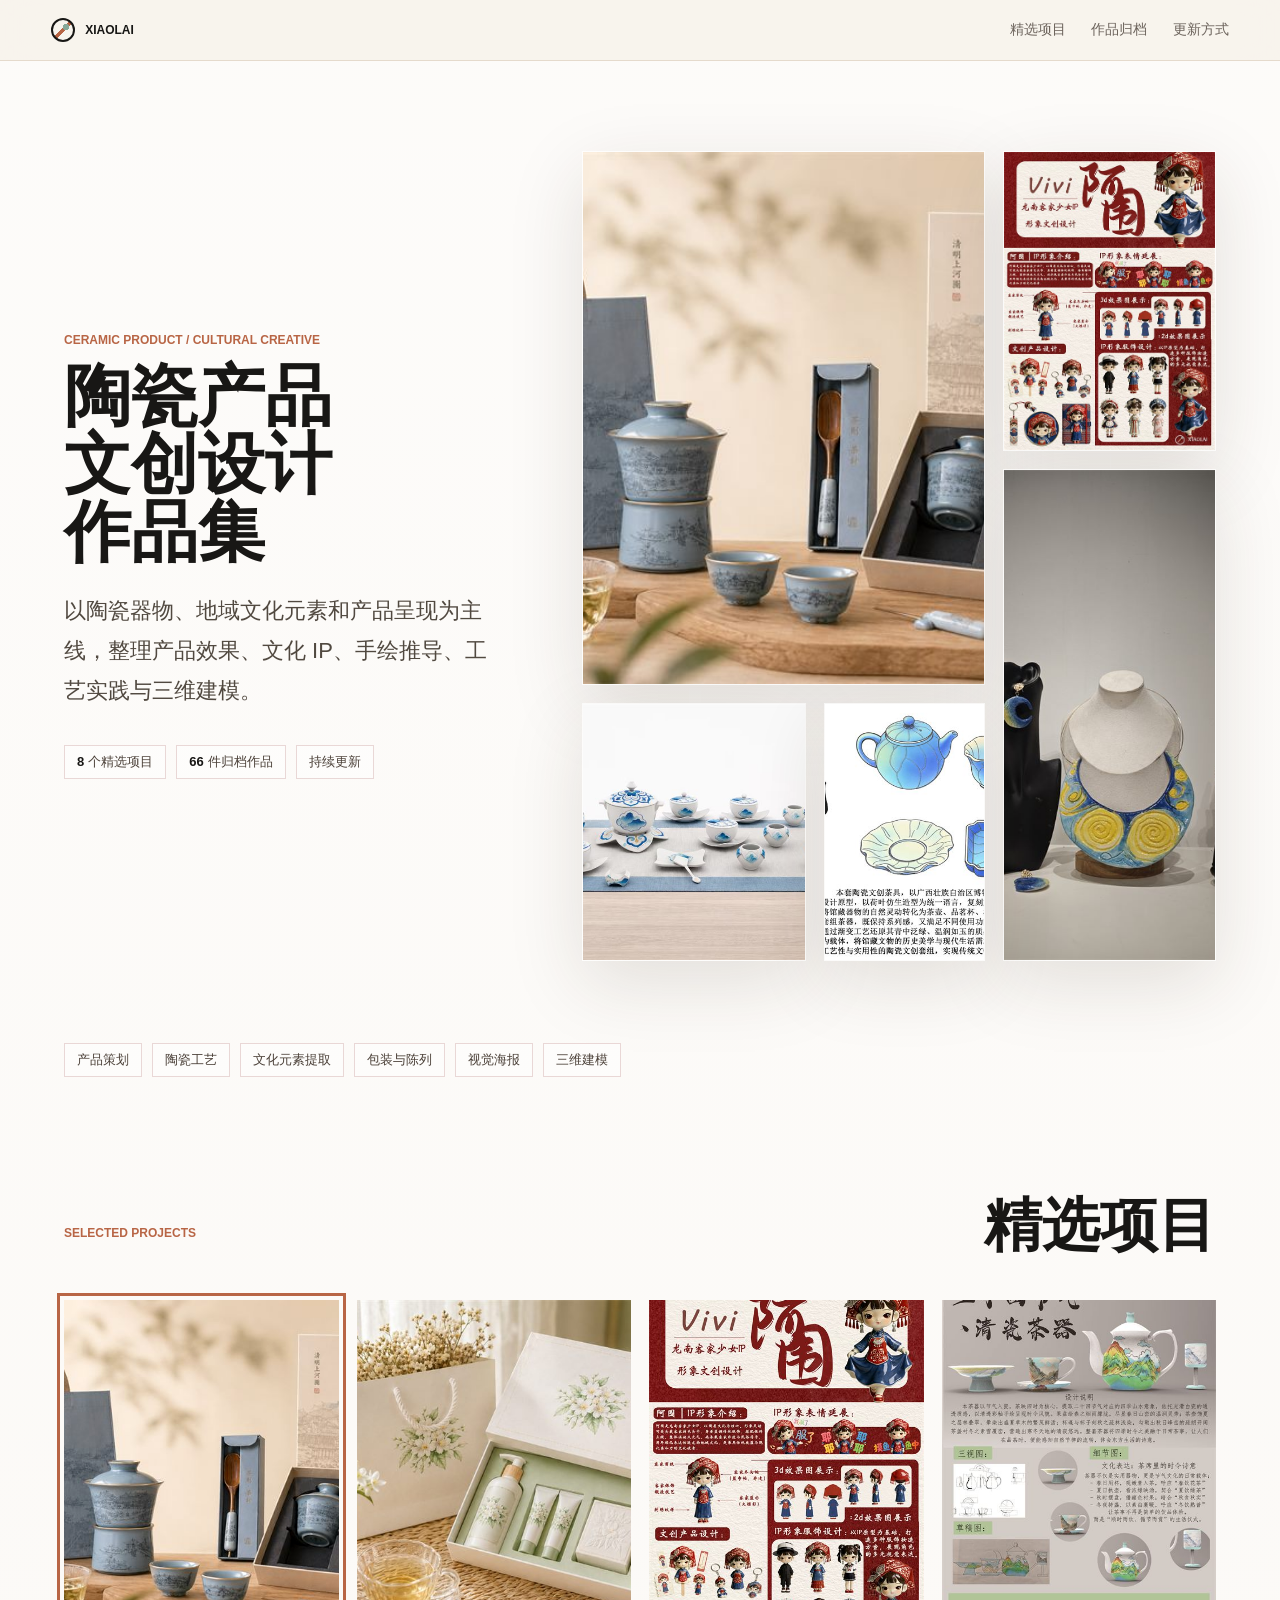
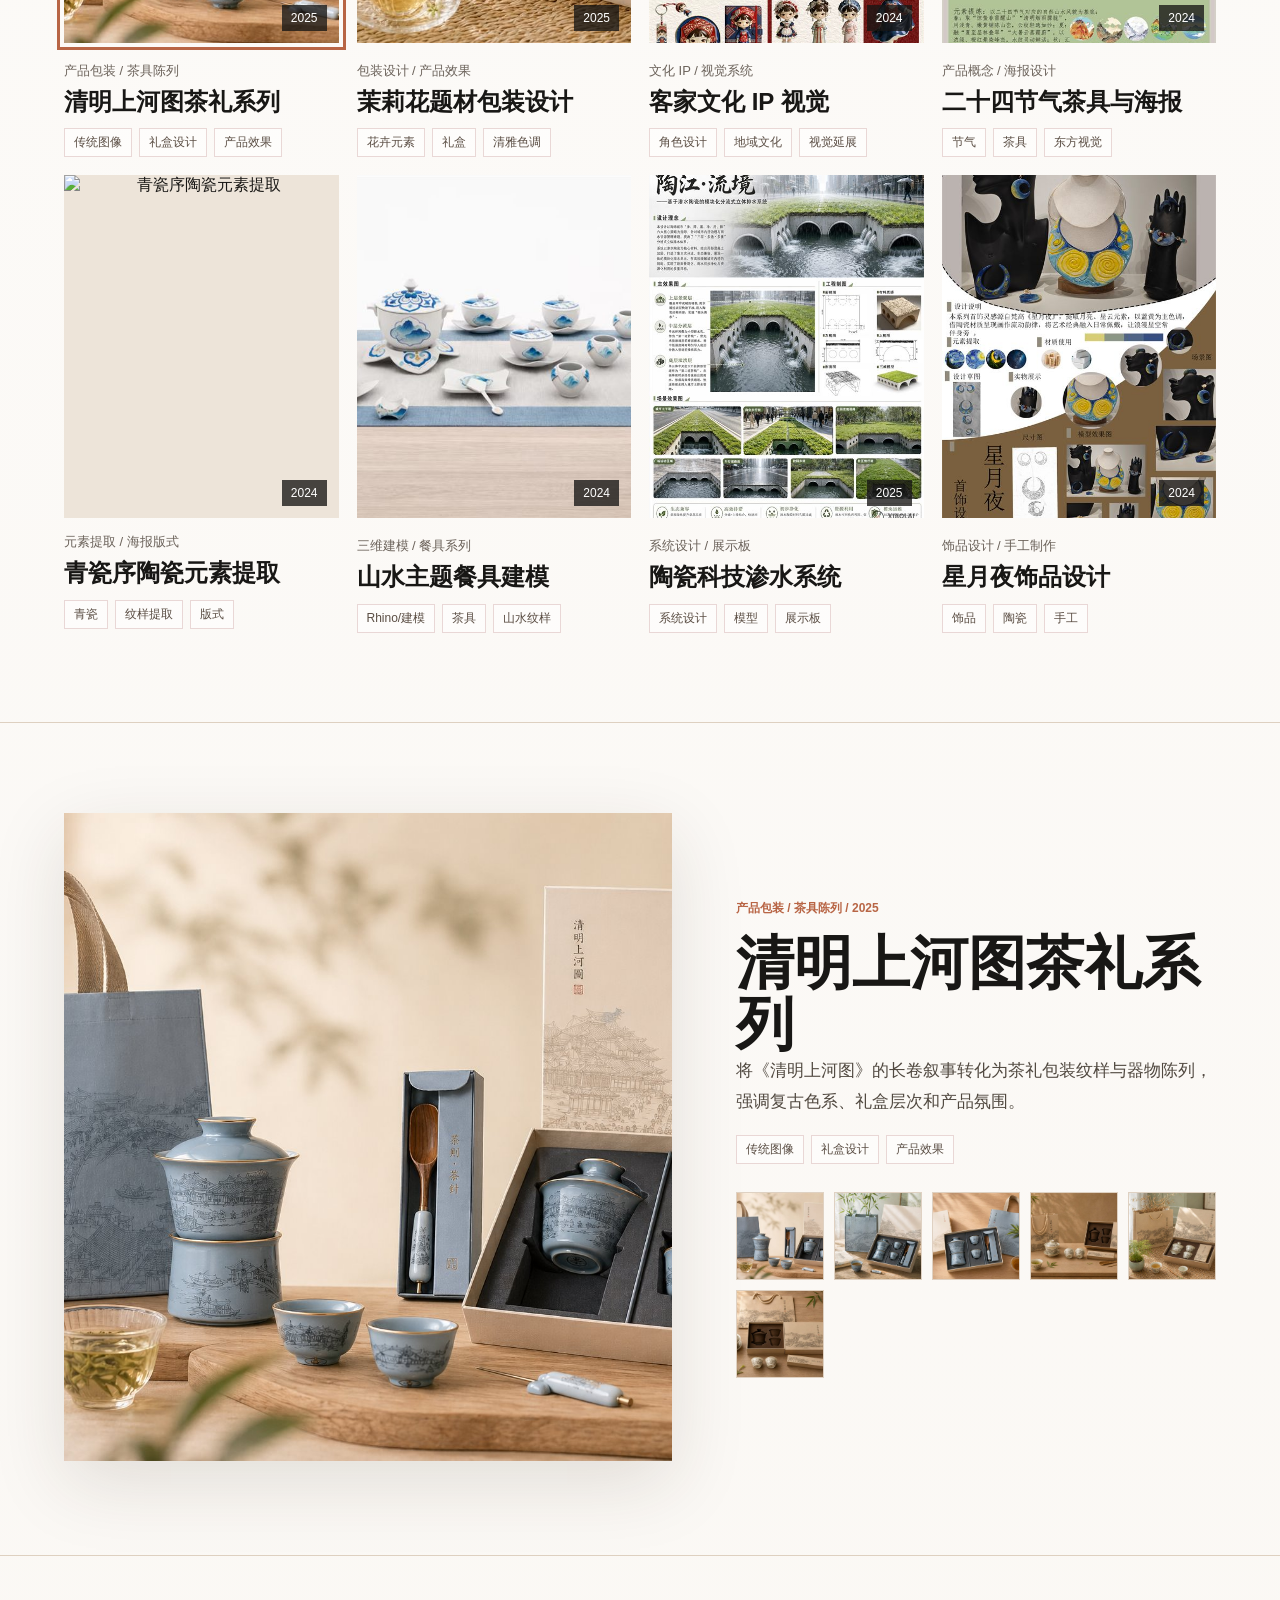
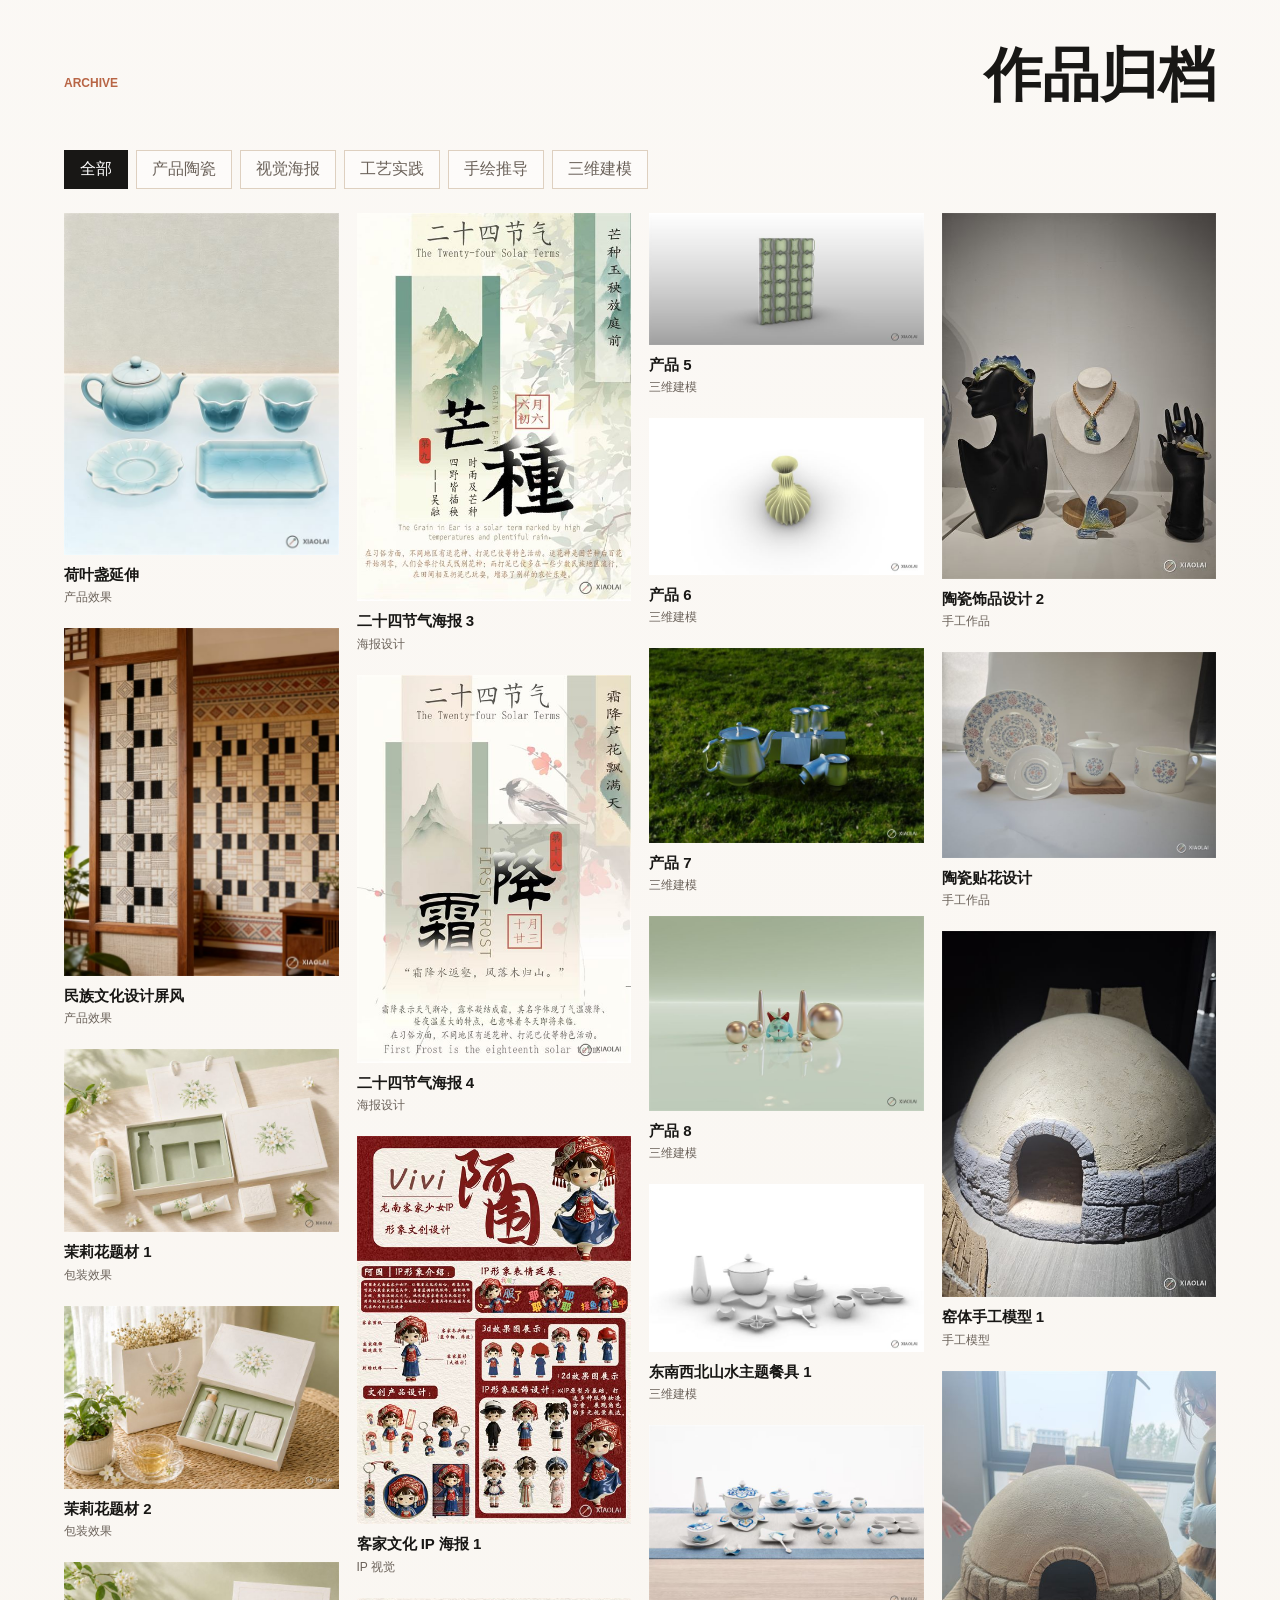
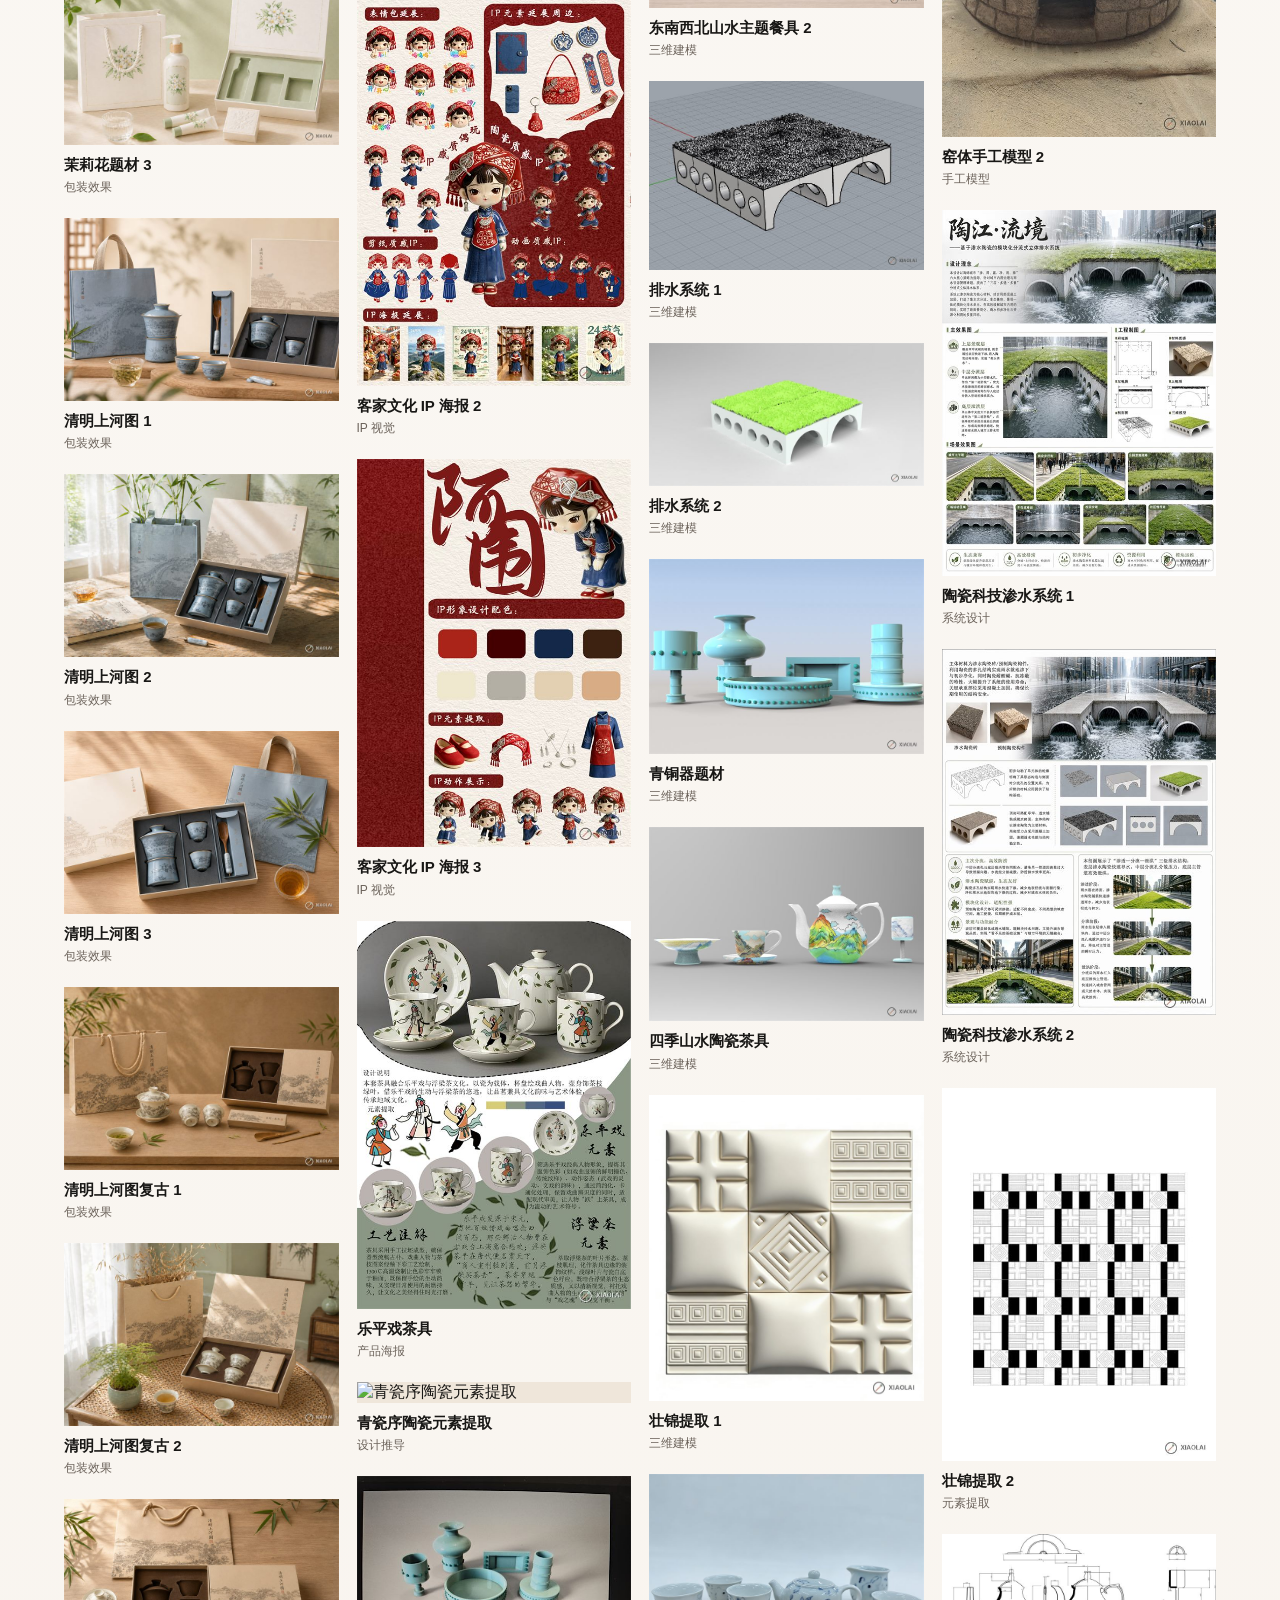
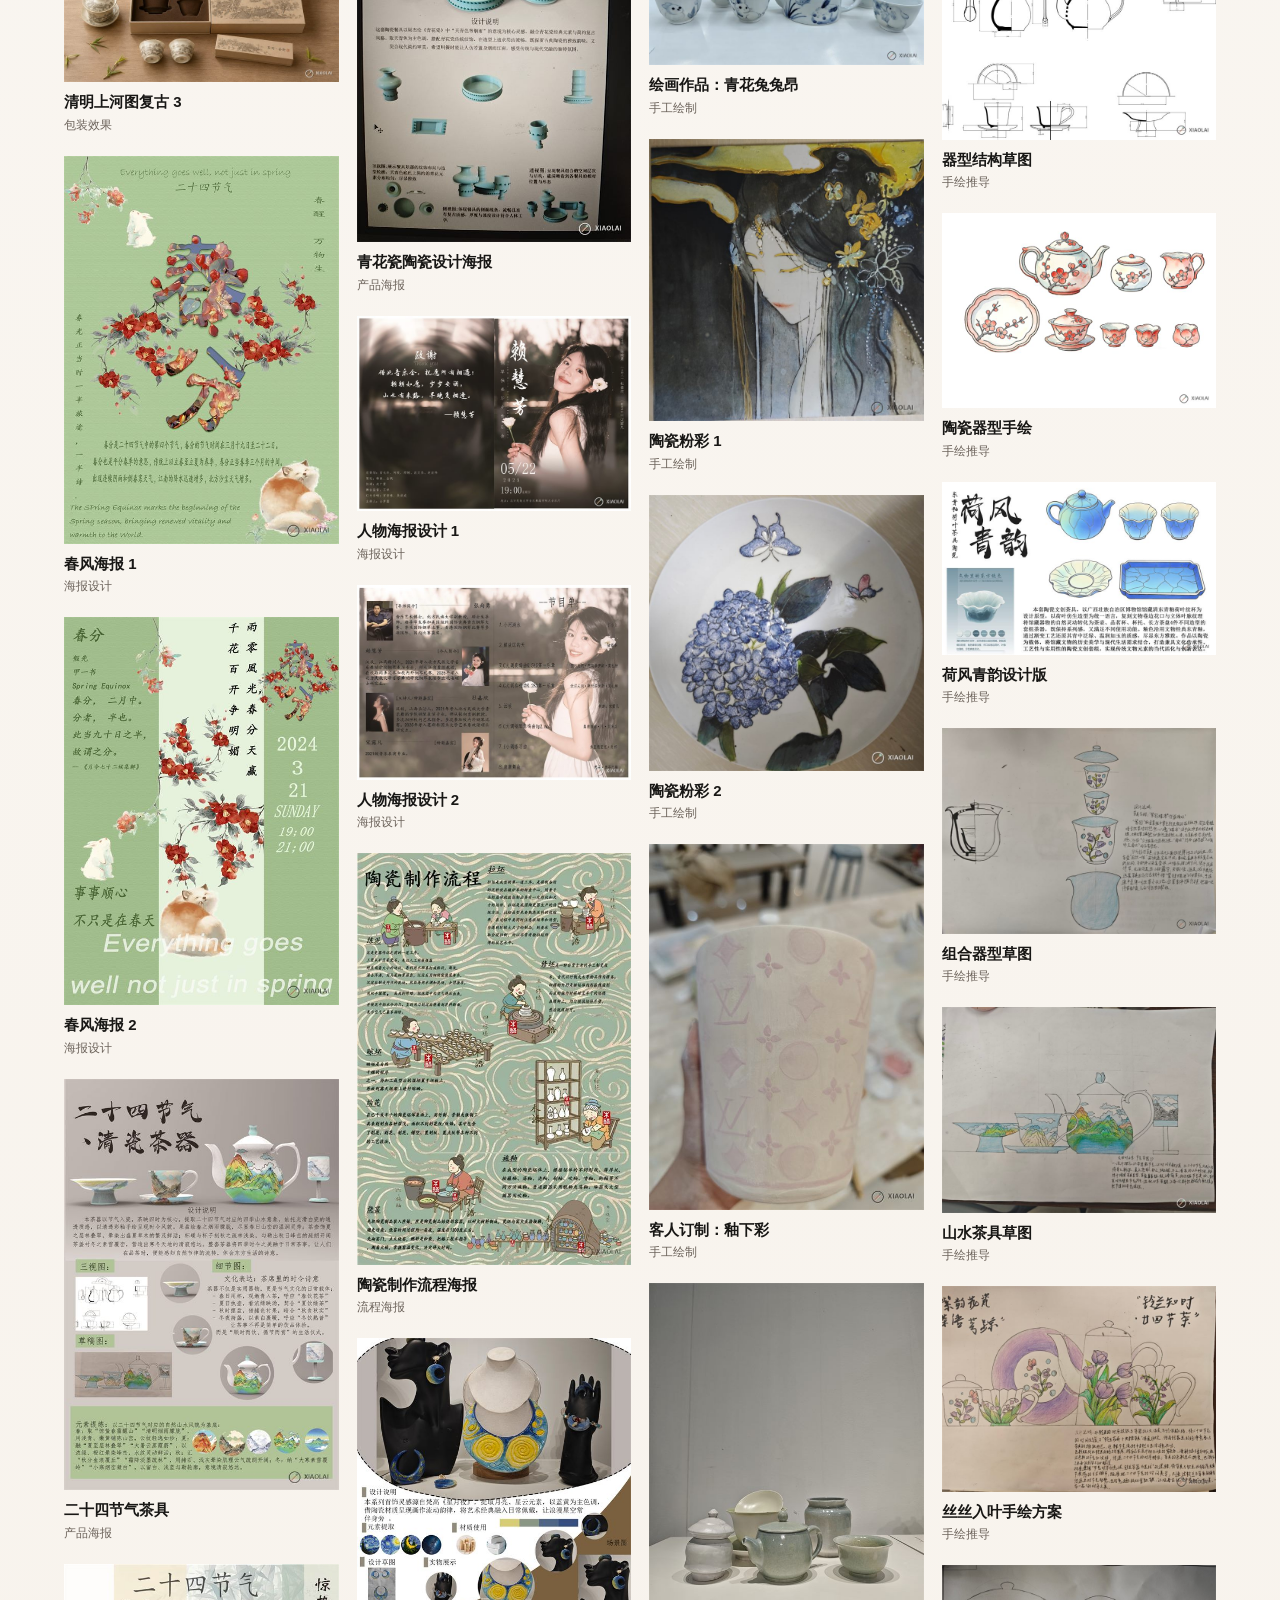
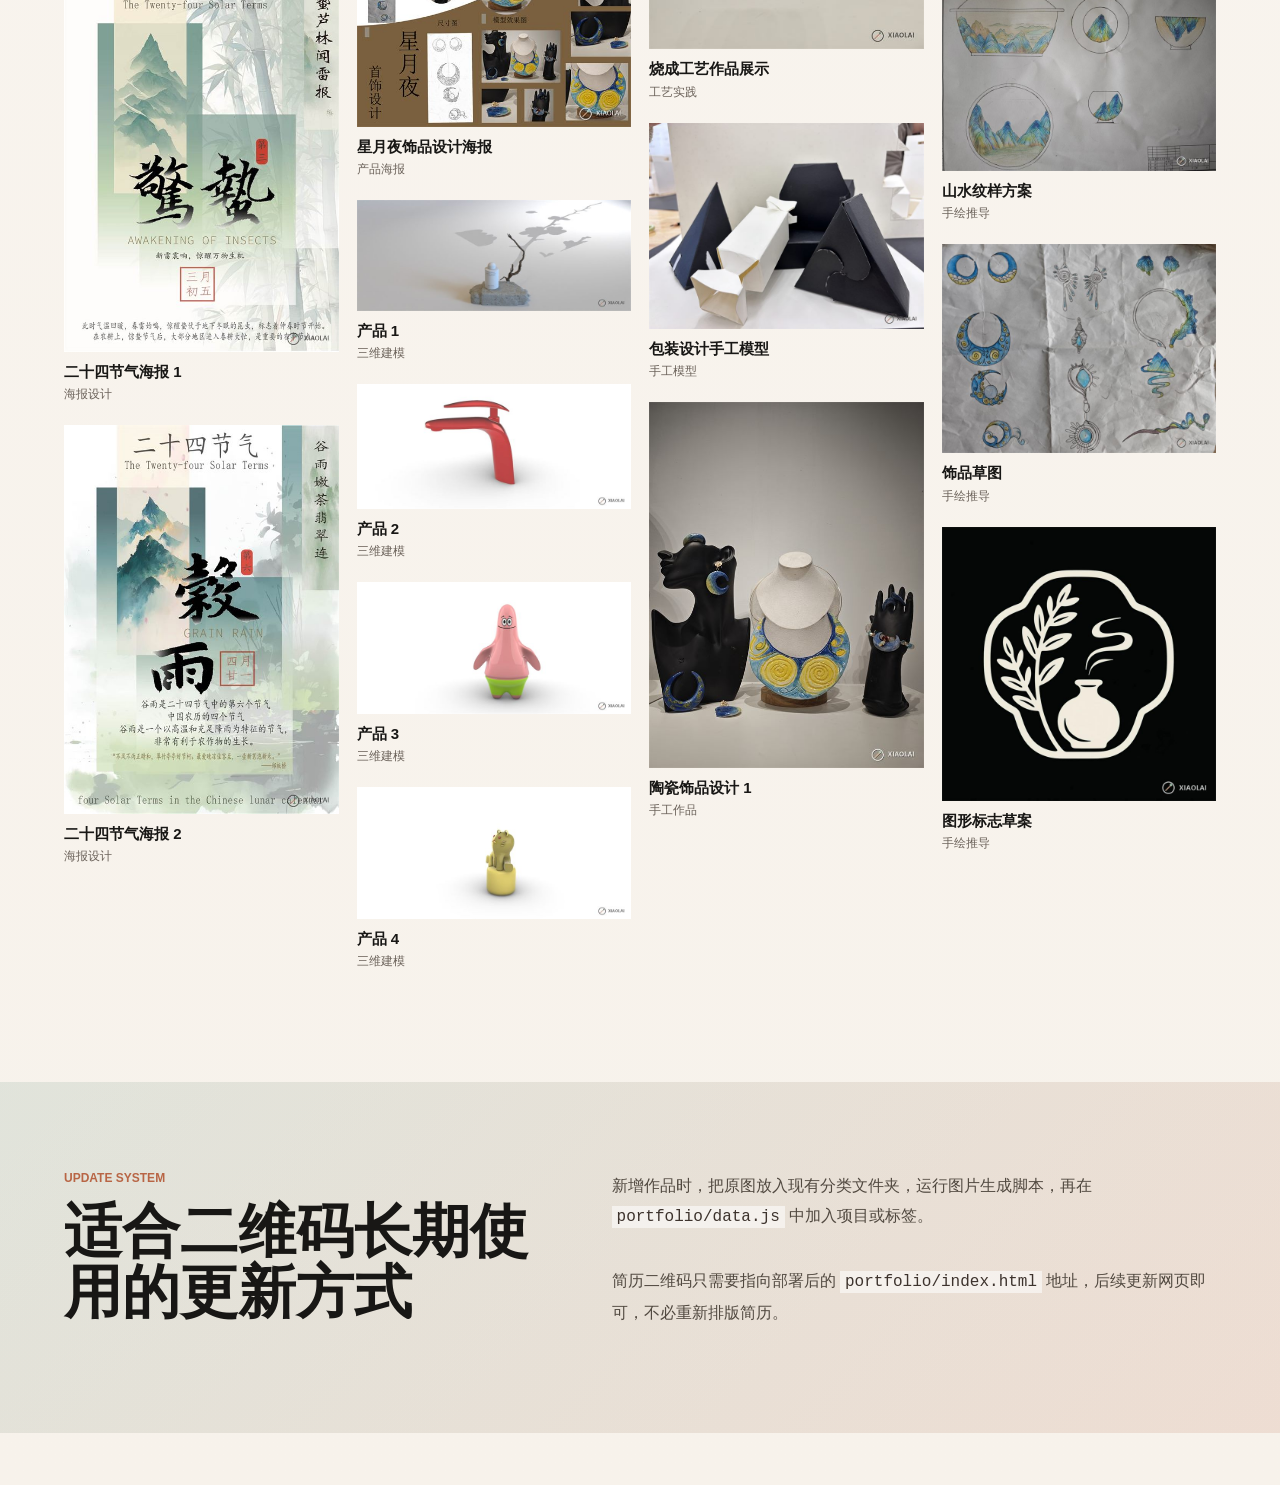
==== index.html @ 0d28c193 "Add Xiaolai watermark to portfolio assets" ====
<!doctype html>
<html lang="zh-CN">
  <head>
    <meta charset="utf-8" />
    <meta name="viewport" content="width=device-width, initial-scale=1" />
    <meta name="color-scheme" content="light" />
    <meta name="description" content="陶瓷产品与文创设计作品集，整理产品效果、文化 IP、手绘推导、工艺实践与三维建模作品。" />
    <meta property="og:title" content="Xiaolai | Ceramic Product & Cultural Creative Design" />
    <meta property="og:description" content="陶瓷产品与文创设计作品集，整理产品效果、文化 IP、手绘推导、工艺实践与三维建模作品。" />
    <meta property="og:type" content="website" />
    <meta property="og:image" content="assets/thumbs/render-06.jpg?v=20260517-wm1" />
    <title>Xiaolai | Ceramic Product & Cultural Creative Design</title>
    <link rel="icon" href="favicon.svg" type="image/svg+xml" />
    <link rel="stylesheet" href="styles.css?v=20260517-6" />
  </head>
  <body>
    <header class="site-header" aria-label="作品集导航">
      <a class="brand" href="#top" aria-label="回到首页">
        <span class="brand-mark"></span>
        <span>Xiaolai</span>
      </a>
      <nav class="nav-links" aria-label="页面导航">
        <a href="#projects">精选项目</a>
        <a href="#archive">作品归档</a>
        <a href="#update">更新方式</a>
      </nav>
    </header>

    <main id="top">
      <section class="hero" aria-labelledby="hero-title">
        <div class="hero-copy">
          <p class="eyebrow">Ceramic Product / Cultural Creative</p>
          <h1 id="hero-title"><span>陶瓷产品</span><span>文创设计</span><span>作品集</span></h1>
          <p class="hero-lead">
            以陶瓷器物、地域文化元素和产品呈现为主线，整理产品效果、文化 IP、手绘推导、工艺实践与三维建模。
          </p>
          <div class="hero-meta" aria-label="作品集概览">
            <span><strong id="project-count">8</strong> 个精选项目</span>
            <span><strong id="asset-count">66</strong> 件归档作品</span>
            <span>持续更新</span>
          </div>
        </div>
        <div class="hero-board" aria-label="代表作品拼贴">
          <img class="hero-img hero-img-a" src="assets/thumbs/render-06.jpg?v=20260517-wm1" alt="清明上河图茶具礼盒效果图" />
          <img class="hero-img hero-img-b" src="assets/thumbs/poster-08.jpg?v=20260517-wm1" alt="客家文化 IP 海报" />
          <img class="hero-img hero-img-c" src="assets/thumbs/craft-07.jpg?v=20260517-wm1" alt="陶瓷饰品手工作品" />
          <img class="hero-img hero-img-d" src="assets/thumbs/model-10.jpg?v=20260517-wm1" alt="山水主题餐具三维建模" />
          <img class="hero-img hero-img-e" src="assets/thumbs/sketch-04.jpg?v=20260517-wm1" alt="陶瓷设计手绘推导" />
        </div>
      </section>

      <section class="overview-band" aria-label="能力标签">
        <span>产品策划</span>
        <span>陶瓷工艺</span>
        <span>文化元素提取</span>
        <span>包装与陈列</span>
        <span>视觉海报</span>
        <span>三维建模</span>
      </section>

      <section id="projects" class="section-shell">
        <div class="section-heading">
          <p class="eyebrow">Selected Projects</p>
          <h2>精选项目</h2>
        </div>
        <div id="project-grid" class="project-grid"></div>
      </section>

      <section id="project-detail" class="detail-section" aria-live="polite"></section>

      <section id="archive" class="section-shell archive-section">
        <div class="section-heading">
          <p class="eyebrow">Archive</p>
          <h2>作品归档</h2>
        </div>
        <div id="archive-filters" class="segmented-control" role="list" aria-label="作品筛选"></div>
        <div id="archive-grid" class="archive-grid"></div>
      </section>

      <section id="update" class="update-band" aria-labelledby="update-title">
        <div>
          <p class="eyebrow">Update System</p>
          <h2 id="update-title">适合二维码长期使用的更新方式</h2>
        </div>
        <div class="update-grid">
          <p>新增作品时，把原图放入现有分类文件夹，运行图片生成脚本，再在 <code>portfolio/data.js</code> 中加入项目或标签。</p>
          <p>简历二维码只需要指向部署后的 <code>portfolio/index.html</code> 地址，后续更新网页即可，不必重新排版简历。</p>
        </div>
      </section>
    </main>

    <div id="lightbox" class="lightbox" aria-hidden="true">
      <button class="lightbox-close" type="button" aria-label="关闭图片预览">×</button>
      <figure>
        <img id="lightbox-image" alt="" />
        <figcaption id="lightbox-caption"></figcaption>
      </figure>
    </div>

    <script src="data.js?v=20260517-6"></script>
    <script src="app.js?v=20260517-6"></script>
  </body>
</html>
---- styles.css ----
:root {
  --ink: #181715;
  --muted: #6b625a;
  --paper: #f7f2eb;
  --paper-deep: #ece0d4;
  --line: #ded0c0;
  --celadon: #87a898;
  --clay: #b86545;
  --lacquer: #8d2e2d;
  --blue: #42677a;
  --shadow: 0 22px 70px rgba(55, 38, 22, 0.13);
  font-family:
    "Inter", "Aptos", "Segoe UI", "Microsoft YaHei UI", "Microsoft YaHei", sans-serif;
}

* {
  box-sizing: border-box;
}

html {
  scroll-behavior: smooth;
}

body {
  margin: 0;
  background:
    linear-gradient(180deg, rgba(255, 255, 255, 0.72), rgba(247, 242, 235, 0.94)),
    var(--paper);
  color: var(--ink);
  overflow-x: hidden;
}

body.no-scroll {
  overflow: hidden;
}

img {
  display: block;
  max-width: 100%;
}

button,
a {
  color: inherit;
}

button {
  font: inherit;
}

.site-header {
  position: sticky;
  top: 0;
  z-index: 10;
  display: flex;
  align-items: center;
  justify-content: space-between;
  gap: 24px;
  padding: 18px clamp(18px, 4vw, 56px);
  background: rgba(247, 242, 235, 0.82);
  border-bottom: 1px solid rgba(222, 208, 192, 0.75);
  backdrop-filter: blur(18px);
}

.brand {
  display: inline-flex;
  align-items: center;
  gap: 10px;
  text-decoration: none;
  text-transform: uppercase;
  font-size: 12px;
  letter-spacing: 0;
  font-weight: 700;
}

.brand-mark {
  width: 24px;
  height: 24px;
  border: 2px solid var(--ink);
  border-radius: 50%;
  background:
    radial-gradient(circle at 66% 35%, var(--celadon) 0 17%, transparent 18%),
    linear-gradient(135deg, transparent 0 44%, var(--clay) 45% 55%, transparent 56%);
}

.nav-links {
  display: flex;
  gap: clamp(12px, 2vw, 26px);
  font-size: 14px;
}

.nav-links a {
  text-decoration: none;
  color: var(--muted);
}

.nav-links a:hover {
  color: var(--ink);
}

.hero {
  min-height: calc(100vh - 64px);
  display: grid;
  grid-template-columns: minmax(280px, 0.82fr) minmax(420px, 1.18fr);
  gap: clamp(28px, 6vw, 86px);
  align-items: center;
  padding: clamp(48px, 7vw, 92px) clamp(18px, 5vw, 72px) clamp(34px, 5vw, 66px);
}

.hero-copy {
  min-width: 0;
  max-width: 620px;
}

.eyebrow {
  margin: 0 0 16px;
  color: var(--clay);
  font-size: 12px;
  font-weight: 700;
  text-transform: uppercase;
  letter-spacing: 0;
}

h1,
h2,
h3,
p {
  margin-top: 0;
}

h1 {
  margin-bottom: 24px;
  font-size: clamp(40px, 5.2vw, 72px);
  line-height: 1.02;
  letter-spacing: 0;
  font-weight: 850;
}

h1 span {
  display: block;
}

.hero-lead {
  max-width: 540px;
  color: #514940;
  font-size: clamp(17px, 2vw, 22px);
  line-height: 1.82;
  overflow-wrap: break-word;
}

.hero-meta {
  display: flex;
  flex-wrap: wrap;
  gap: 10px;
  margin-top: 34px;
}

.hero-meta span,
.overview-band span,
.tag-row span {
  display: inline-flex;
  align-items: center;
  min-height: 32px;
  padding: 7px 12px;
  border: 1px solid rgba(141, 46, 45, 0.18);
  background: rgba(255, 255, 255, 0.52);
  color: #4b4038;
  font-size: 13px;
}

.hero-meta strong {
  margin-right: 4px;
  color: var(--ink);
}

.hero-board {
  min-height: min(72vh, 710px);
  display: grid;
  grid-template-columns: 1fr 0.72fr 0.95fr;
  grid-template-rows: 0.88fr 0.72fr 0.86fr;
  gap: clamp(10px, 1.4vw, 18px);
}

.hero-img {
  width: 100%;
  height: 100%;
  object-fit: cover;
  border: 1px solid rgba(255, 255, 255, 0.62);
  box-shadow: var(--shadow);
}

.hero-img-a {
  grid-column: 1 / 3;
  grid-row: 1 / 3;
}

.hero-img-b {
  grid-column: 3;
  grid-row: 1;
}

.hero-img-c {
  grid-column: 3;
  grid-row: 2 / 4;
}

.hero-img-d {
  grid-column: 1;
  grid-row: 3;
}

.hero-img-e {
  grid-column: 2;
  grid-row: 3;
}

.overview-band {
  display: flex;
  flex-wrap: wrap;
  gap: 10px;
  padding: 18px clamp(18px, 5vw, 72px) 28px;
}

.section-shell,
.detail-section,
.update-band {
  max-width: 1480px;
  margin: 0 auto;
  padding: clamp(46px, 7vw, 96px) clamp(18px, 5vw, 72px);
}

.section-heading {
  display: flex;
  justify-content: space-between;
  align-items: end;
  gap: 24px;
  margin-bottom: clamp(24px, 4vw, 44px);
}

.section-heading h2,
.detail-copy h2,
.update-band h2 {
  margin: 0;
  font-size: clamp(28px, 4.8vw, 58px);
  line-height: 1.05;
  letter-spacing: 0;
}

.project-grid {
  display: grid;
  grid-template-columns: repeat(4, minmax(0, 1fr));
  gap: 18px;
}

.project-card {
  position: relative;
  min-width: 0;
}

.project-trigger {
  position: relative;
  width: 100%;
  aspect-ratio: 4 / 5;
  padding: 0;
  overflow: hidden;
  border: 0;
  background: #ede4d9;
  cursor: pointer;
}

.project-trigger img,
.archive-item img,
.mini-thumb img,
.image-button img {
  width: 100%;
  height: 100%;
  object-fit: cover;
}

.project-trigger img {
  transition: transform 420ms ease, filter 420ms ease;
}

.project-card:hover .project-trigger img,
.project-card.is-active .project-trigger img {
  transform: scale(1.035);
  filter: saturate(1.06) contrast(1.03);
}

.project-card.is-active .project-trigger {
  outline: 3px solid var(--clay);
  outline-offset: 4px;
}

.project-index {
  position: absolute;
  right: 12px;
  bottom: 12px;
  padding: 6px 9px;
  background: rgba(24, 23, 21, 0.78);
  color: #fff;
  font-size: 12px;
}

.project-card-copy {
  padding-top: 15px;
}

.project-card-copy p {
  margin-bottom: 7px;
  color: var(--muted);
  font-size: 13px;
}

.project-card-copy h3 {
  margin-bottom: 12px;
  font-size: clamp(18px, 2vw, 24px);
  line-height: 1.22;
}

.tag-row {
  display: flex;
  flex-wrap: wrap;
  gap: 7px;
}

.tag-row span {
  min-height: 26px;
  padding: 5px 9px;
  background: rgba(255, 255, 255, 0.48);
  color: #5a4d43;
  font-size: 12px;
}

.detail-section {
  display: grid;
  grid-template-columns: minmax(320px, 0.95fr) minmax(300px, 0.75fr);
  gap: clamp(28px, 5vw, 72px);
  align-items: center;
  border-top: 1px solid var(--line);
  border-bottom: 1px solid var(--line);
}

.detail-media {
  min-height: 420px;
}

.image-button {
  width: 100%;
  height: min(72vh, 760px);
  padding: 0;
  border: 0;
  background: #eee5db;
  box-shadow: var(--shadow);
  cursor: zoom-in;
}

.detail-copy p:not(.eyebrow) {
  color: #514940;
  font-size: 17px;
  line-height: 1.85;
}

.mini-gallery {
  display: grid;
  grid-template-columns: repeat(5, minmax(0, 1fr));
  gap: 10px;
  margin-top: 28px;
}

.mini-thumb {
  aspect-ratio: 1;
  padding: 0;
  border: 1px solid rgba(222, 208, 192, 0.9);
  background: #efe6da;
  cursor: zoom-in;
}

.segmented-control {
  display: flex;
  flex-wrap: wrap;
  gap: 8px;
  margin-bottom: 24px;
}

.filter-button {
  min-height: 38px;
  padding: 8px 15px;
  border: 1px solid var(--line);
  background: rgba(255, 255, 255, 0.42);
  color: var(--muted);
  cursor: pointer;
}

.filter-button:hover,
.filter-button.is-active {
  border-color: var(--ink);
  background: var(--ink);
  color: #fff;
}

.archive-grid {
  columns: 4 220px;
  column-gap: 18px;
}

.archive-item {
  width: 100%;
  display: inline-block;
  margin: 0 0 18px;
  padding: 0;
  break-inside: avoid;
  border: 0;
  background: transparent;
  text-align: left;
  cursor: zoom-in;
}

.archive-item img {
  width: 100%;
  height: auto;
  background: #efe6da;
}

.archive-item span {
  display: grid;
  gap: 4px;
  padding: 10px 0 4px;
}

.archive-item strong {
  font-size: 15px;
  line-height: 1.35;
}

.archive-item em {
  color: var(--muted);
  font-size: 12px;
  font-style: normal;
}

.update-band {
  display: grid;
  grid-template-columns: minmax(260px, 0.8fr) minmax(320px, 1fr);
  gap: clamp(24px, 5vw, 72px);
  margin-bottom: 56px;
  background: linear-gradient(135deg, rgba(135, 168, 152, 0.2), rgba(184, 101, 69, 0.15));
}

.update-grid {
  display: grid;
  gap: 18px;
  color: #514940;
  font-size: 16px;
  line-height: 1.85;
}

code {
  padding: 2px 5px;
  background: rgba(255, 255, 255, 0.56);
  color: #3d332d;
}

.lightbox {
  position: fixed;
  inset: 0;
  z-index: 20;
  display: none;
  place-items: center;
  padding: 28px;
  background: rgba(15, 13, 11, 0.86);
}

.lightbox[aria-hidden="false"] {
  display: grid;
}

.lightbox figure {
  width: min(1120px, 94vw);
  max-height: 92vh;
  margin: 0;
}

.lightbox img {
  width: 100%;
  max-height: 84vh;
  object-fit: contain;
}

.lightbox figcaption {
  padding-top: 12px;
  color: #f7f2eb;
  font-size: 14px;
  text-align: center;
}

.lightbox-close {
  position: fixed;
  top: 18px;
  right: 18px;
  width: 42px;
  height: 42px;
  border: 1px solid rgba(255, 255, 255, 0.45);
  border-radius: 50%;
  background: rgba(255, 255, 255, 0.1);
  color: #fff;
  font-size: 28px;
  line-height: 1;
  cursor: pointer;
}

@media (max-width: 1080px) {
  .hero,
  .detail-section,
  .update-band {
    grid-template-columns: 1fr;
  }

  .hero {
    min-height: auto;
  }

  .hero-board {
    min-height: 62vh;
  }

  .project-grid {
    grid-template-columns: repeat(2, minmax(0, 1fr));
  }
}

@media (max-width: 720px) {
  .site-header {
    align-items: flex-start;
    flex-direction: column;
    padding-block: 14px;
  }

  .nav-links {
    width: 100%;
    justify-content: space-between;
  }

  .hero {
    padding-top: 34px;
  }

  h1 {
    font-size: 48px;
  }

  .hero-board {
    min-height: 480px;
    grid-template-columns: 1fr 1fr;
    grid-template-rows: 1.1fr 0.9fr 0.8fr;
  }

  .hero-img-a {
    grid-column: 1 / 3;
    grid-row: 1;
  }

  .hero-img-b {
    grid-column: 1;
    grid-row: 2;
  }

  .hero-img-c {
    grid-column: 2;
    grid-row: 2 / 4;
  }

  .hero-img-d {
    grid-column: 1;
    grid-row: 3;
  }

  .hero-img-e {
    display: none;
  }

  .project-grid {
    grid-template-columns: 1fr;
  }

  .detail-media {
    min-height: 0;
  }

  .image-button {
    height: 62vh;
  }

  .mini-gallery {
    grid-template-columns: repeat(4, minmax(0, 1fr));
  }
}

@media (max-width: 480px) {
  .site-header {
    gap: 16px;
    padding-inline: 20px;
  }

  .nav-links {
    display: grid;
    grid-template-columns: repeat(3, 1fr);
    gap: 8px;
    font-size: 13px;
  }

  .nav-links a {
    text-align: center;
  }

  .nav-links a:first-child {
    text-align: left;
  }

  .nav-links a:last-child {
    text-align: right;
  }

  h1 {
    font-size: 39px;
    line-height: 1.05;
  }

  .hero-lead {
    font-size: 16px;
    line-height: 1.75;
  }

  .hero-meta span {
    min-height: 34px;
    padding-inline: 10px;
  }
}
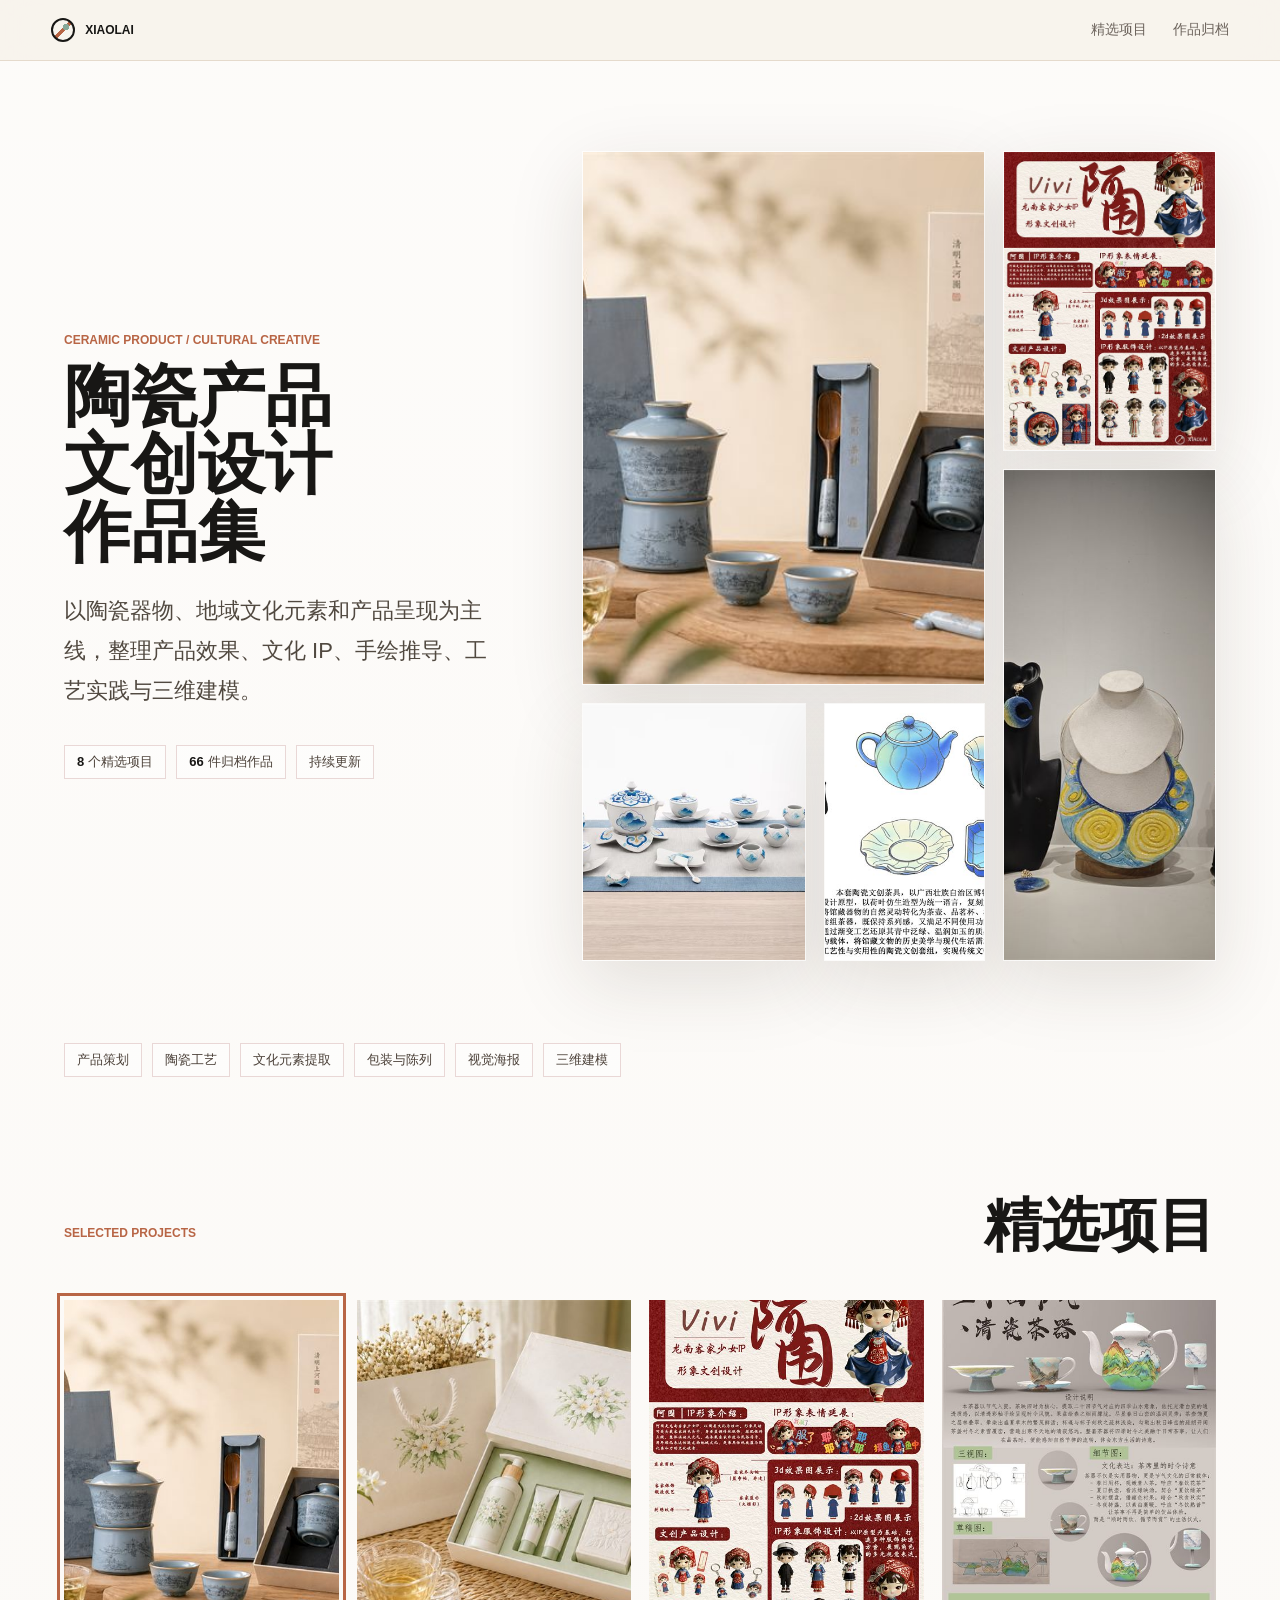
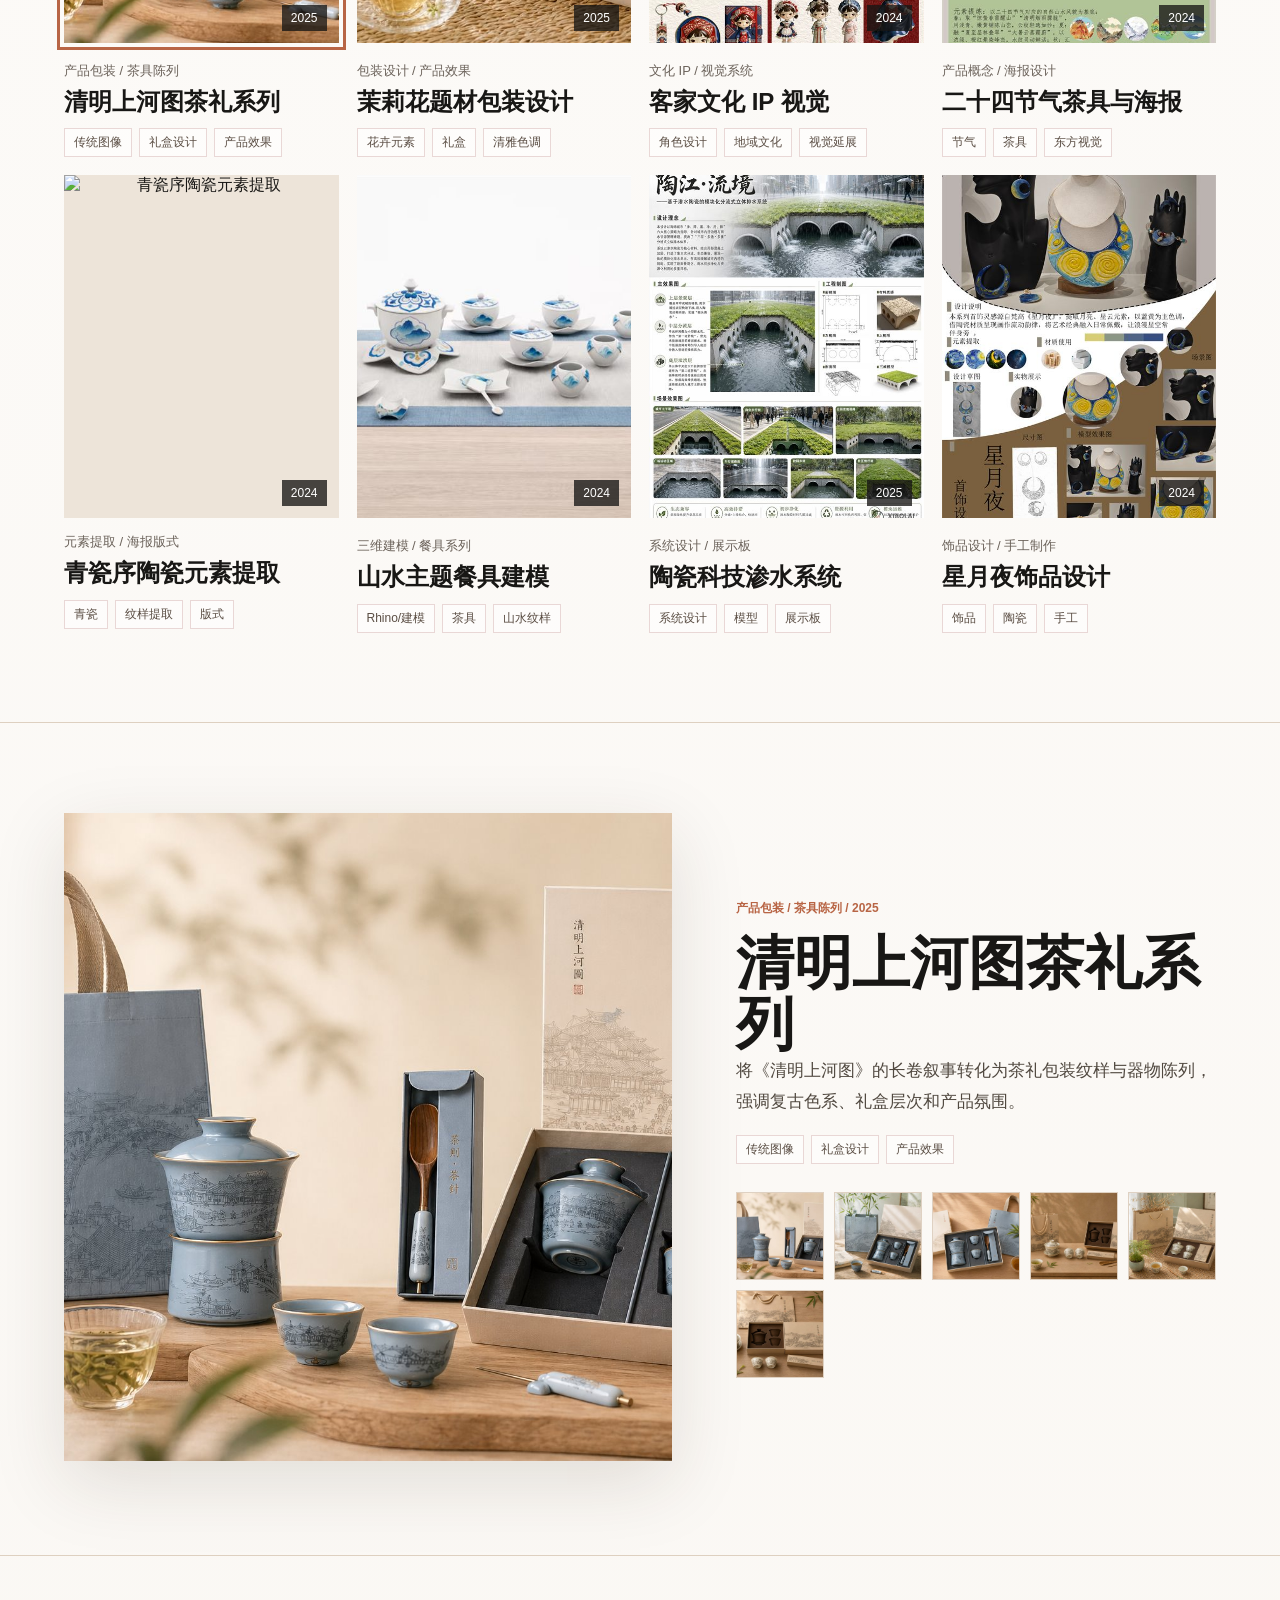
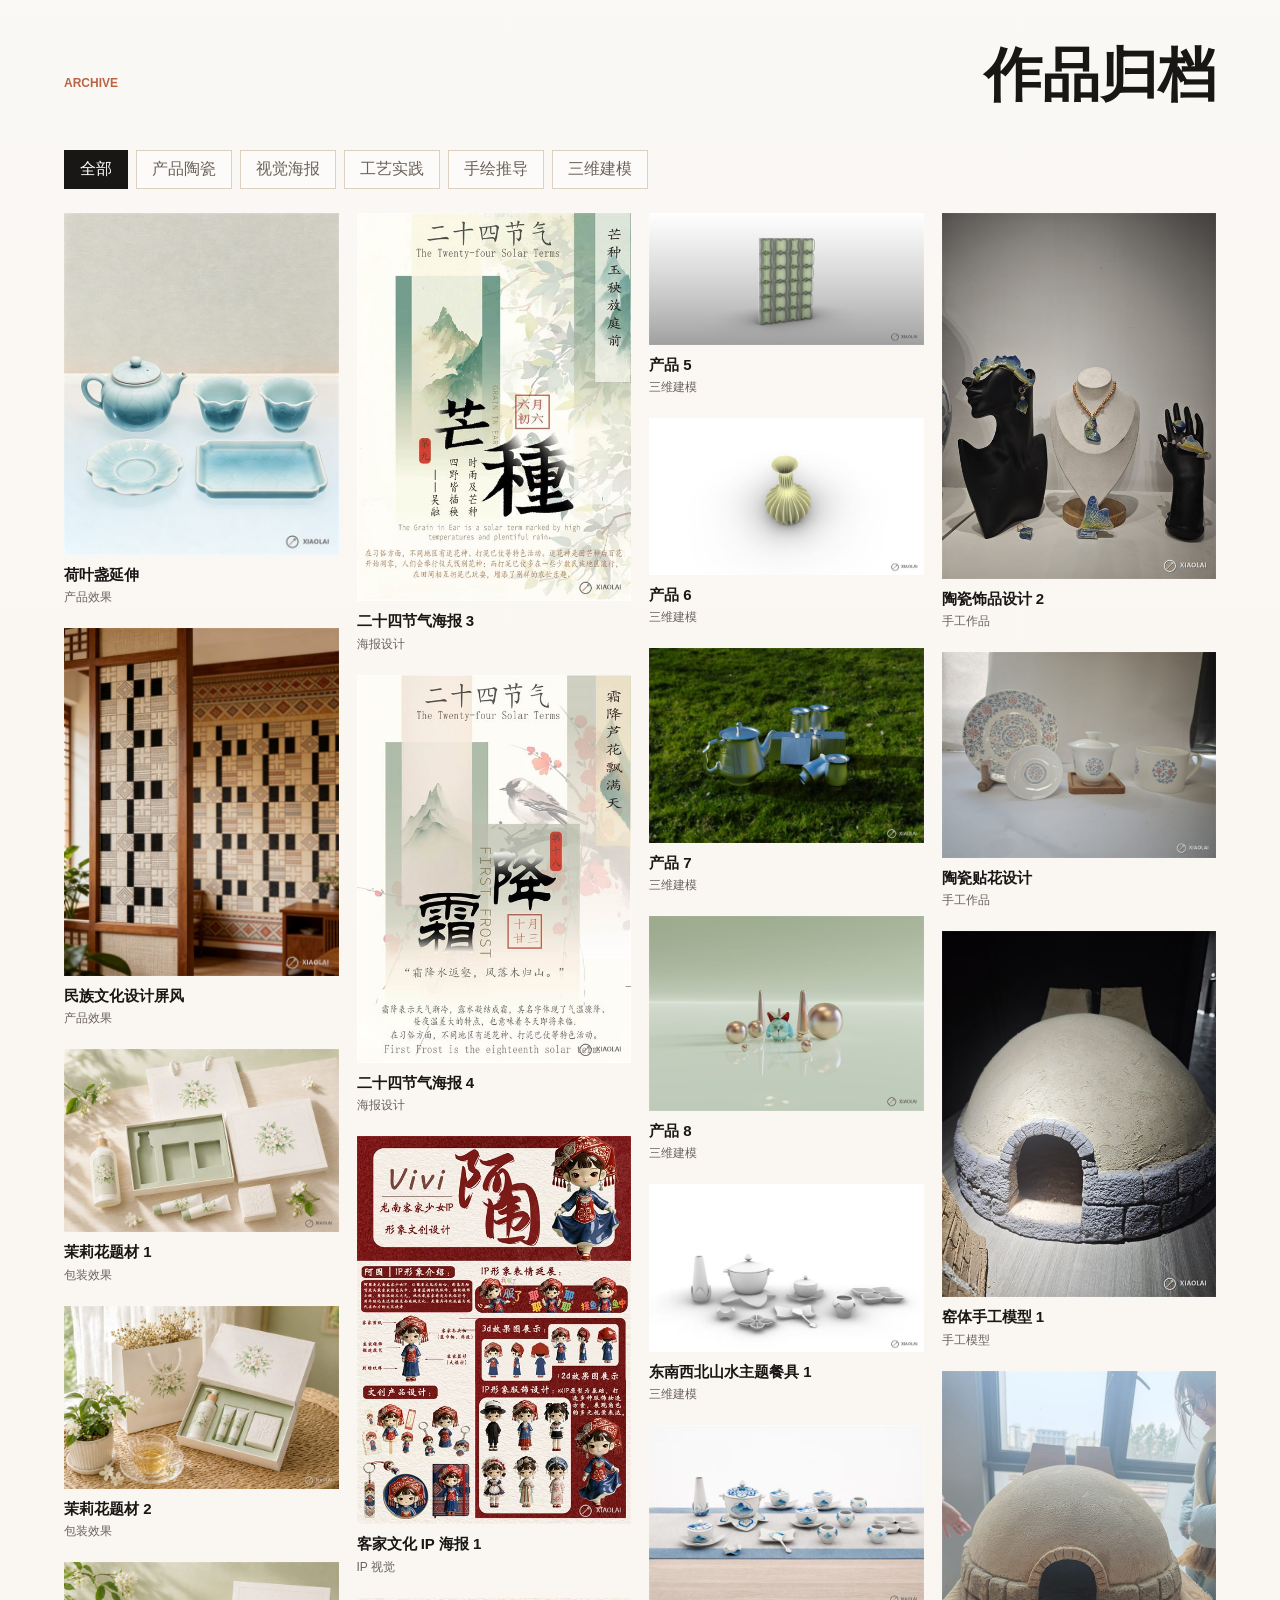
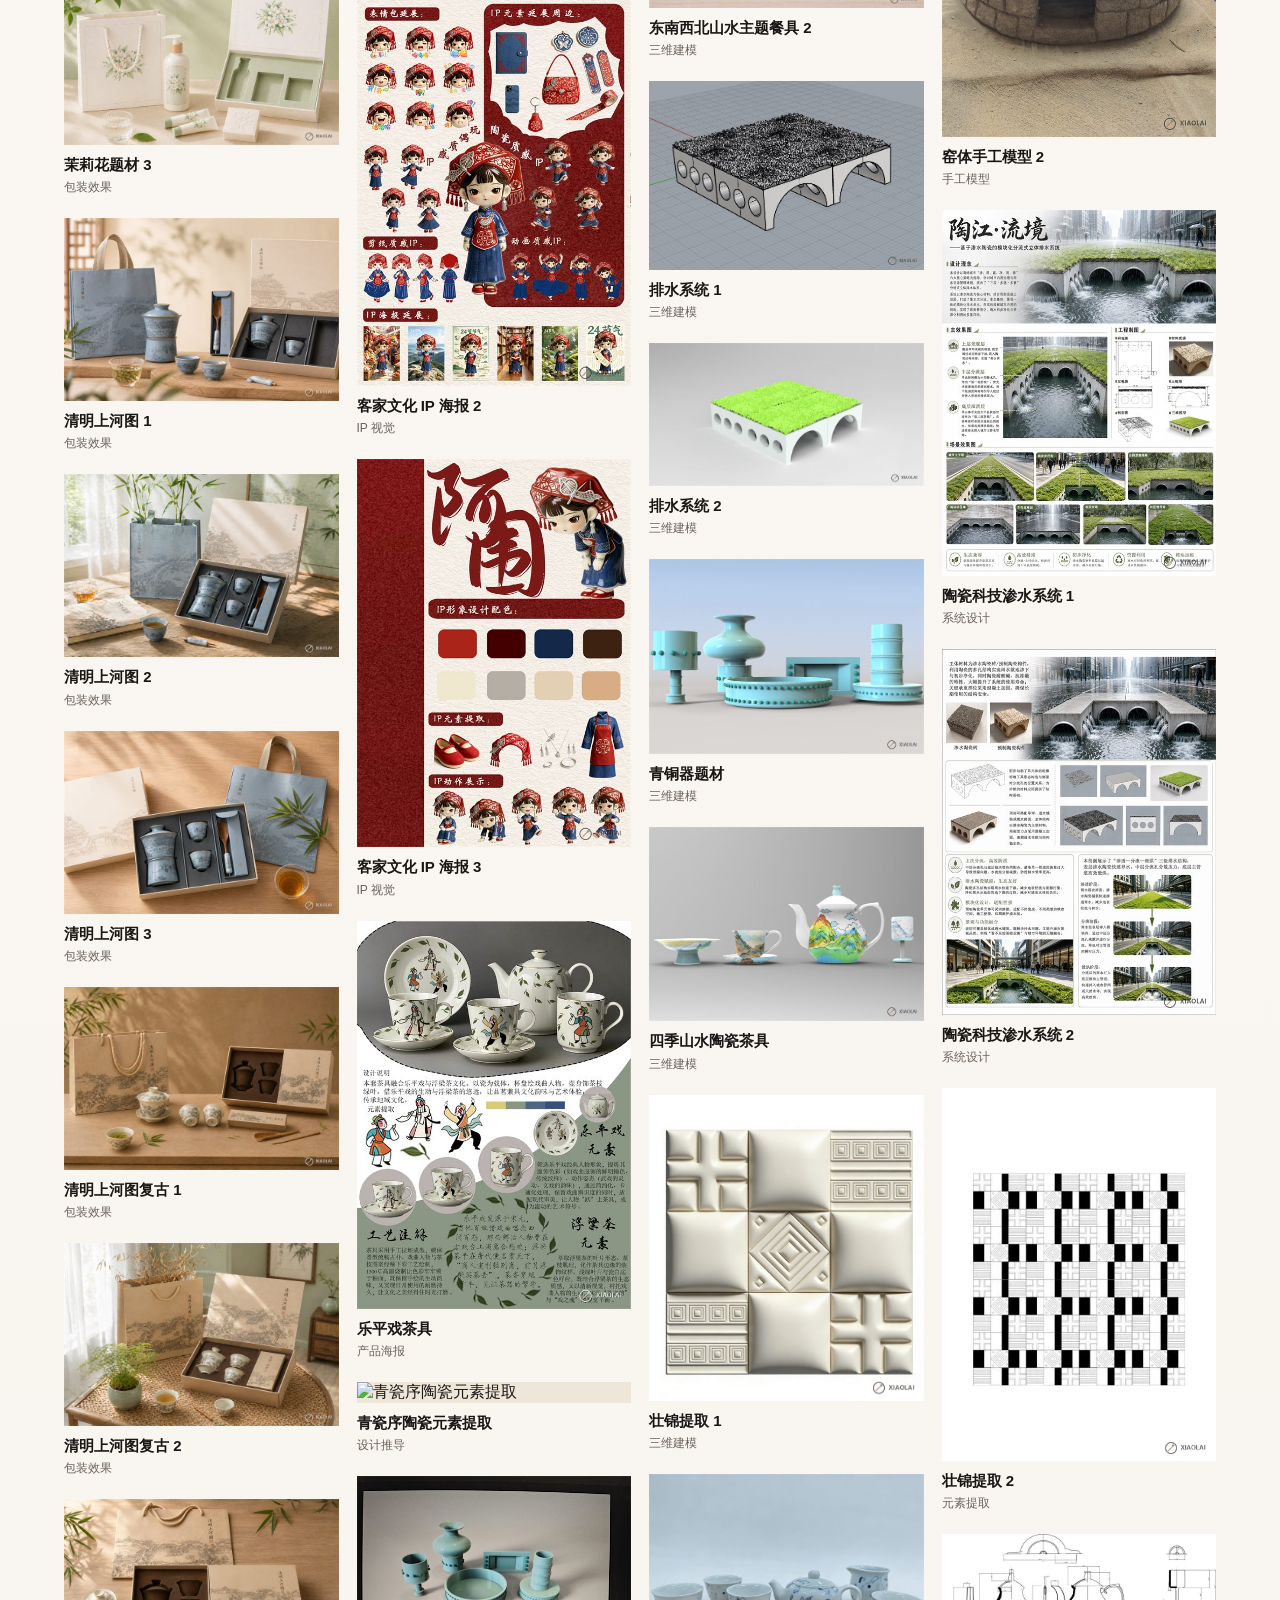
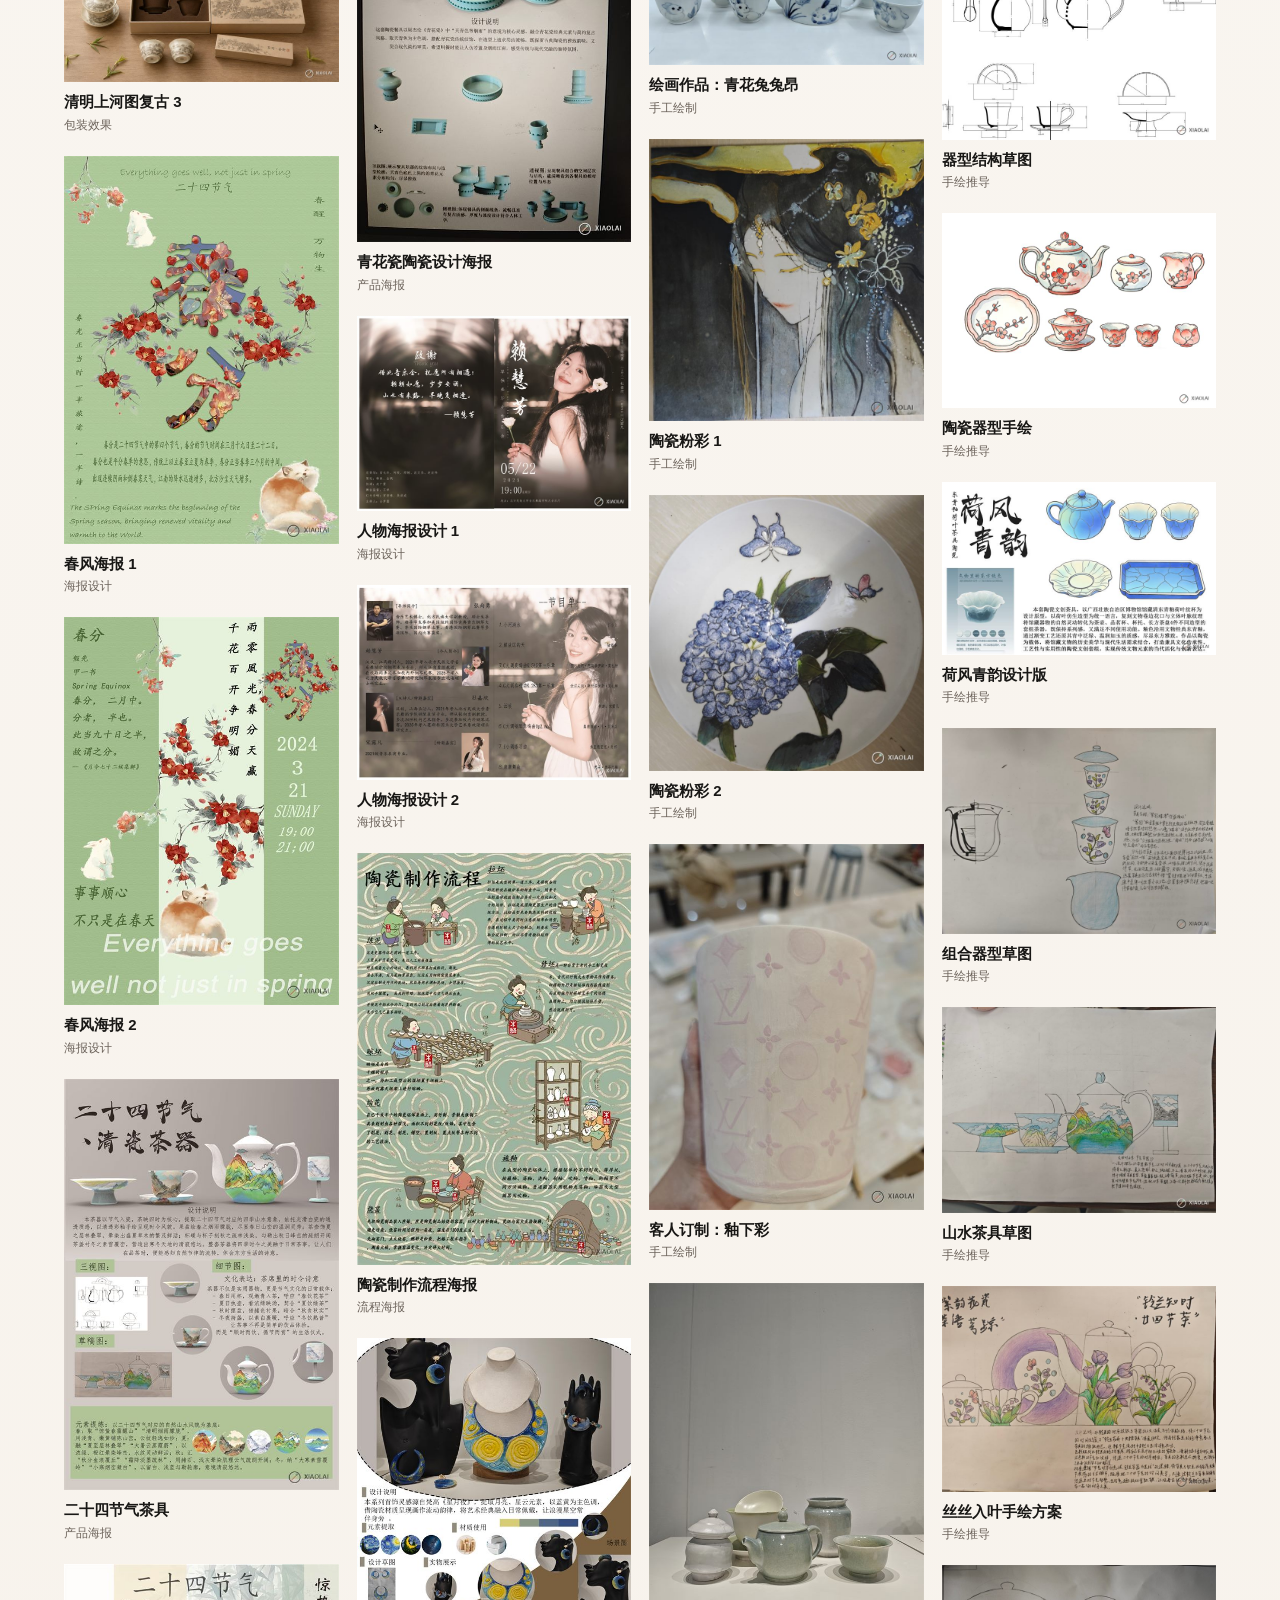
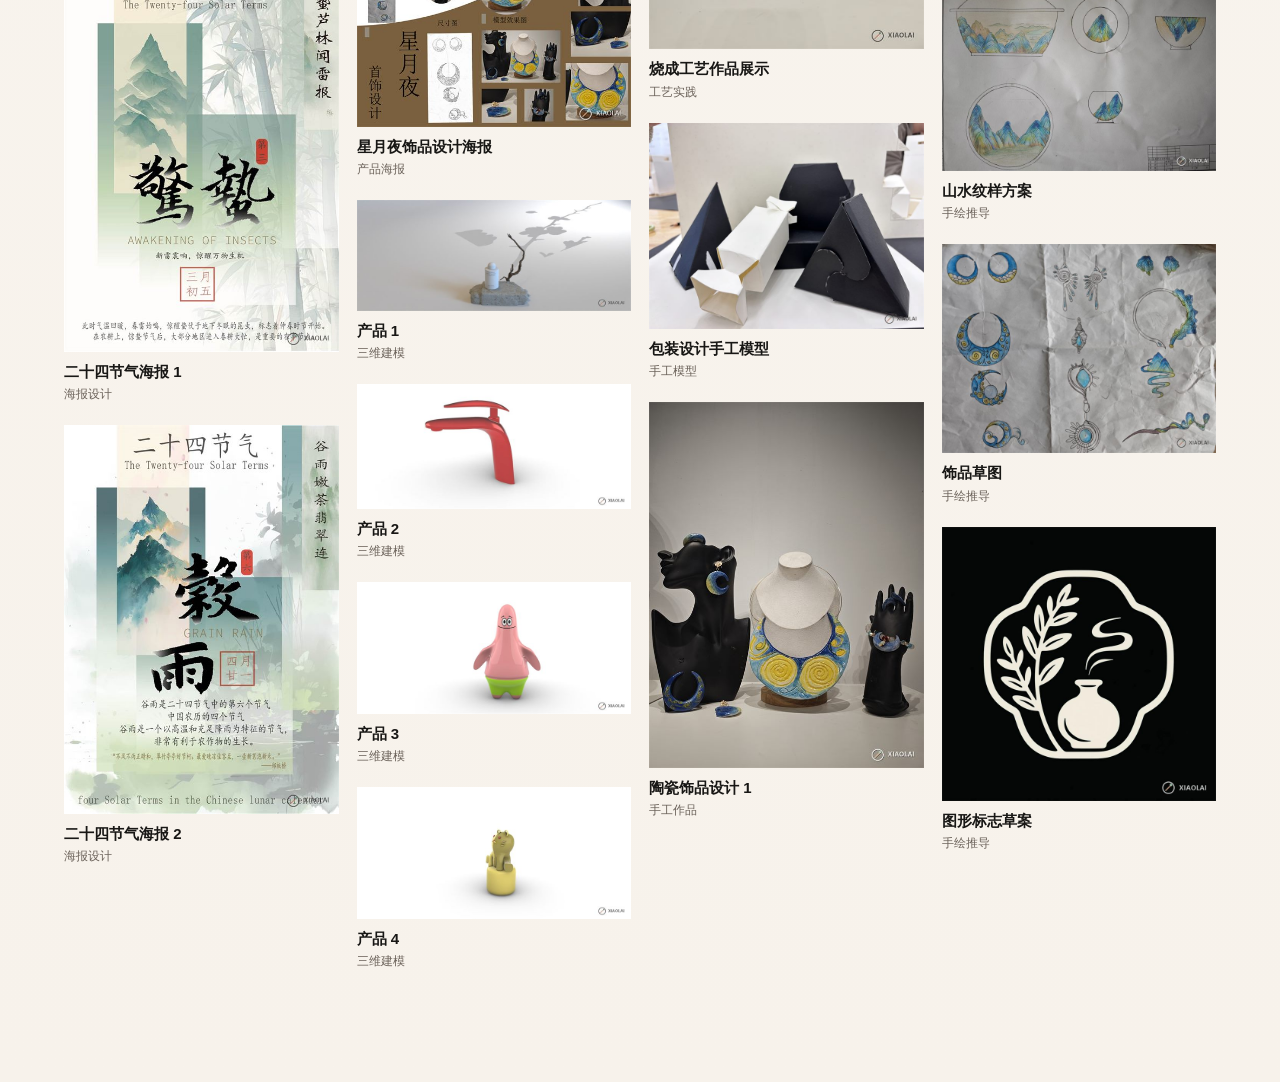
==== commit 27f9f60c: "Remove public update instructions from portfolio" ====
--- a/index.html
+++ b/index.html
@@ -11,7 +11,7 @@
     <meta property="og:image" content="assets/thumbs/render-06.jpg?v=20260517-wm1" />
     <title>Xiaolai | Ceramic Product & Cultural Creative Design</title>
     <link rel="icon" href="favicon.svg" type="image/svg+xml" />
-    <link rel="stylesheet" href="styles.css?v=20260517-6" />
+    <link rel="stylesheet" href="styles.css?v=20260517-7" />
   </head>
   <body>
     <header class="site-header" aria-label="作品集导航">
@@ -22,7 +22,6 @@
       <nav class="nav-links" aria-label="页面导航">
         <a href="#projects">精选项目</a>
         <a href="#archive">作品归档</a>
-        <a href="#update">更新方式</a>
       </nav>
     </header>
 
@@ -77,16 +76,6 @@
         <div id="archive-grid" class="archive-grid"></div>
       </section>
 
-      <section id="update" class="update-band" aria-labelledby="update-title">
-        <div>
-          <p class="eyebrow">Update System</p>
-          <h2 id="update-title">适合二维码长期使用的更新方式</h2>
-        </div>
-        <div class="update-grid">
-          <p>新增作品时，把原图放入现有分类文件夹，运行图片生成脚本，再在 <code>portfolio/data.js</code> 中加入项目或标签。</p>
-          <p>简历二维码只需要指向部署后的 <code>portfolio/index.html</code> 地址，后续更新网页即可，不必重新排版简历。</p>
-        </div>
-      </section>
     </main>
 
     <div id="lightbox" class="lightbox" aria-hidden="true">
@@ -97,7 +86,7 @@
       </figure>
     </div>
 
-    <script src="data.js?v=20260517-6"></script>
-    <script src="app.js?v=20260517-6"></script>
+    <script src="data.js?v=20260517-7"></script>
+    <script src="app.js?v=20260517-7"></script>
   </body>
 </html>
--- a/styles.css
+++ b/styles.css
@@ -222,8 +222,7 @@
 }
 
 .section-shell,
-.detail-section,
-.update-band {
+.detail-section {
   max-width: 1480px;
   margin: 0 auto;
   padding: clamp(46px, 7vw, 96px) clamp(18px, 5vw, 72px);
@@ -238,8 +237,7 @@
 }
 
 .section-heading h2,
-.detail-copy h2,
-.update-band h2 {
+.detail-copy h2 {
   margin: 0;
   font-size: clamp(28px, 4.8vw, 58px);
   line-height: 1.05;
@@ -437,22 +435,6 @@
   color: var(--muted);
   font-size: 12px;
   font-style: normal;
-}
-
-.update-band {
-  display: grid;
-  grid-template-columns: minmax(260px, 0.8fr) minmax(320px, 1fr);
-  gap: clamp(24px, 5vw, 72px);
-  margin-bottom: 56px;
-  background: linear-gradient(135deg, rgba(135, 168, 152, 0.2), rgba(184, 101, 69, 0.15));
-}
-
-.update-grid {
-  display: grid;
-  gap: 18px;
-  color: #514940;
-  font-size: 16px;
-  line-height: 1.85;
 }
 
 code {
@@ -511,8 +493,7 @@
 
 @media (max-width: 1080px) {
   .hero,
-  .detail-section,
-  .update-band {
+  .detail-section {
     grid-template-columns: 1fr;
   }
 
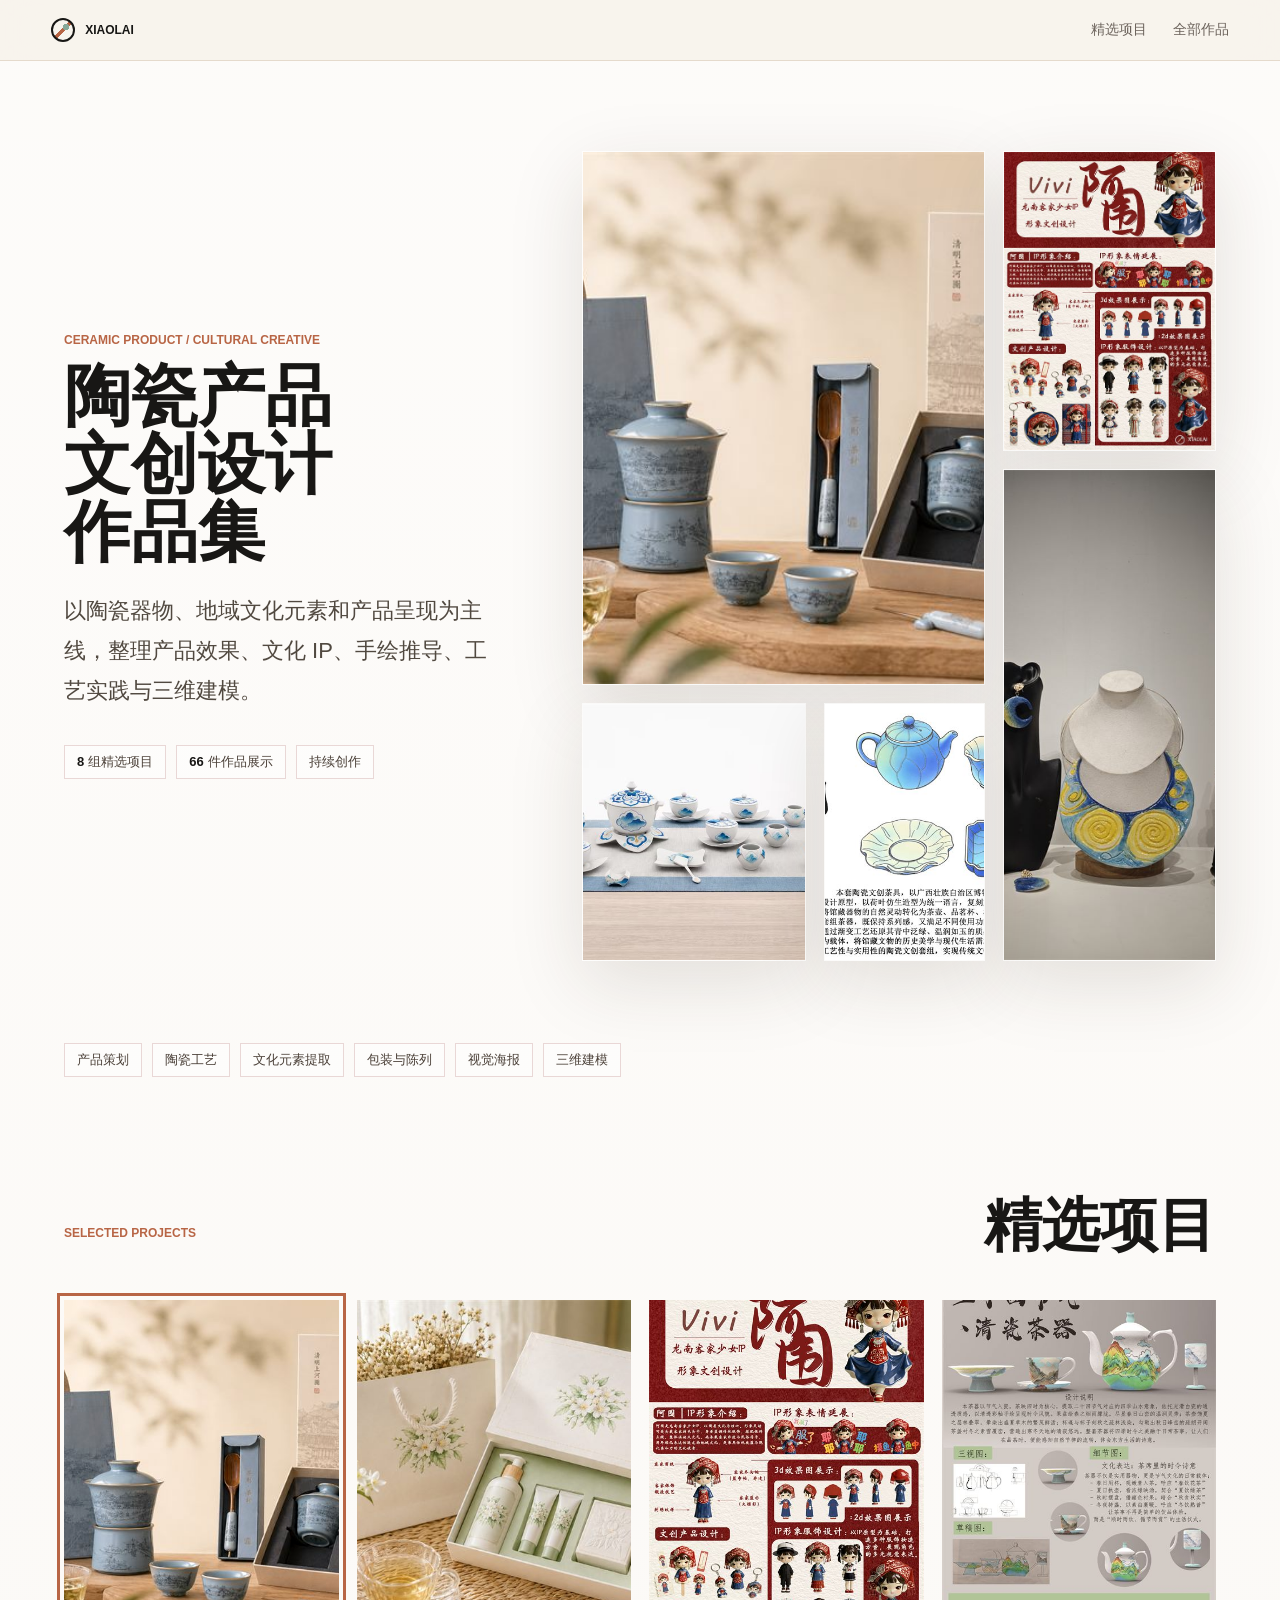
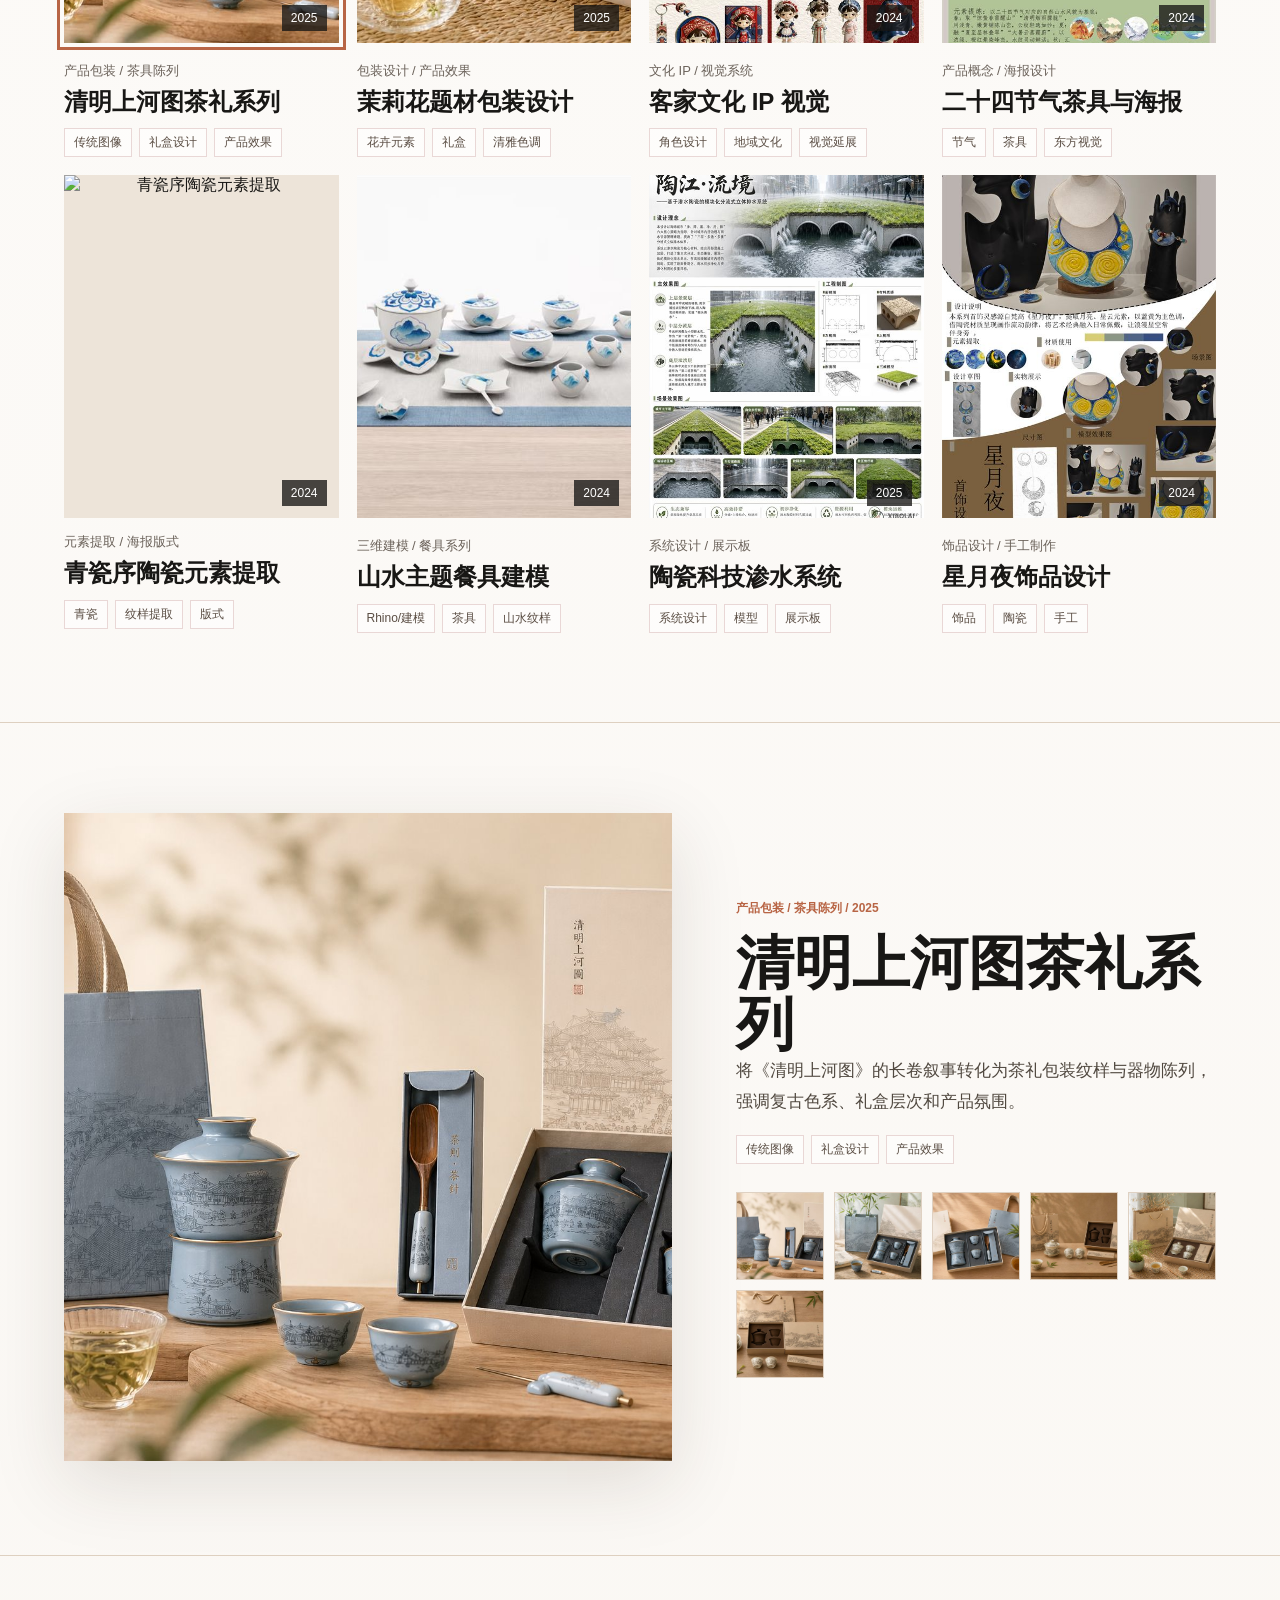
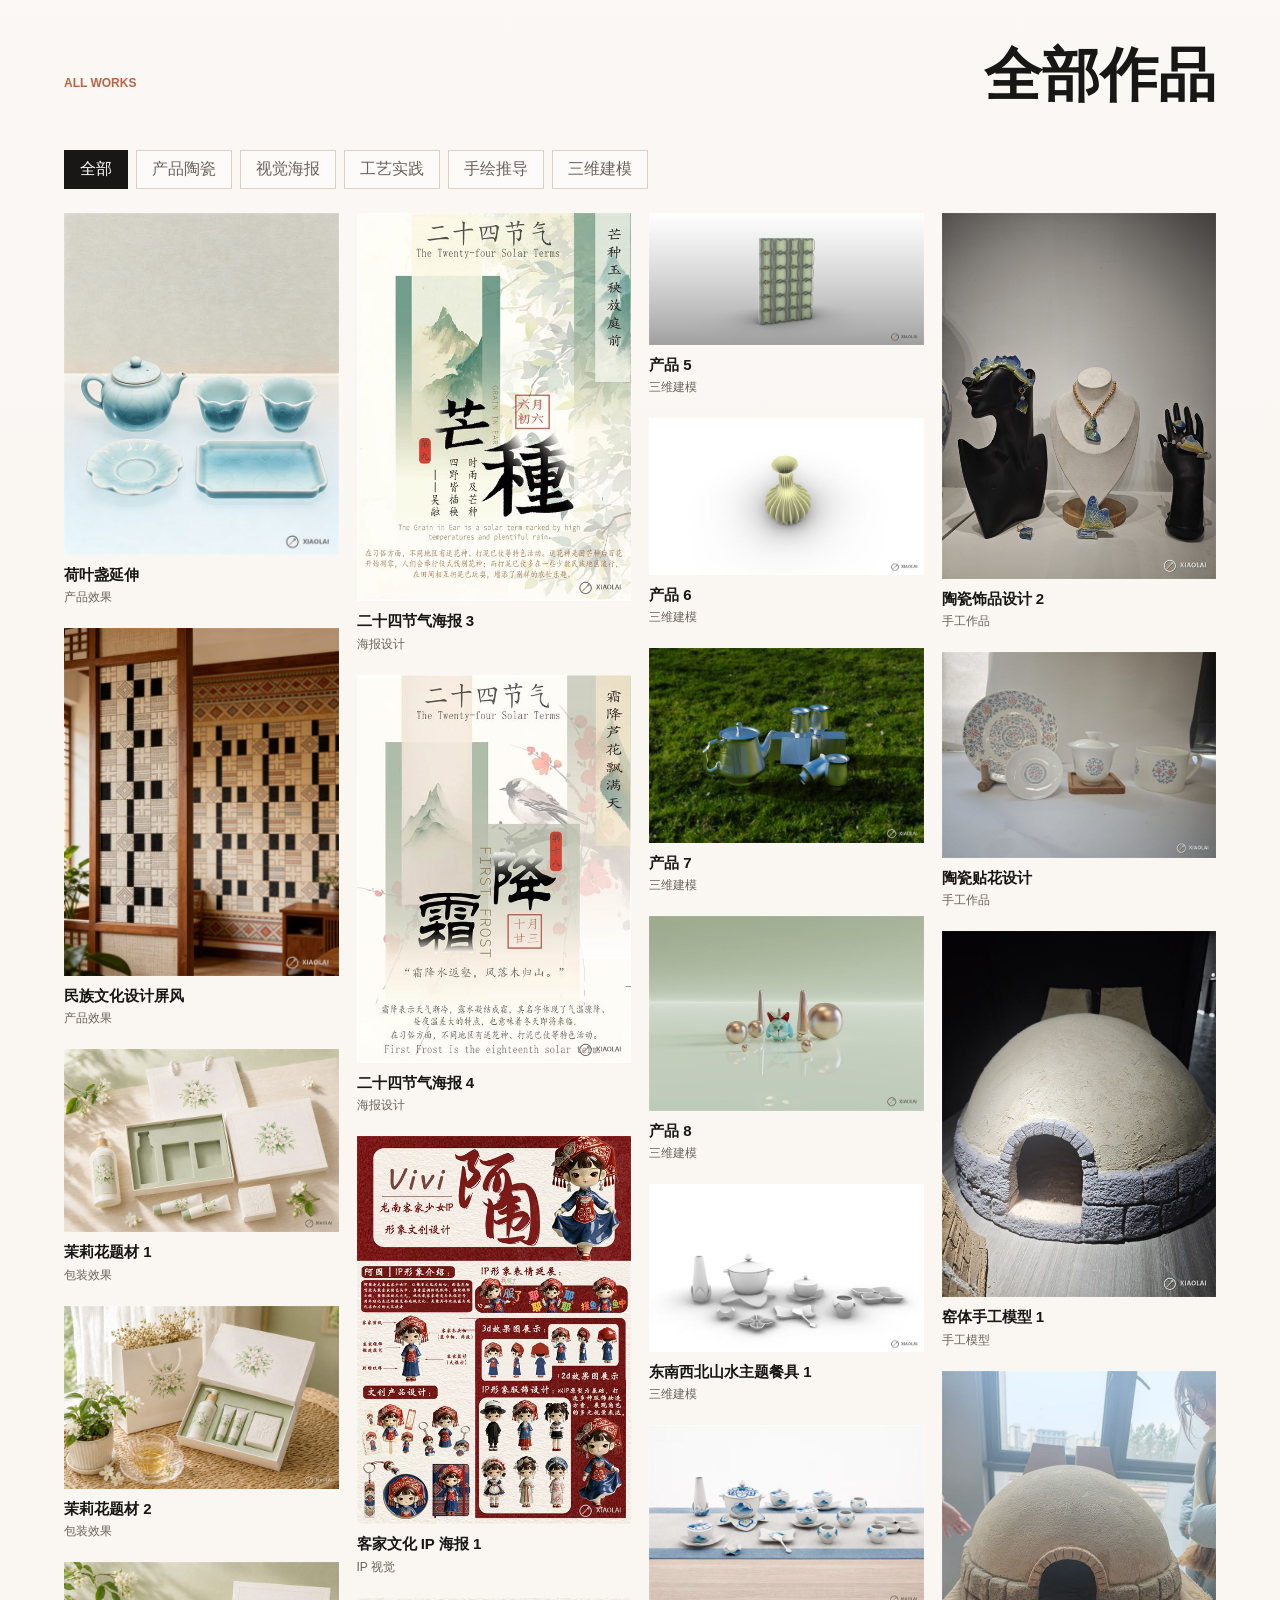
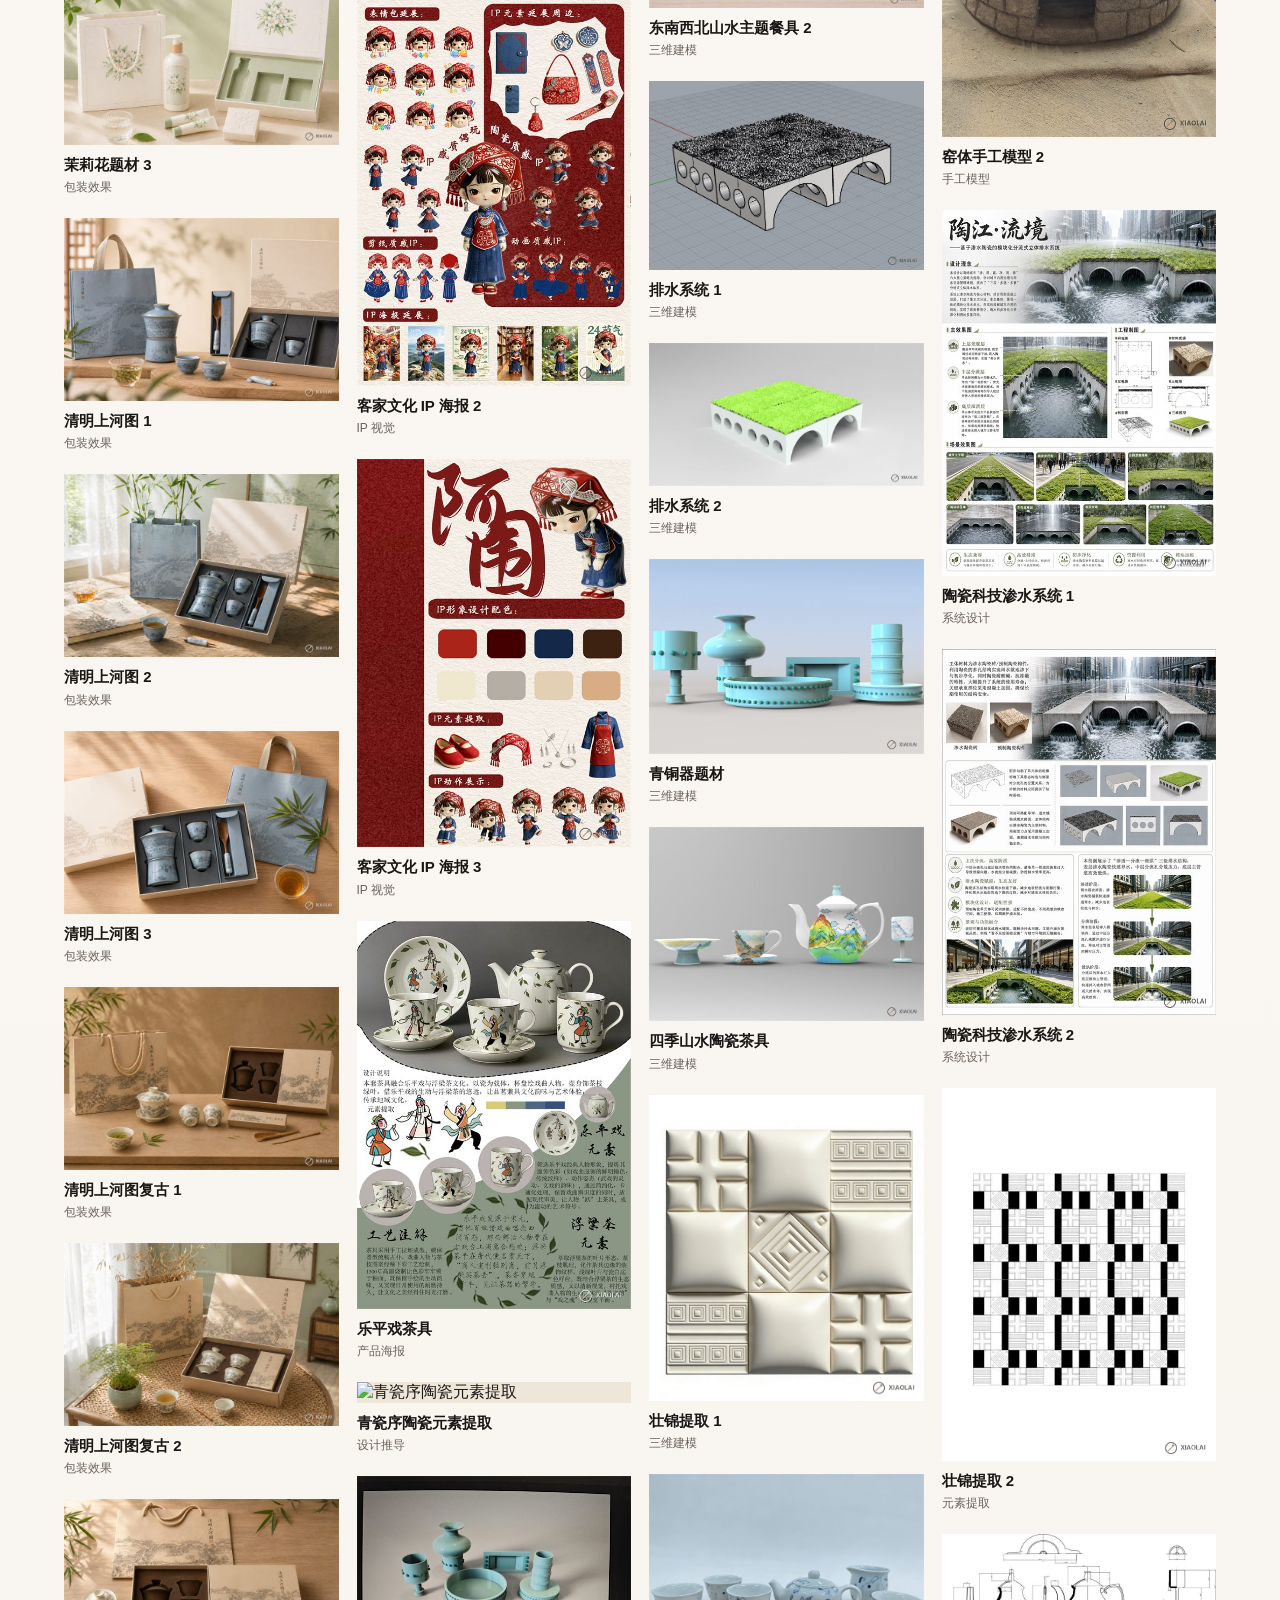
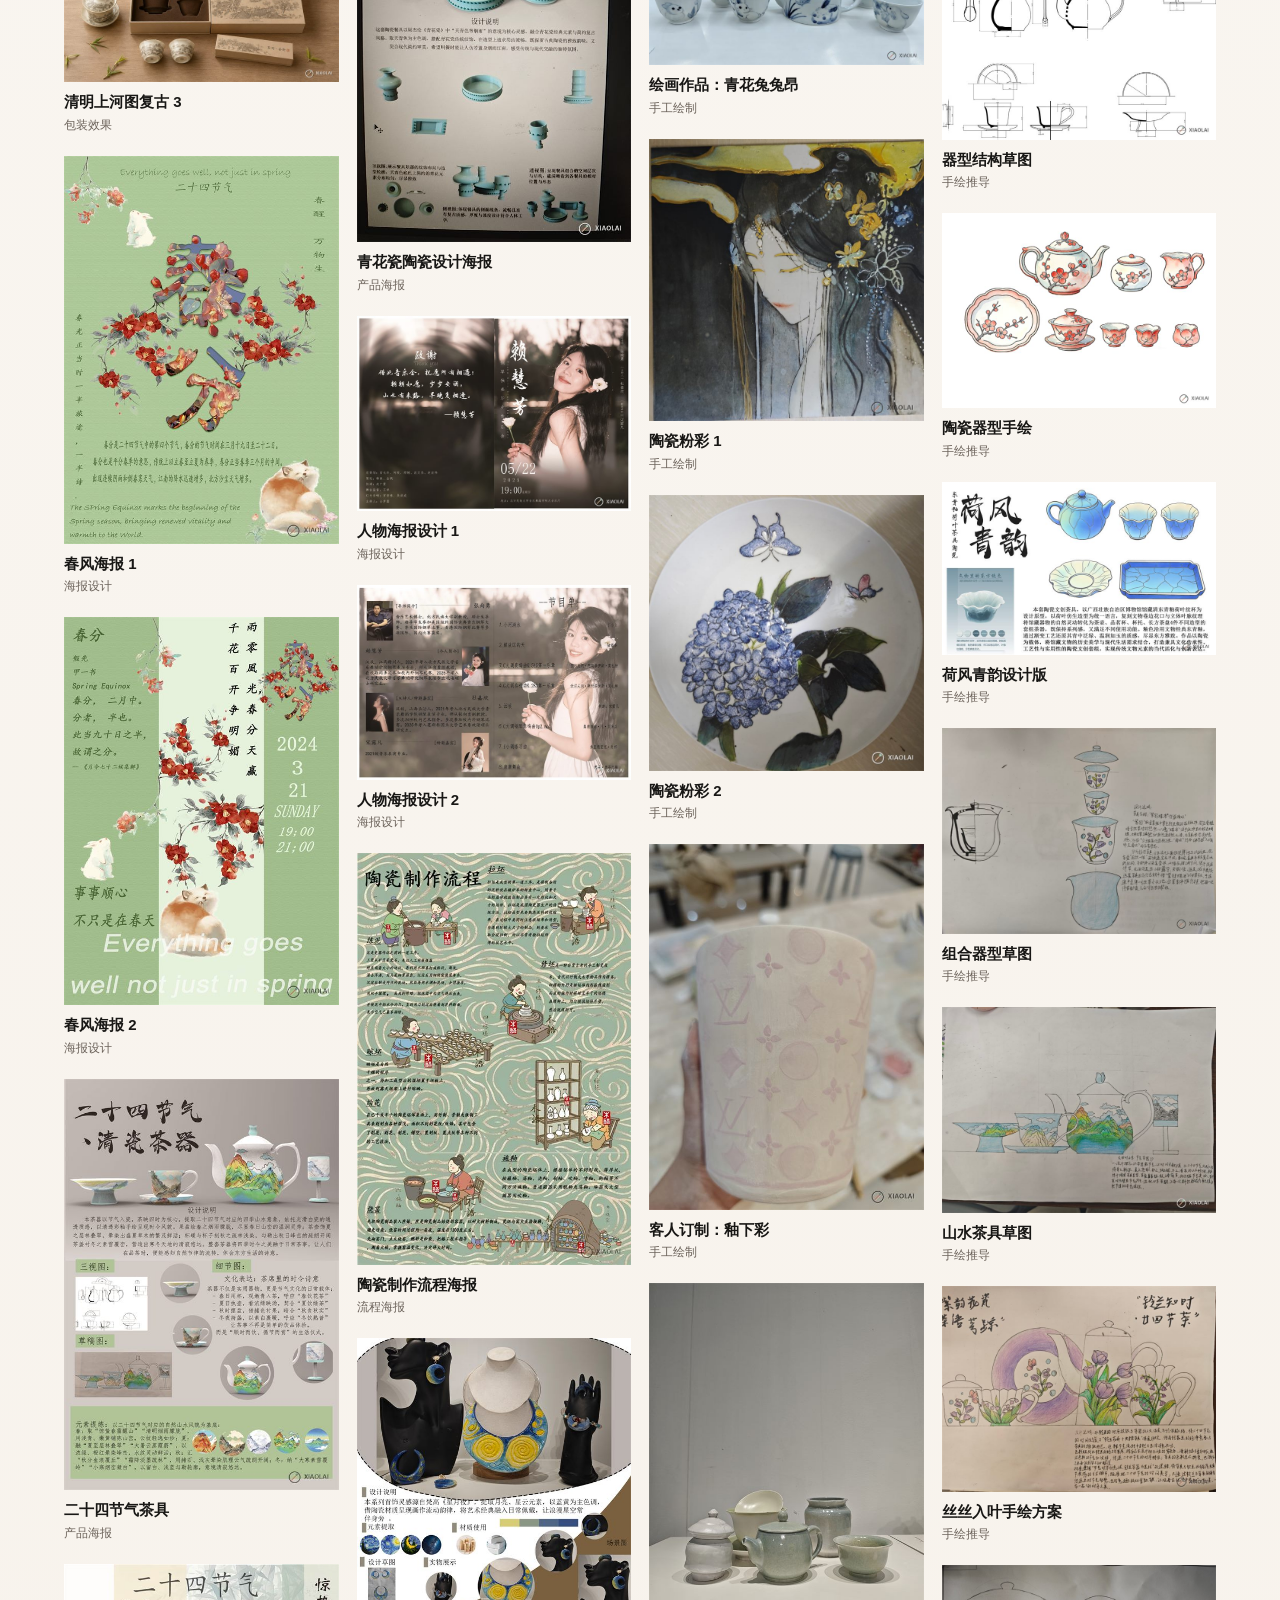
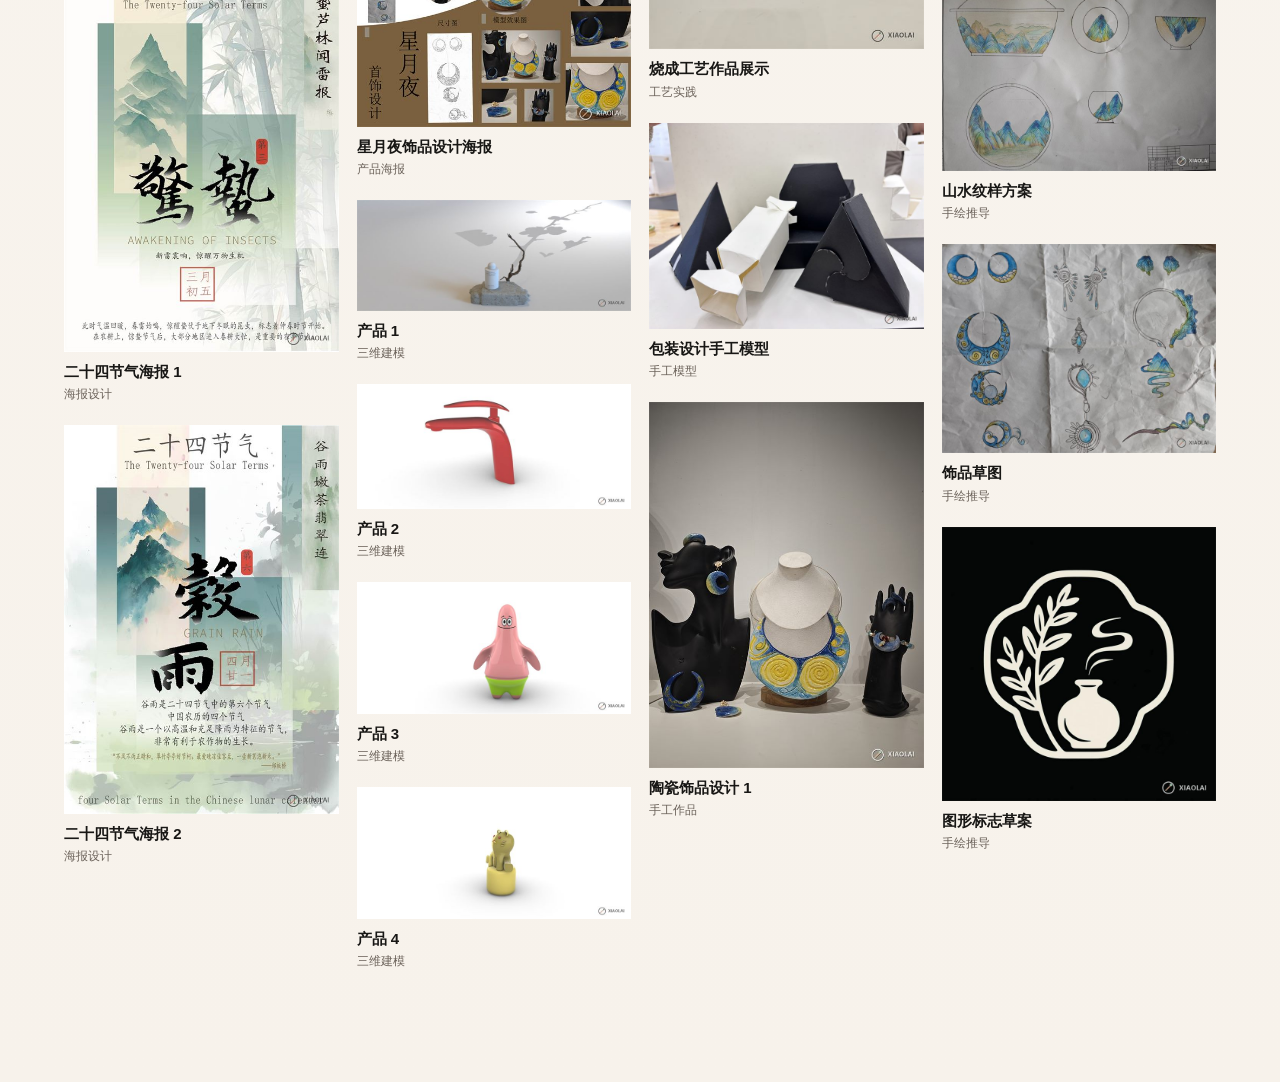
==== commit 59ce4b9b: "Refine public portfolio wording" ====
--- a/index.html
+++ b/index.html
@@ -21,7 +21,7 @@
       </a>
       <nav class="nav-links" aria-label="页面导航">
         <a href="#projects">精选项目</a>
-        <a href="#archive">作品归档</a>
+        <a href="#archive">全部作品</a>
       </nav>
     </header>
 
@@ -34,9 +34,9 @@
             以陶瓷器物、地域文化元素和产品呈现为主线，整理产品效果、文化 IP、手绘推导、工艺实践与三维建模。
           </p>
           <div class="hero-meta" aria-label="作品集概览">
-            <span><strong id="project-count">8</strong> 个精选项目</span>
-            <span><strong id="asset-count">66</strong> 件归档作品</span>
-            <span>持续更新</span>
+            <span><strong id="project-count">8</strong> 组精选项目</span>
+            <span><strong id="asset-count">66</strong> 件作品展示</span>
+            <span>持续创作</span>
           </div>
         </div>
         <div class="hero-board" aria-label="代表作品拼贴">
@@ -69,8 +69,8 @@
 
       <section id="archive" class="section-shell archive-section">
         <div class="section-heading">
-          <p class="eyebrow">Archive</p>
-          <h2>作品归档</h2>
+          <p class="eyebrow">All Works</p>
+          <h2>全部作品</h2>
         </div>
         <div id="archive-filters" class="segmented-control" role="list" aria-label="作品筛选"></div>
         <div id="archive-grid" class="archive-grid"></div>
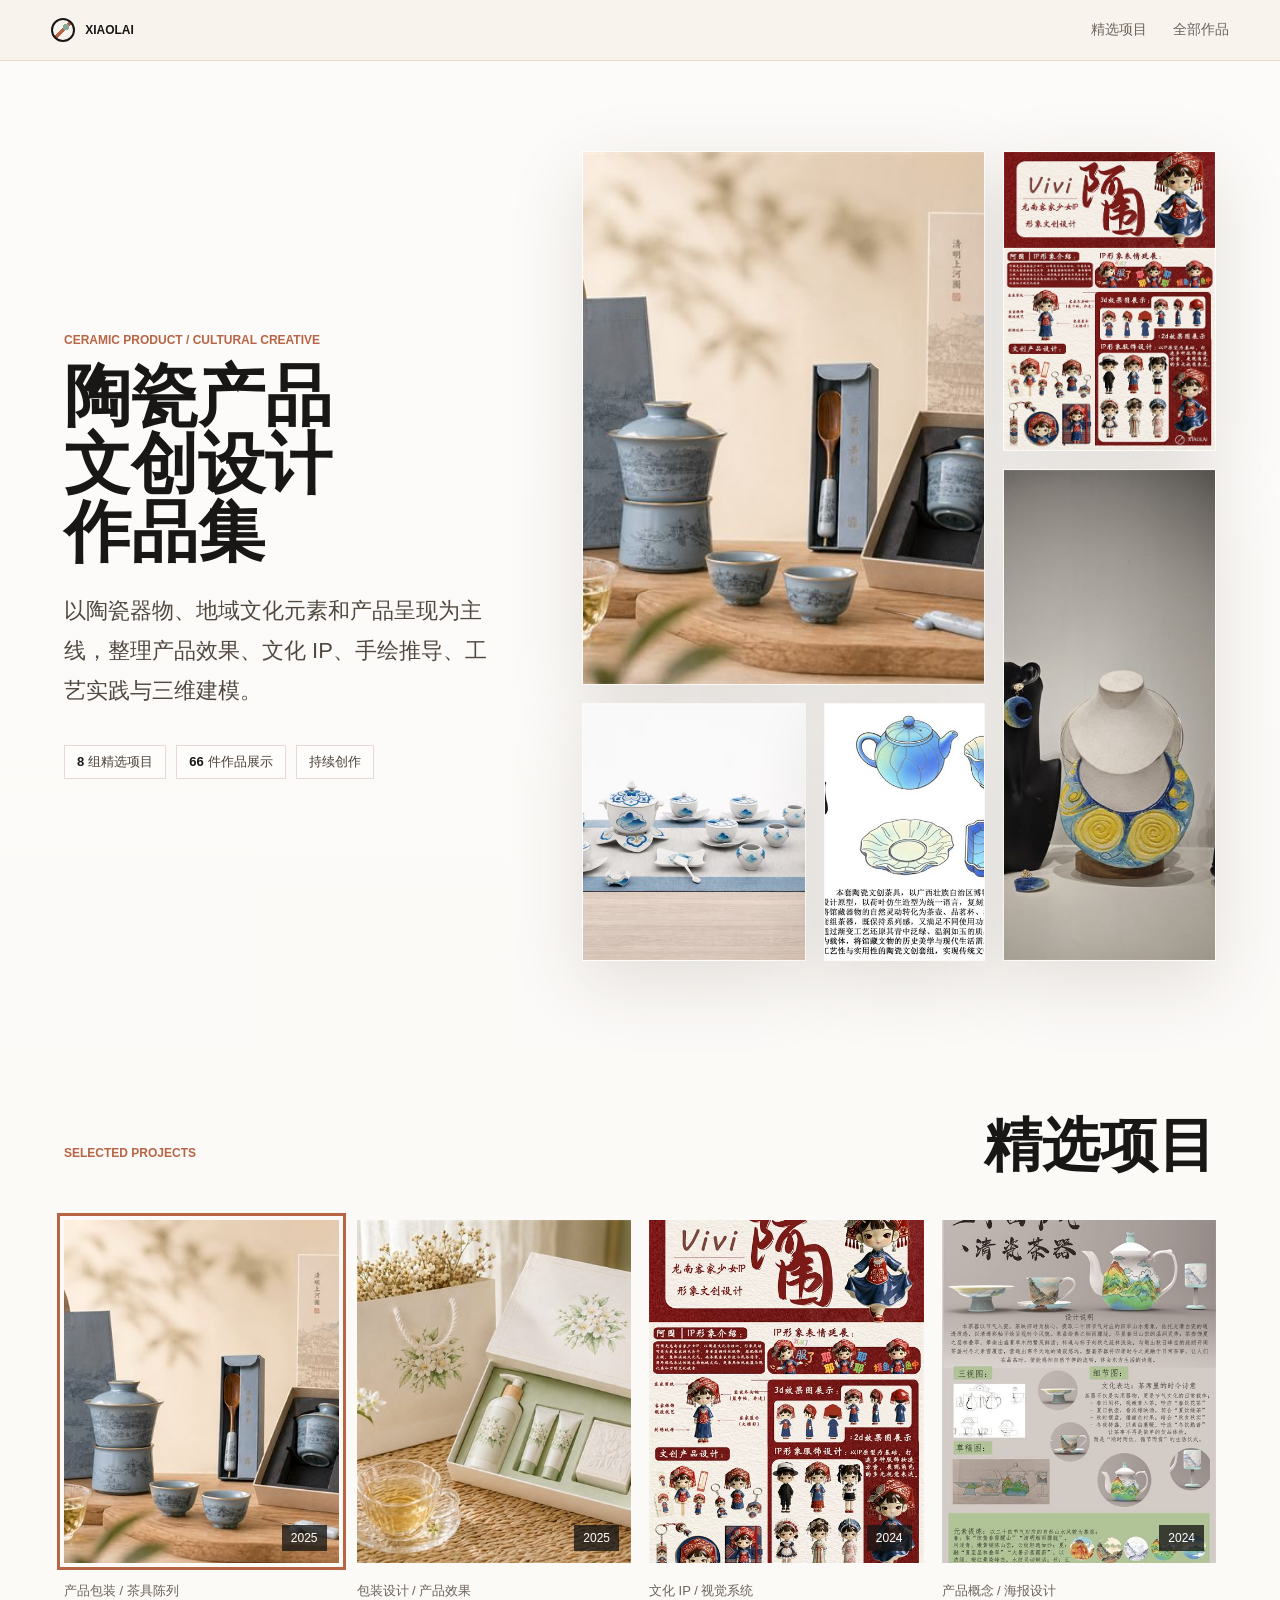
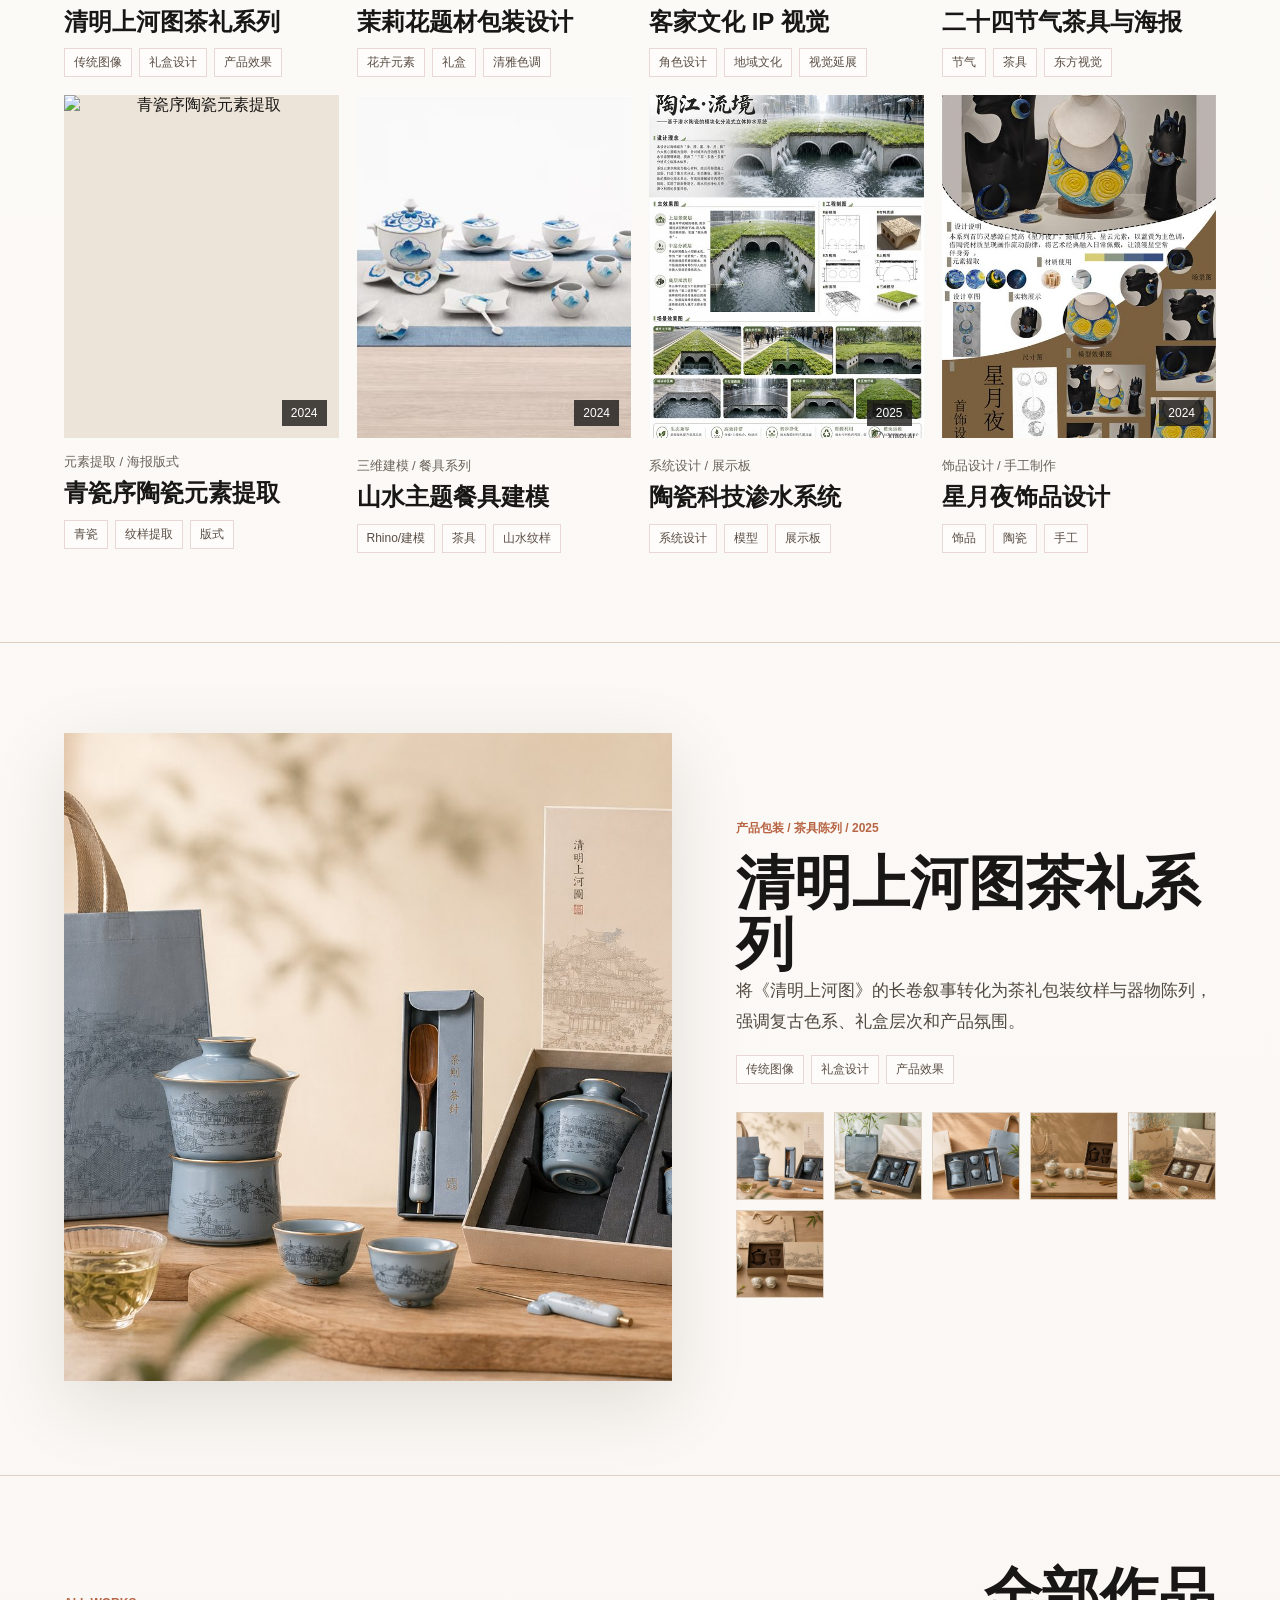
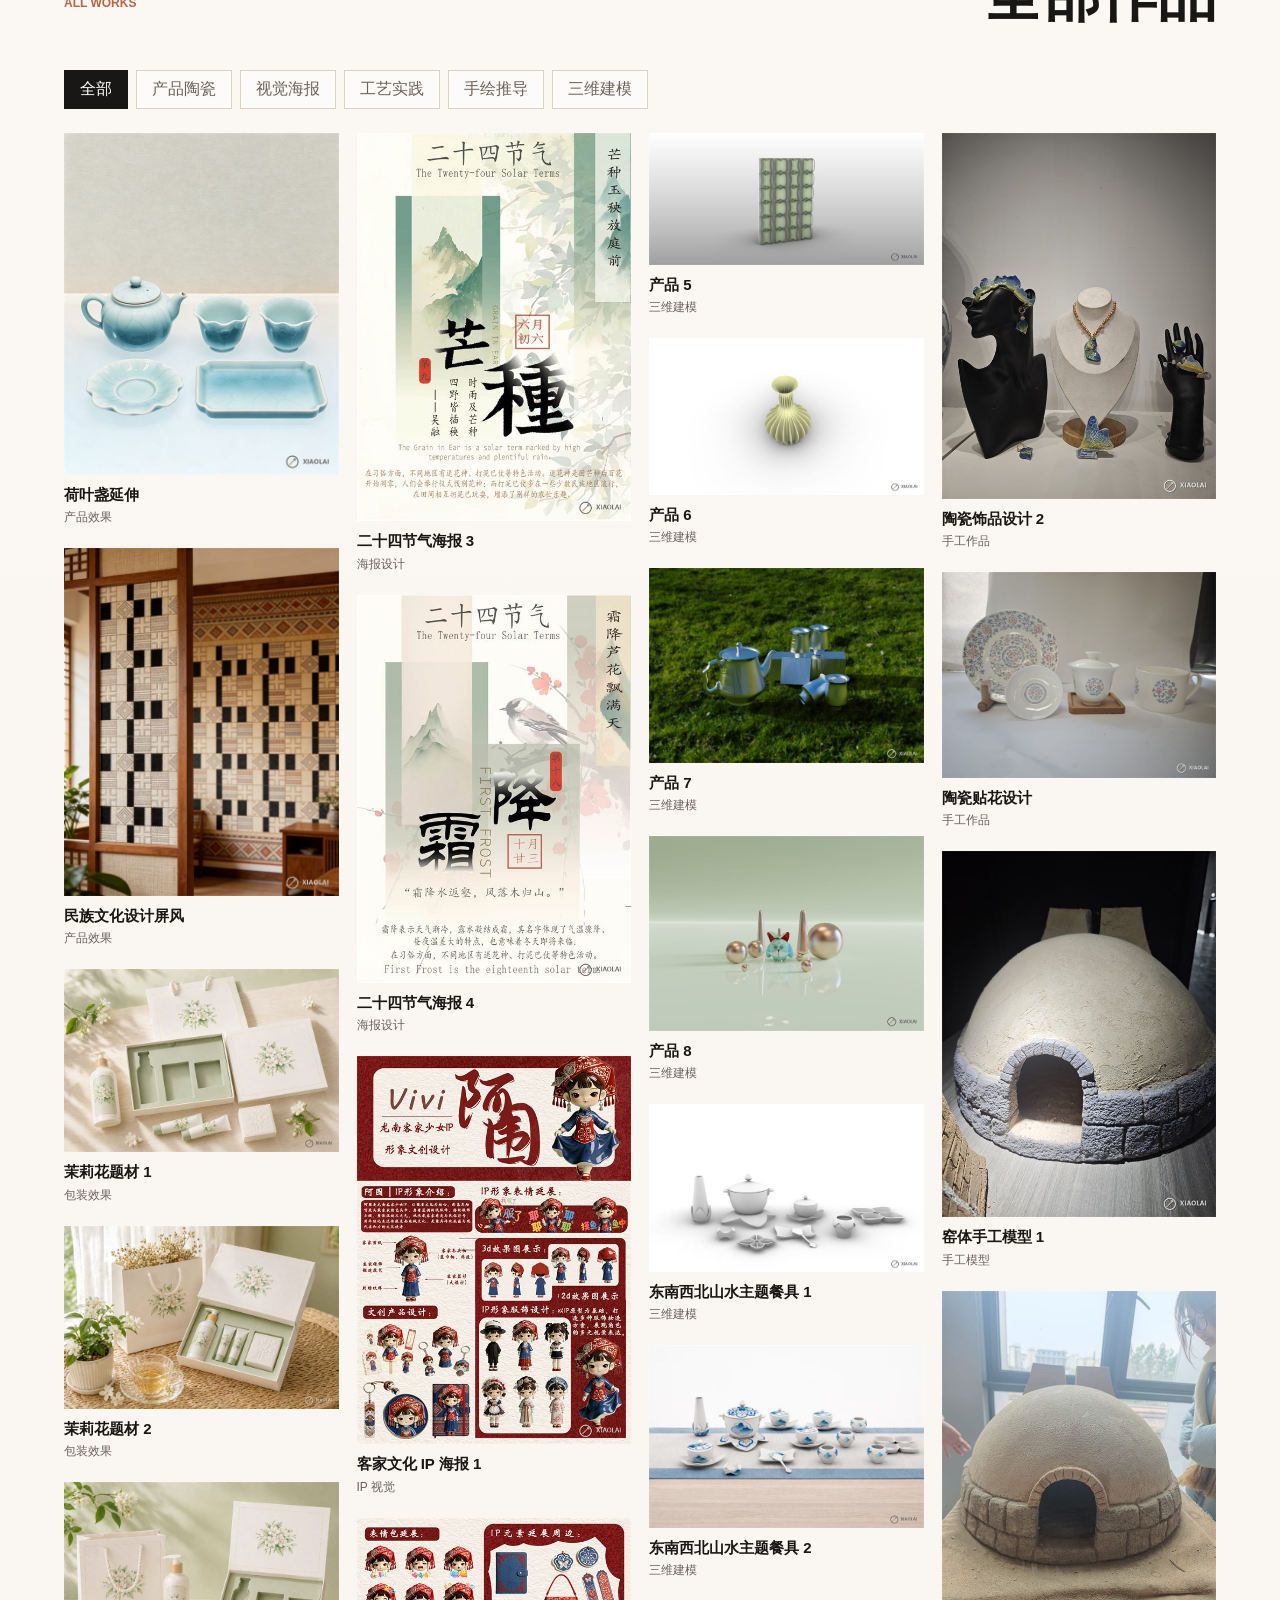
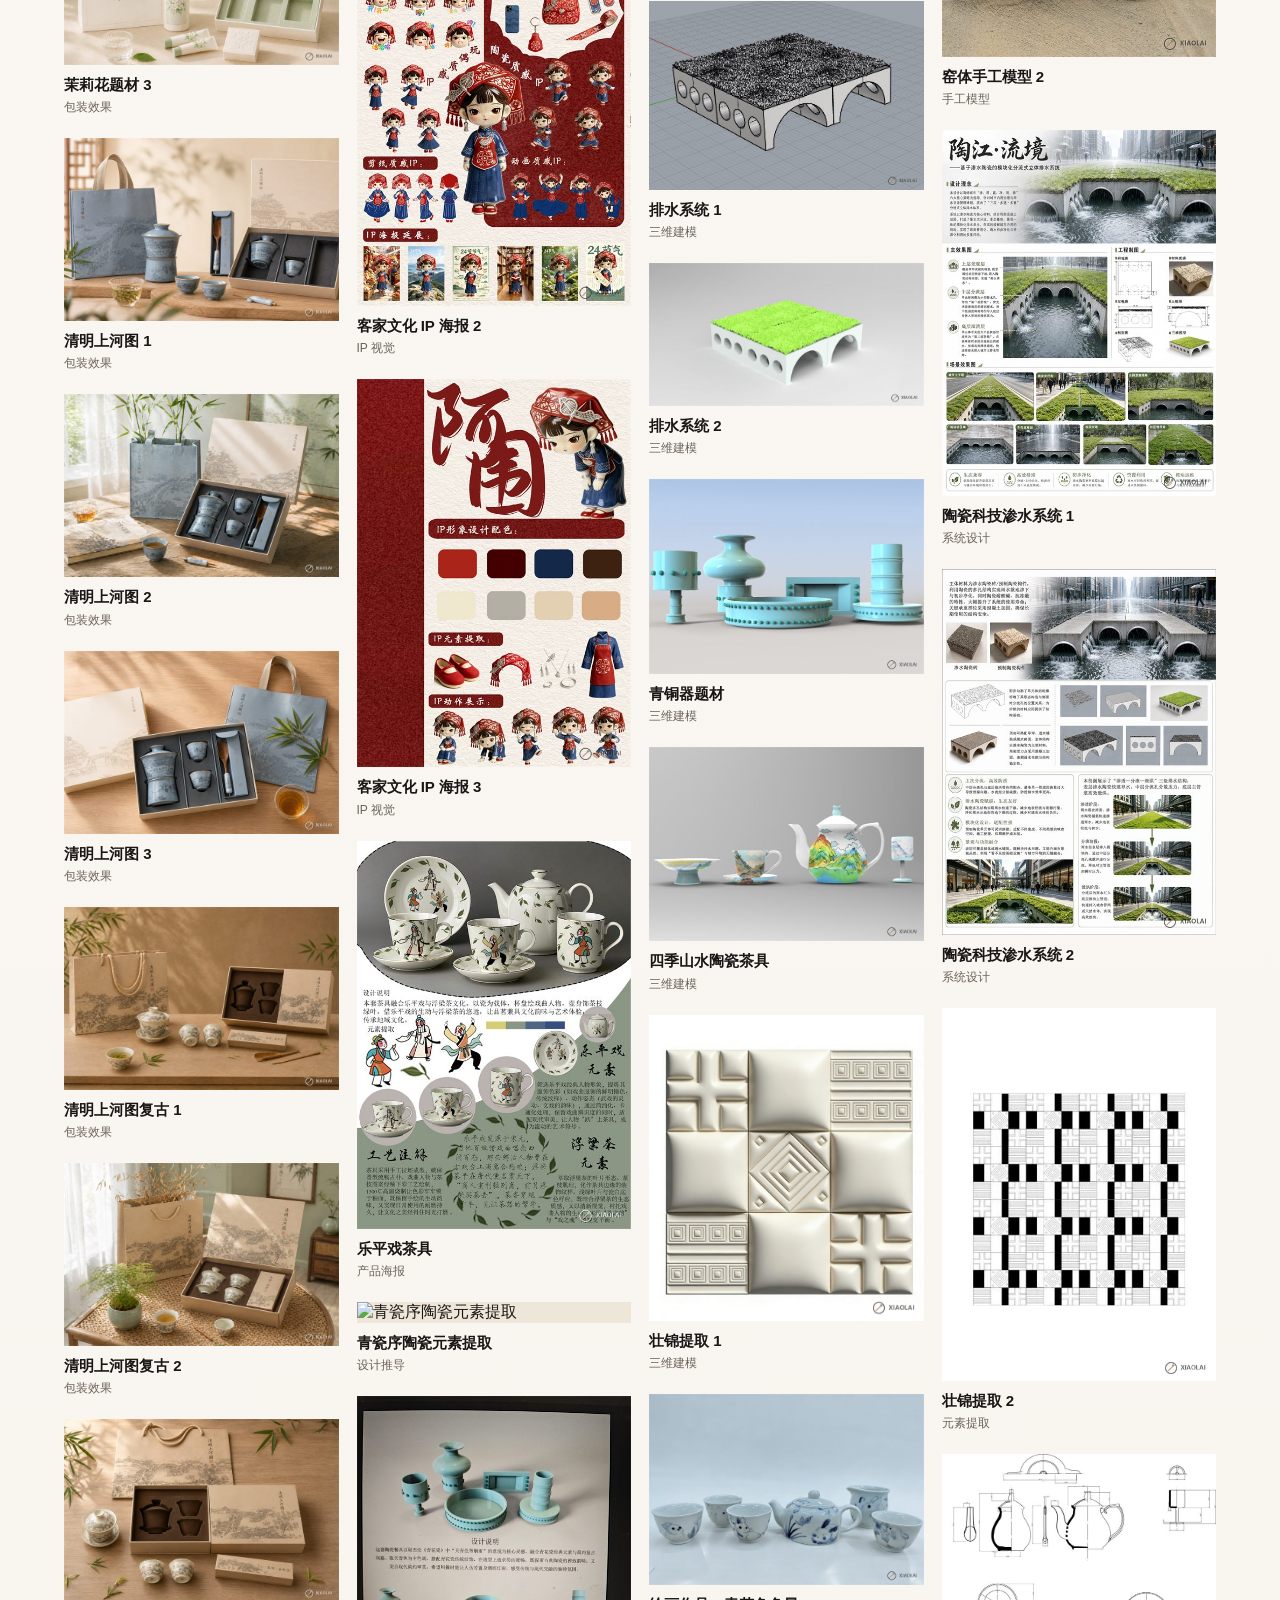
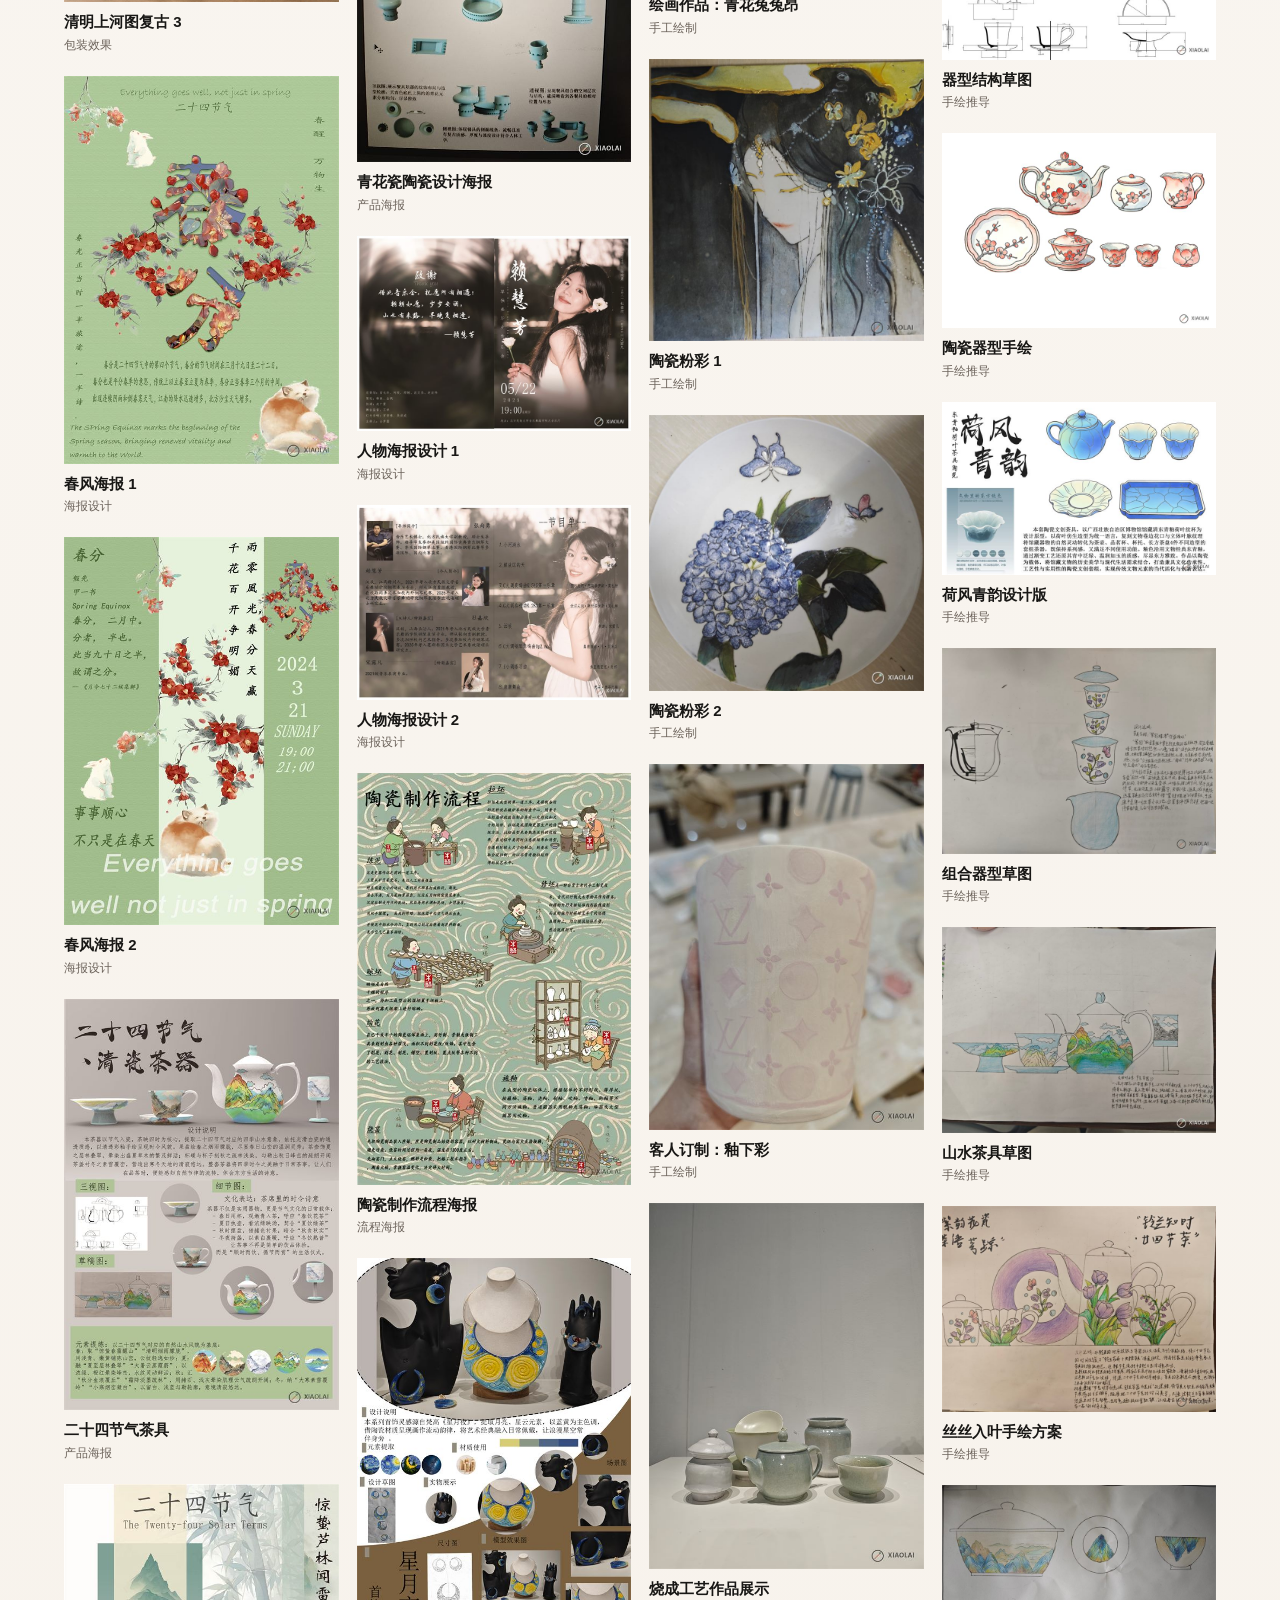
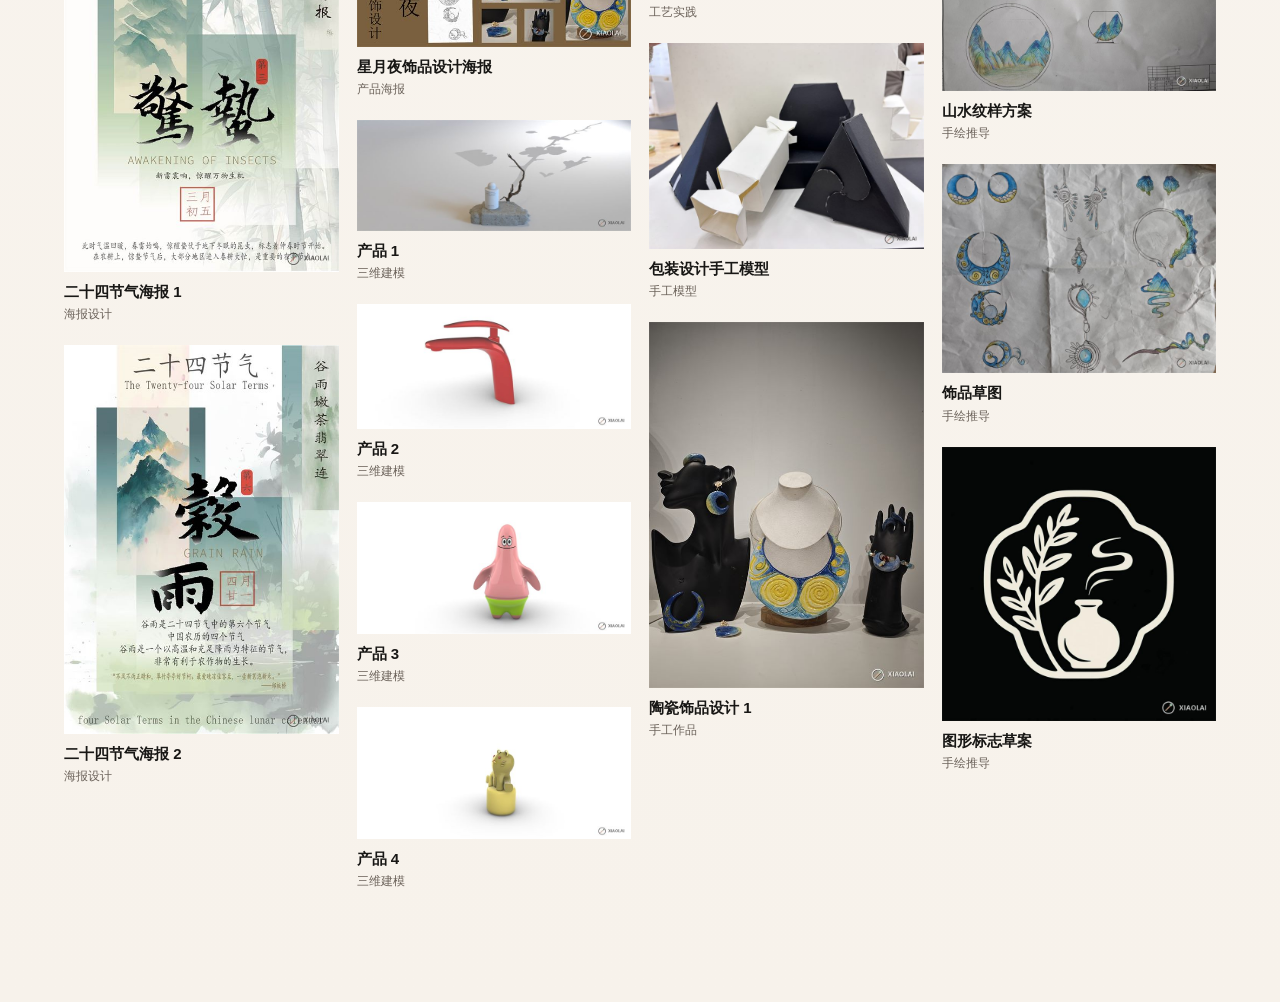
==== commit d2d7e1b9: "Remove portfolio ability tag strip" ====
--- a/index.html
+++ b/index.html
@@ -48,15 +48,6 @@
         </div>
       </section>
 
-      <section class="overview-band" aria-label="能力标签">
-        <span>产品策划</span>
-        <span>陶瓷工艺</span>
-        <span>文化元素提取</span>
-        <span>包装与陈列</span>
-        <span>视觉海报</span>
-        <span>三维建模</span>
-      </section>
-
       <section id="projects" class="section-shell">
         <div class="section-heading">
           <p class="eyebrow">Selected Projects</p>
--- a/styles.css
+++ b/styles.css
@@ -156,7 +156,6 @@
 }
 
 .hero-meta span,
-.overview-band span,
 .tag-row span {
   display: inline-flex;
   align-items: center;
@@ -212,13 +211,6 @@
 .hero-img-e {
   grid-column: 2;
   grid-row: 3;
-}
-
-.overview-band {
-  display: flex;
-  flex-wrap: wrap;
-  gap: 10px;
-  padding: 18px clamp(18px, 5vw, 72px) 28px;
 }
 
 .section-shell,
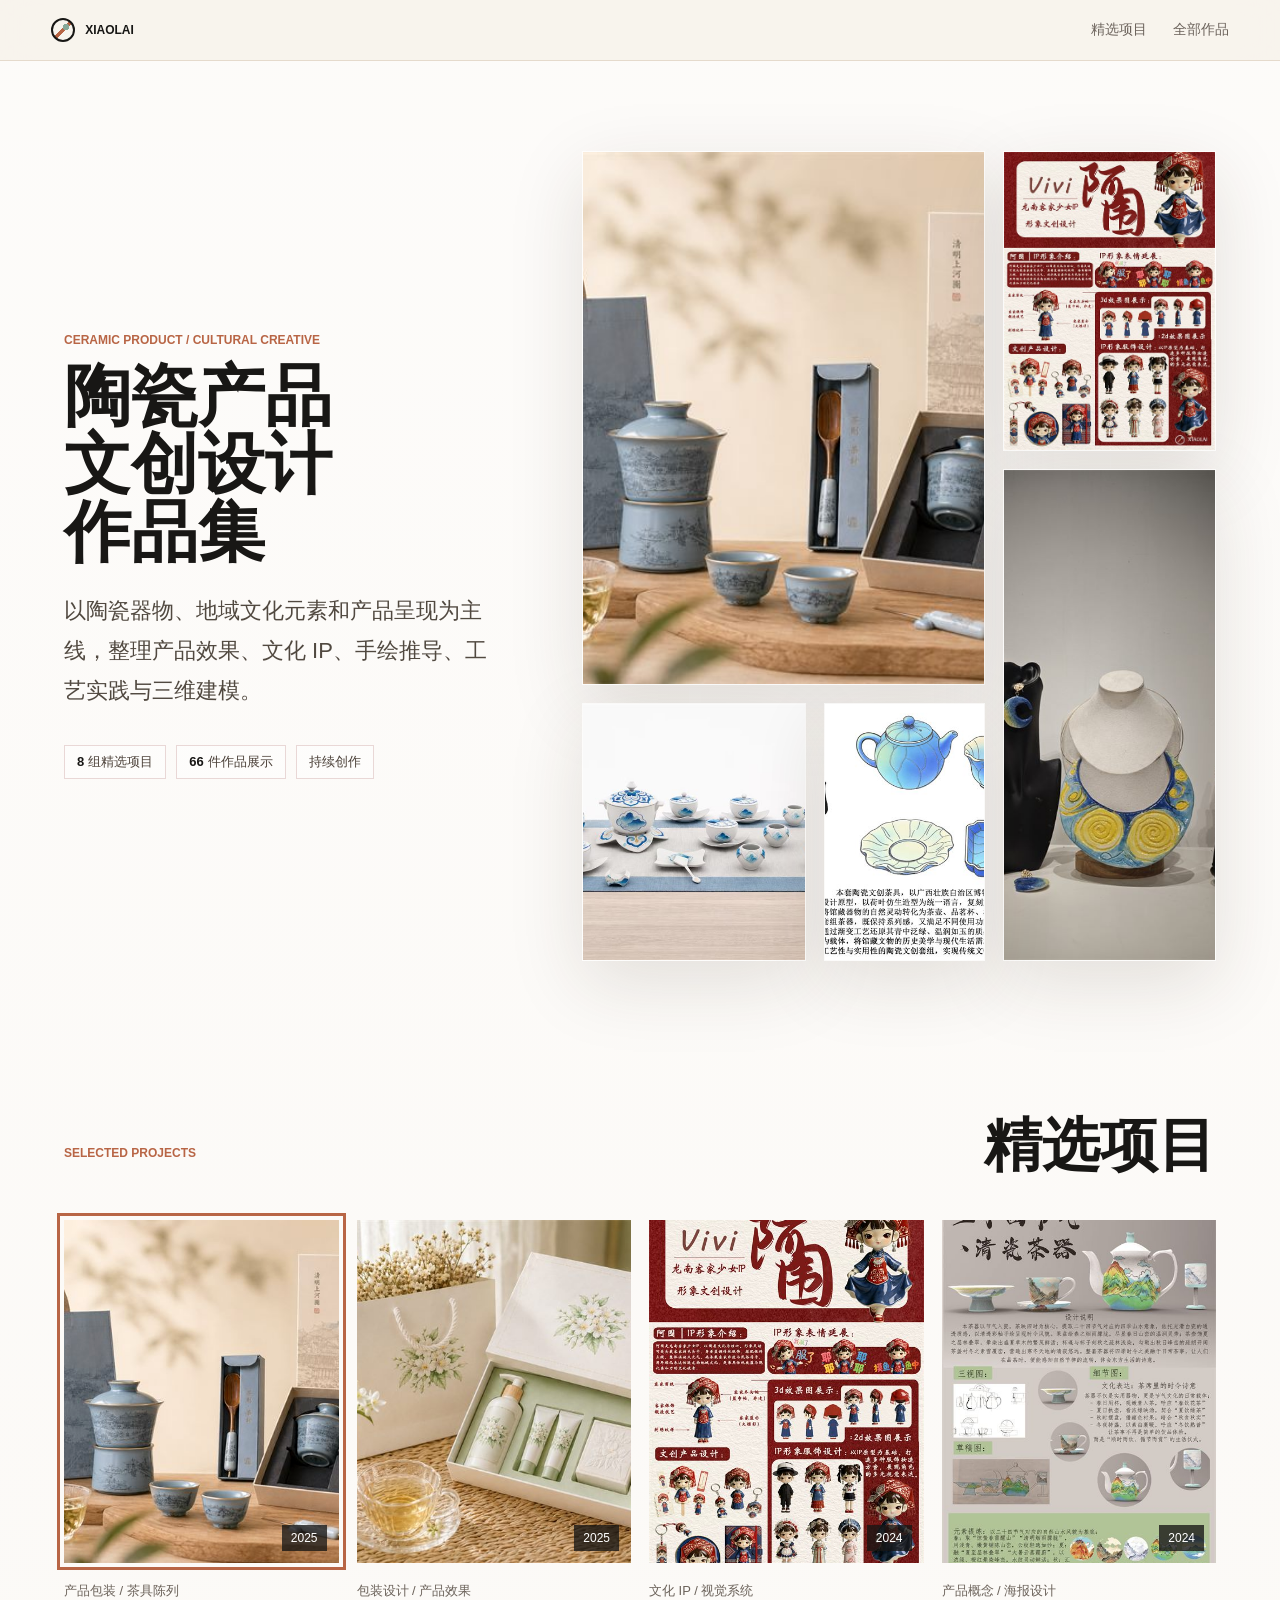
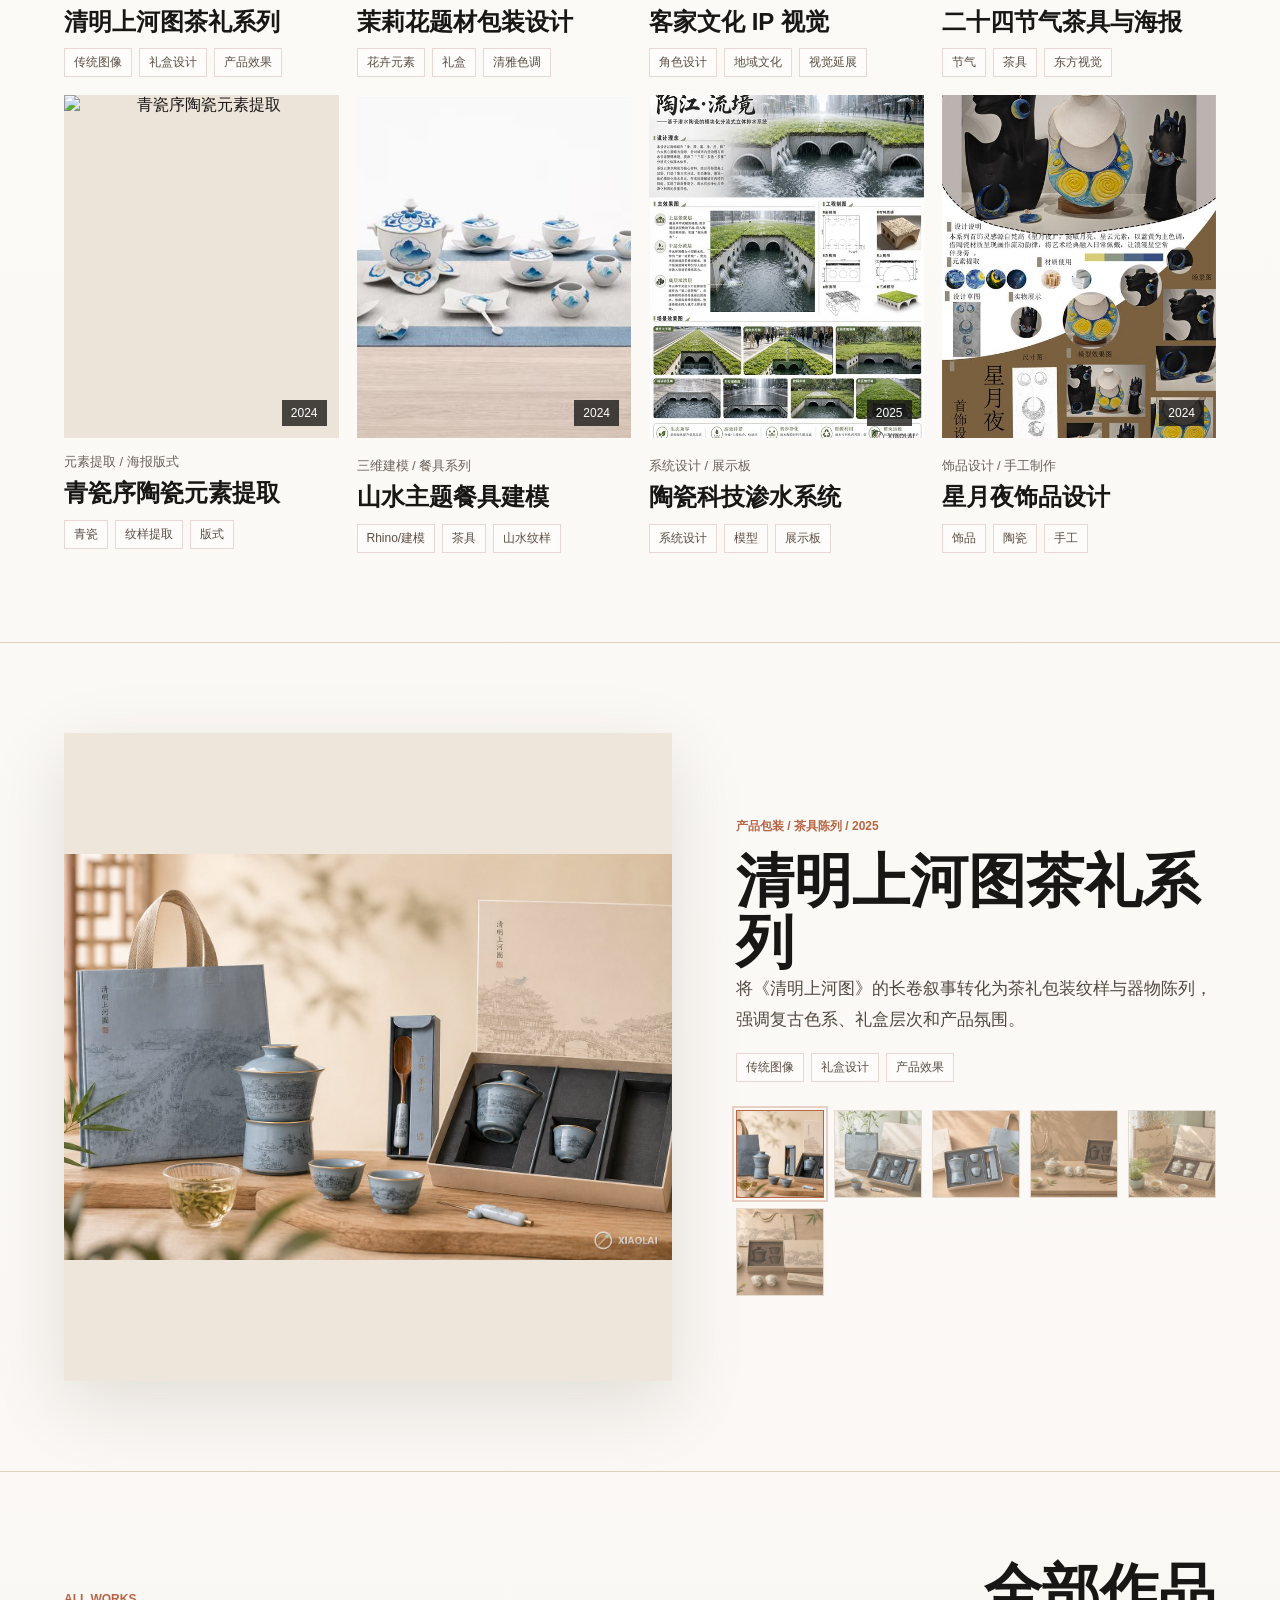
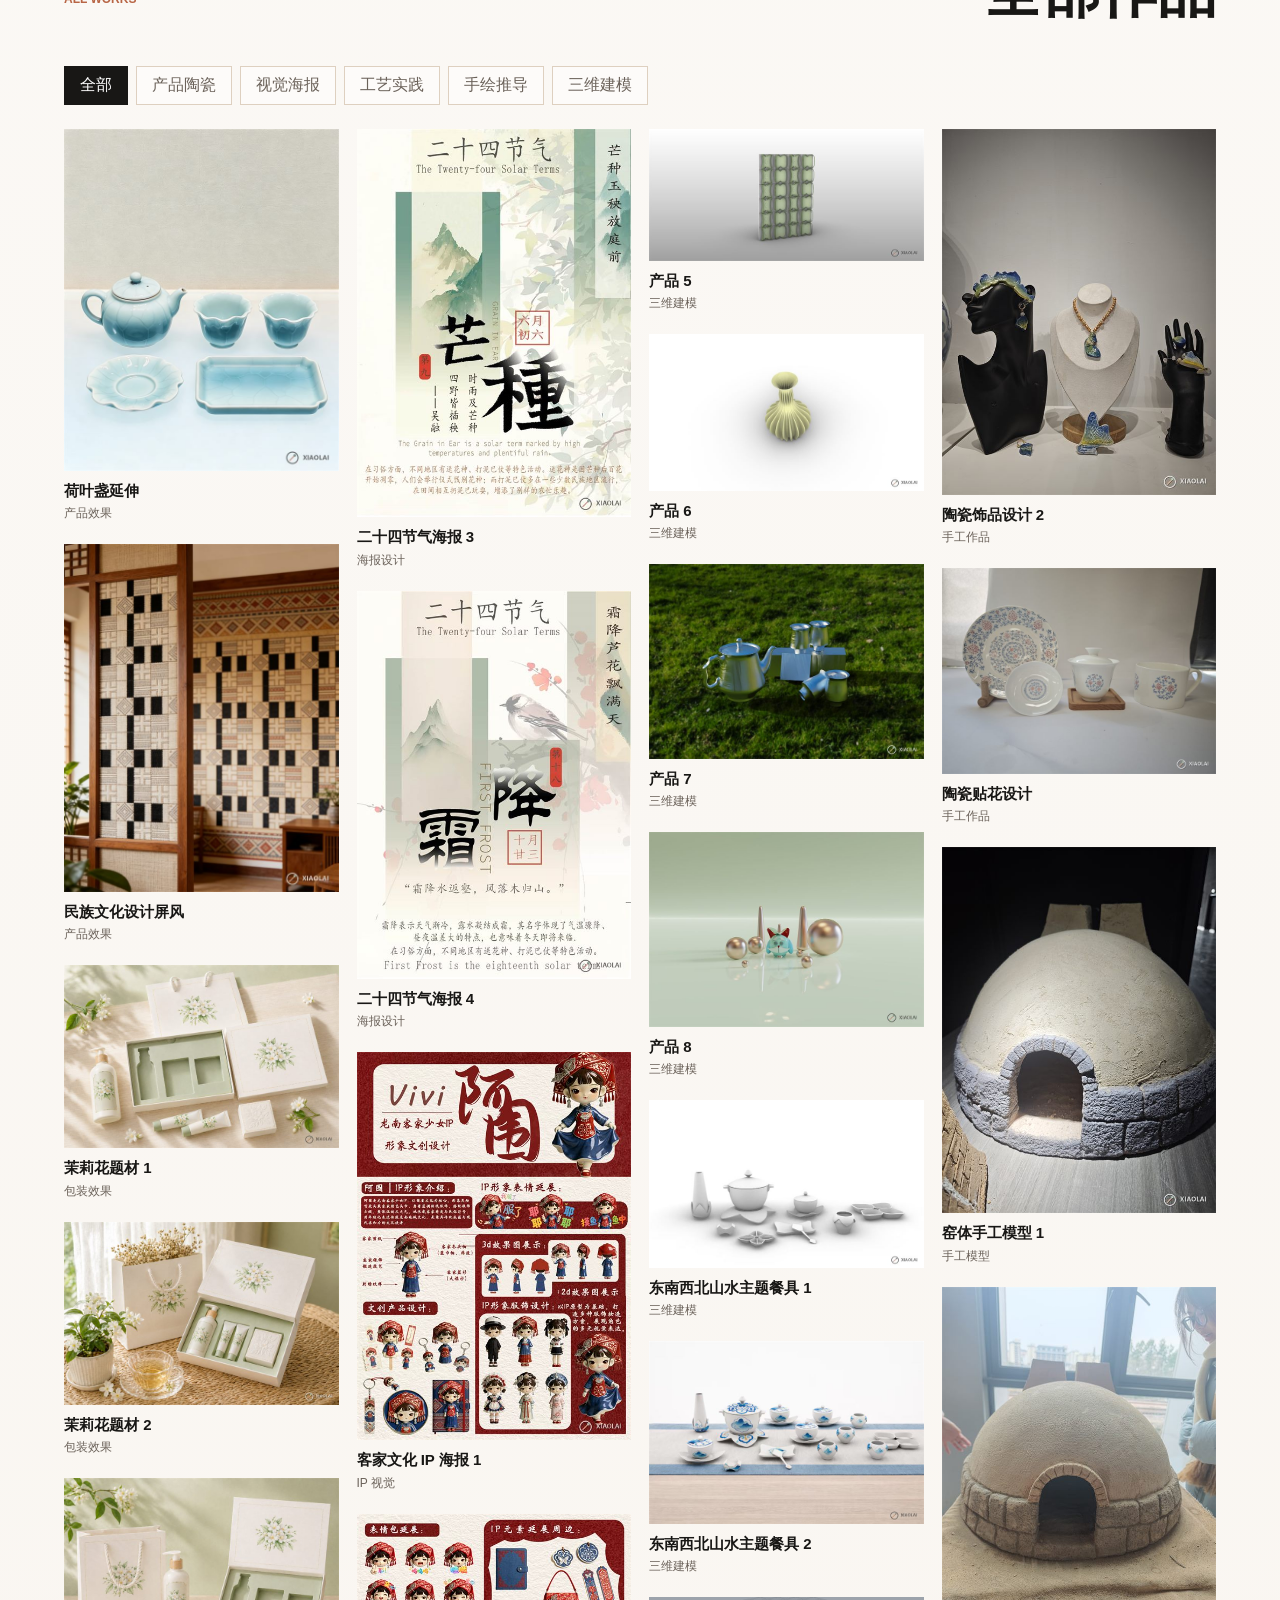
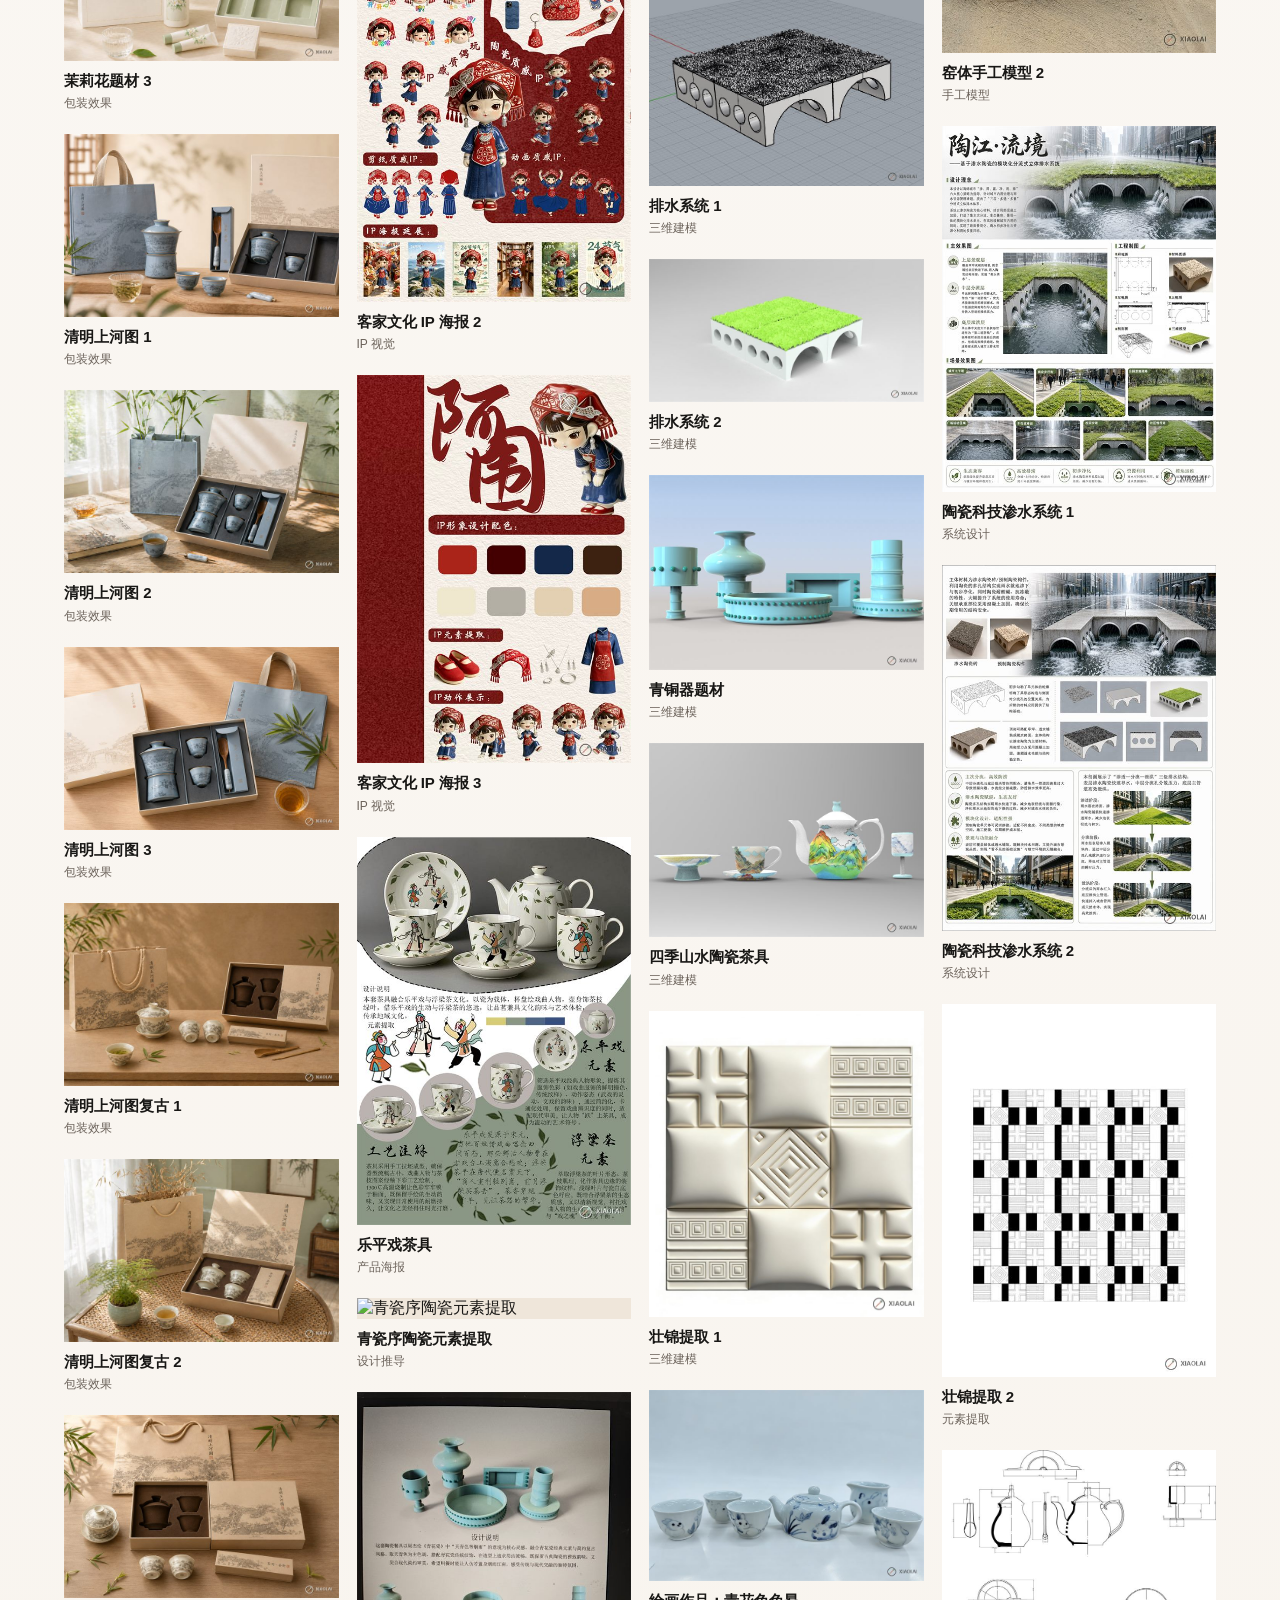
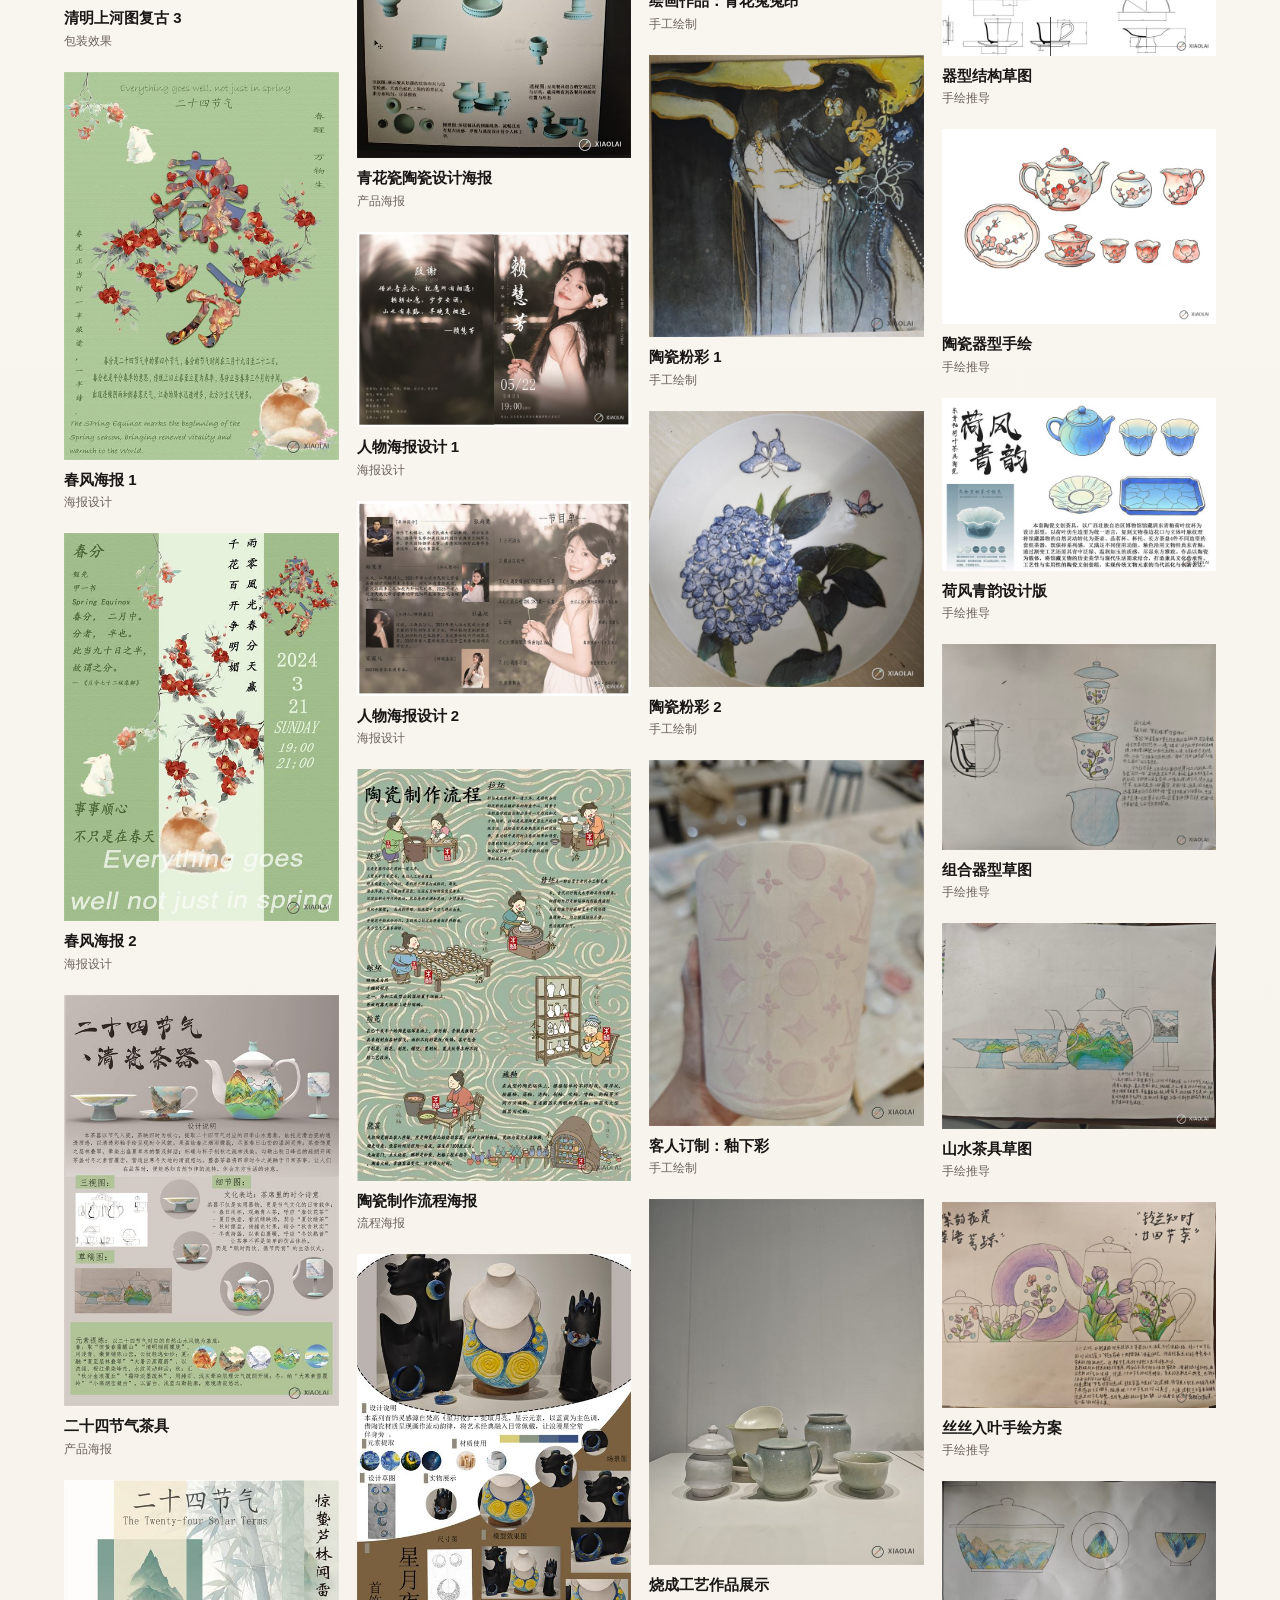
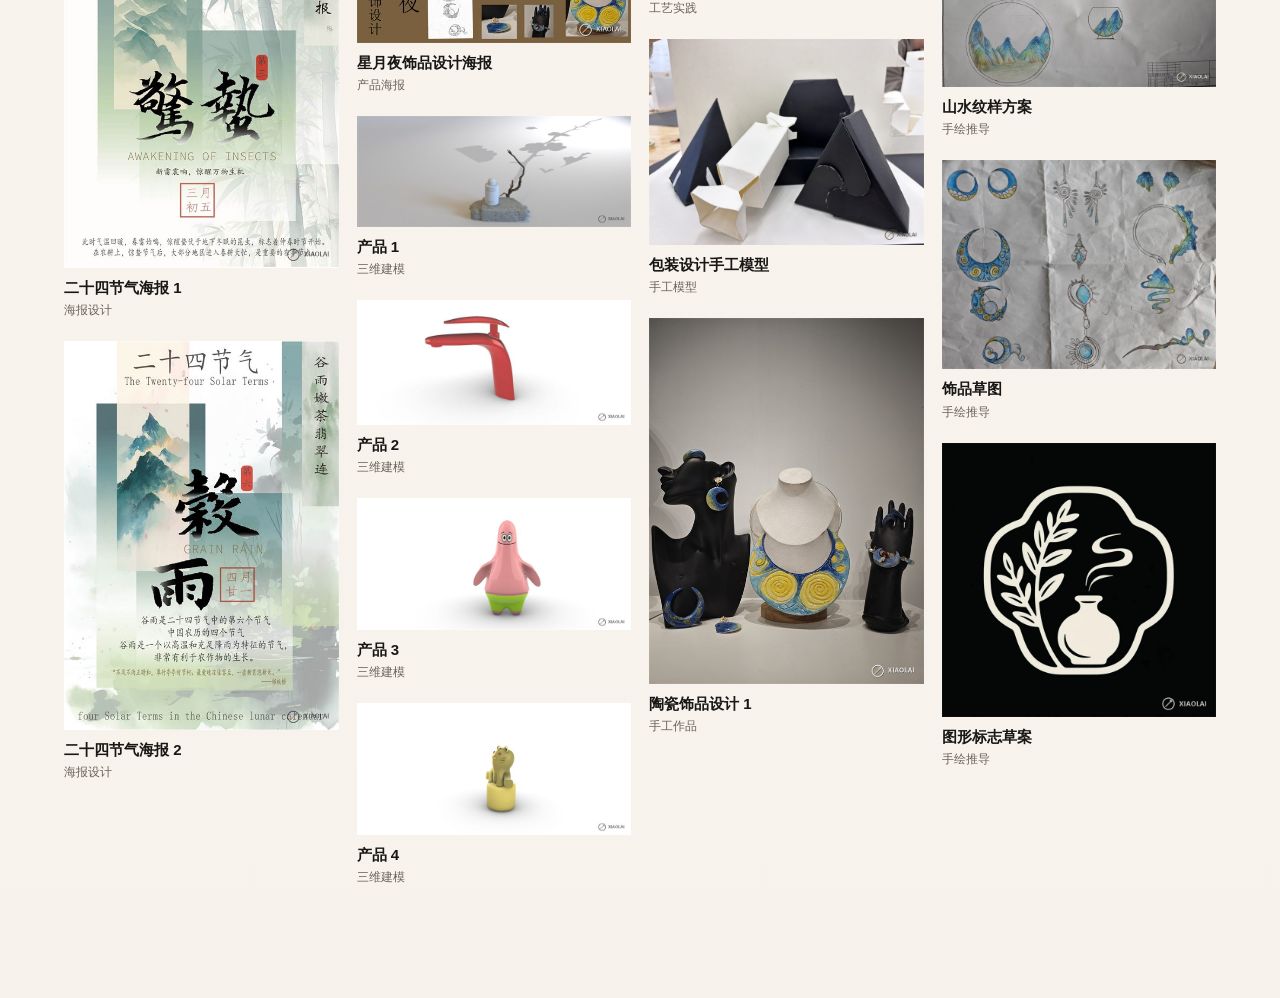
==== commit aa54538e: "Switch project thumbnails to main image gallery" ====
--- a/index.html
+++ b/index.html
@@ -11,7 +11,7 @@
     <meta property="og:image" content="assets/thumbs/render-06.jpg?v=20260517-wm1" />
     <title>Xiaolai | Ceramic Product & Cultural Creative Design</title>
     <link rel="icon" href="favicon.svg" type="image/svg+xml" />
-    <link rel="stylesheet" href="styles.css?v=20260517-7" />
+    <link rel="stylesheet" href="styles.css?v=20260517-8" />
   </head>
   <body>
     <header class="site-header" aria-label="作品集导航">
@@ -77,7 +77,7 @@
       </figure>
     </div>
 
-    <script src="data.js?v=20260517-7"></script>
-    <script src="app.js?v=20260517-7"></script>
+    <script src="data.js?v=20260517-8"></script>
+    <script src="app.js?v=20260517-8"></script>
   </body>
 </html>
--- a/styles.css
+++ b/styles.css
@@ -260,8 +260,7 @@
 
 .project-trigger img,
 .archive-item img,
-.mini-thumb img,
-.image-button img {
+.mini-thumb img {
   width: 100%;
   height: 100%;
   object-fit: cover;
@@ -333,16 +332,16 @@
 
 .detail-media {
   min-height: 420px;
-}
-
-.image-button {
+  display: flex;
+  align-items: center;
+}
+
+.detail-main-image {
   width: 100%;
   height: min(72vh, 760px);
-  padding: 0;
-  border: 0;
+  object-fit: contain;
   background: #eee5db;
   box-shadow: var(--shadow);
-  cursor: zoom-in;
 }
 
 .detail-copy p:not(.eyebrow) {
@@ -363,7 +362,25 @@
   padding: 0;
   border: 1px solid rgba(222, 208, 192, 0.9);
   background: #efe6da;
-  cursor: zoom-in;
+  cursor: pointer;
+  opacity: 0.72;
+  transition: border-color 180ms ease, opacity 180ms ease, transform 180ms ease;
+}
+
+.mini-thumb:hover,
+.mini-thumb.is-active {
+  opacity: 1;
+}
+
+.mini-thumb.is-active {
+  border-color: var(--clay);
+  outline: 2px solid rgba(184, 101, 69, 0.28);
+  outline-offset: 2px;
+}
+
+.mini-thumb:focus-visible {
+  outline: 2px solid var(--clay);
+  outline-offset: 3px;
 }
 
 .segmented-control {
@@ -560,7 +577,7 @@
     min-height: 0;
   }
 
-  .image-button {
+  .detail-main-image {
     height: 62vh;
   }
 
@@ -577,7 +594,7 @@
 
   .nav-links {
     display: grid;
-    grid-template-columns: repeat(3, 1fr);
+    grid-template-columns: repeat(2, 1fr);
     gap: 8px;
     font-size: 13px;
   }
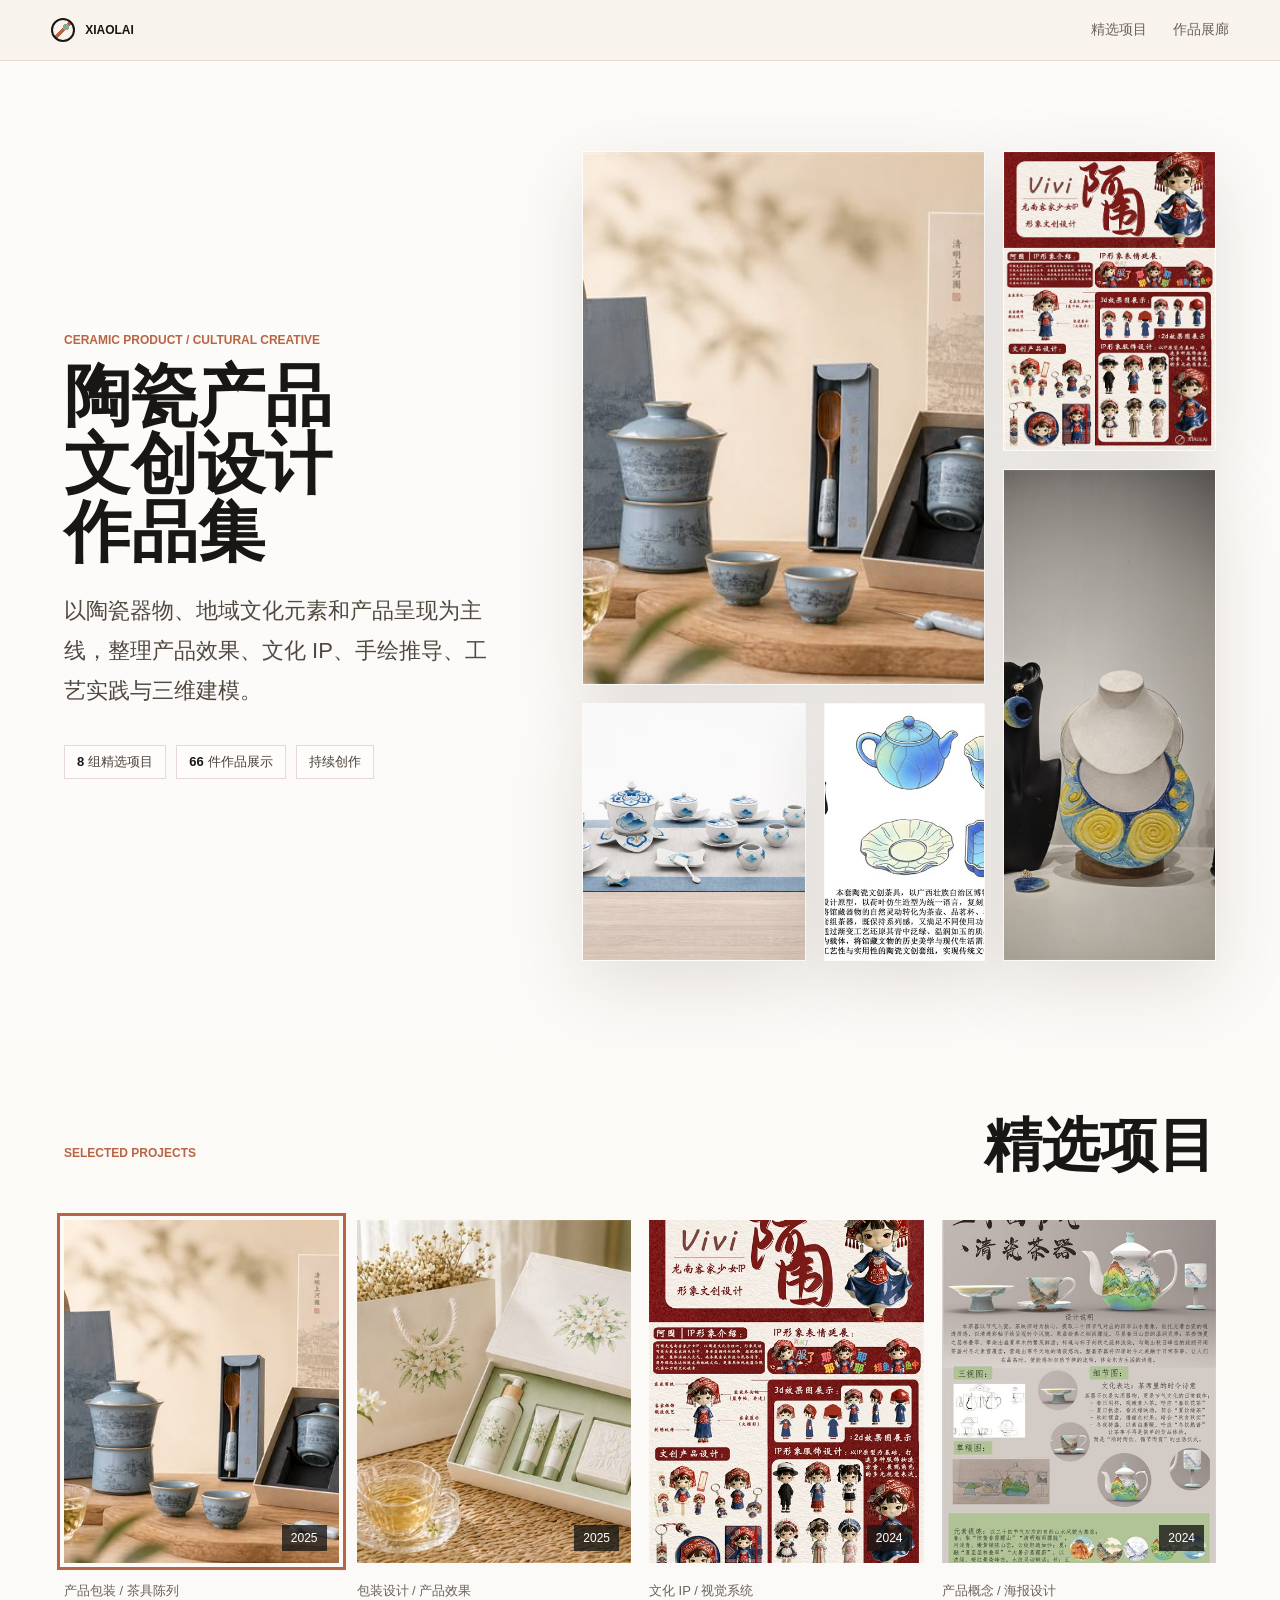
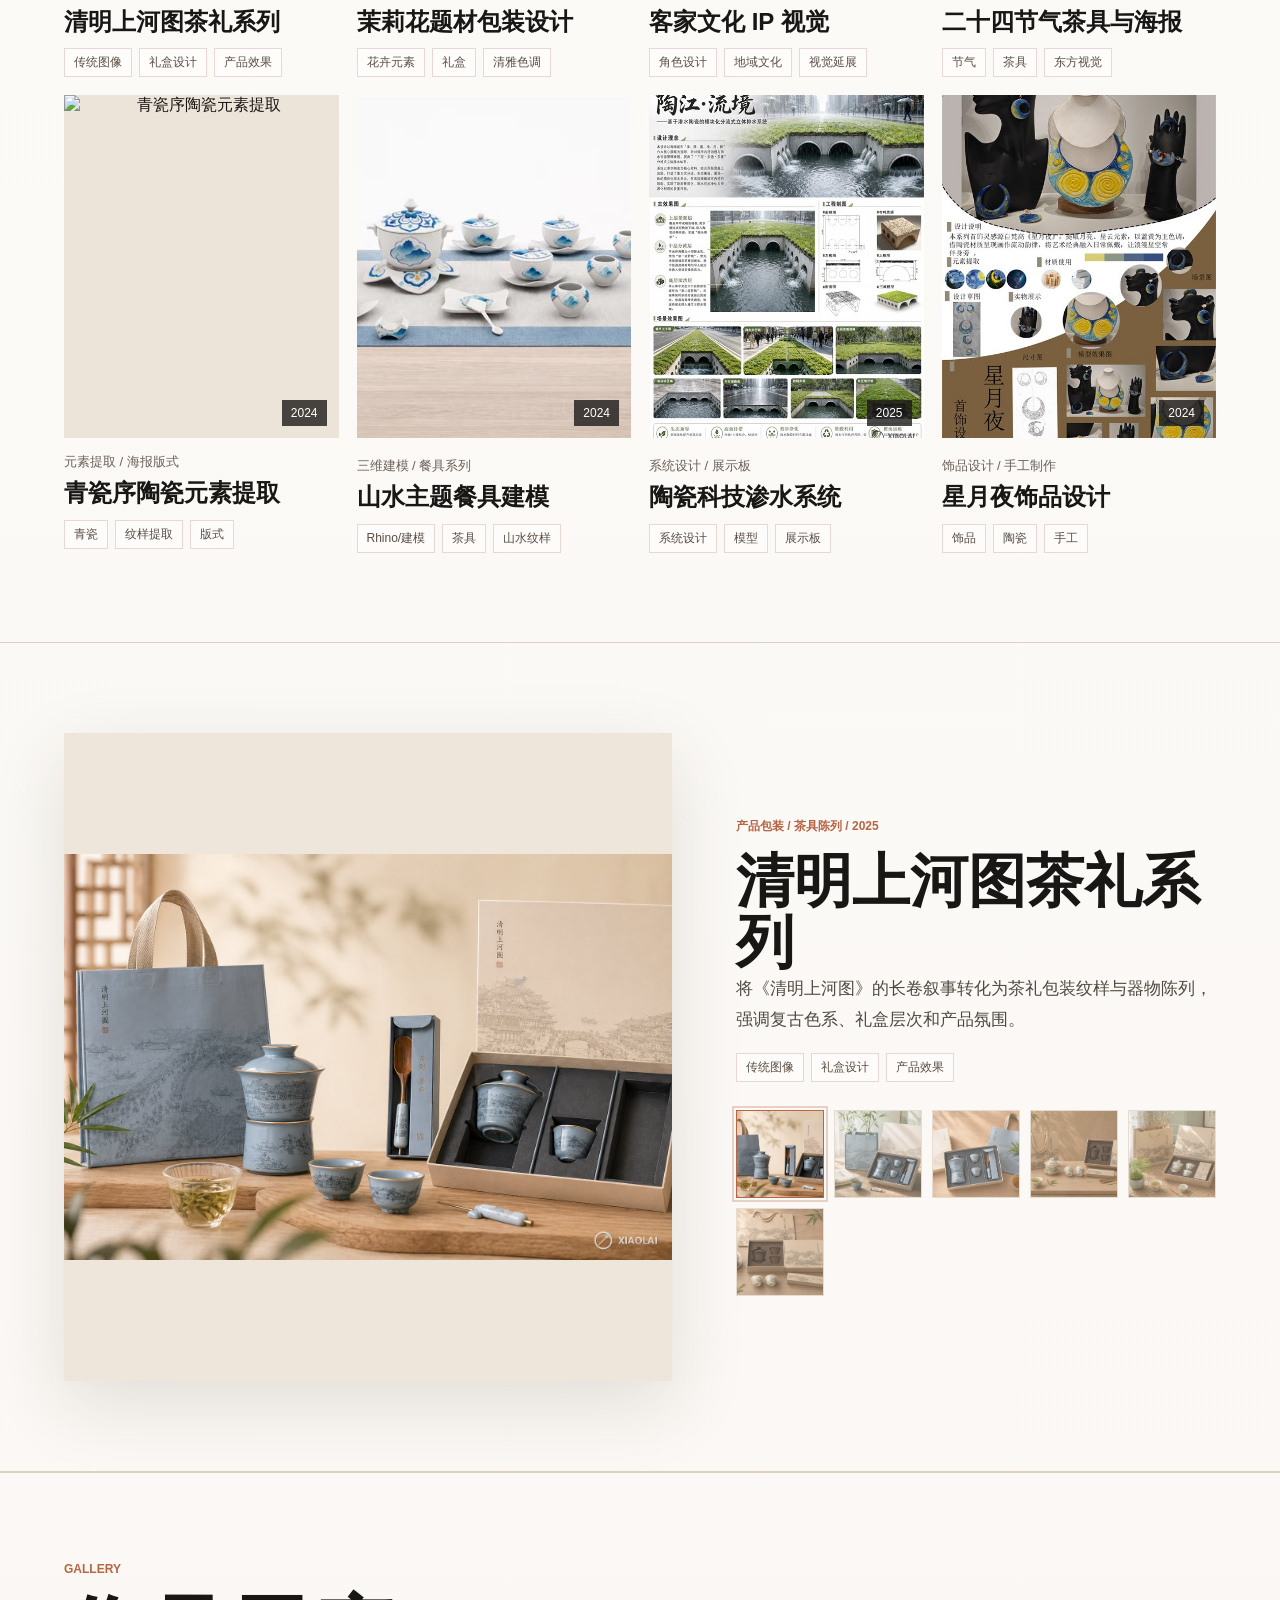
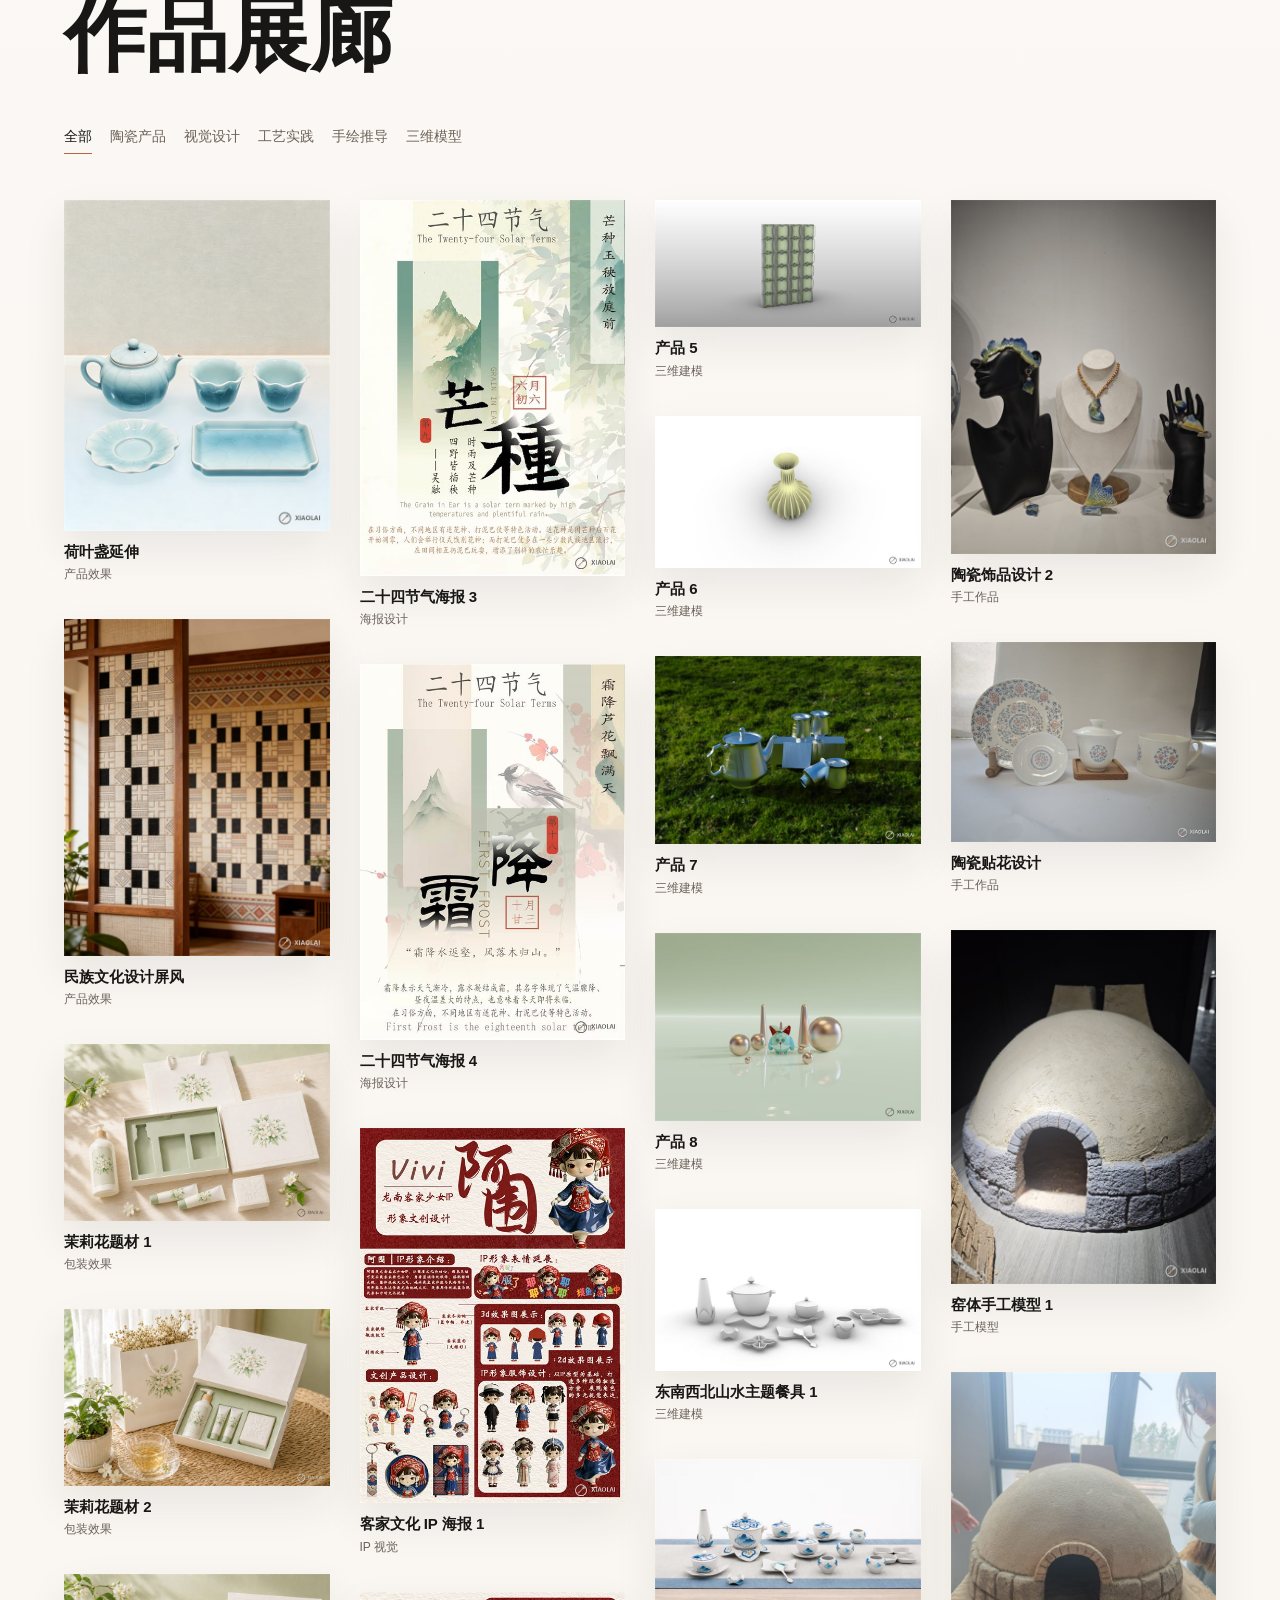
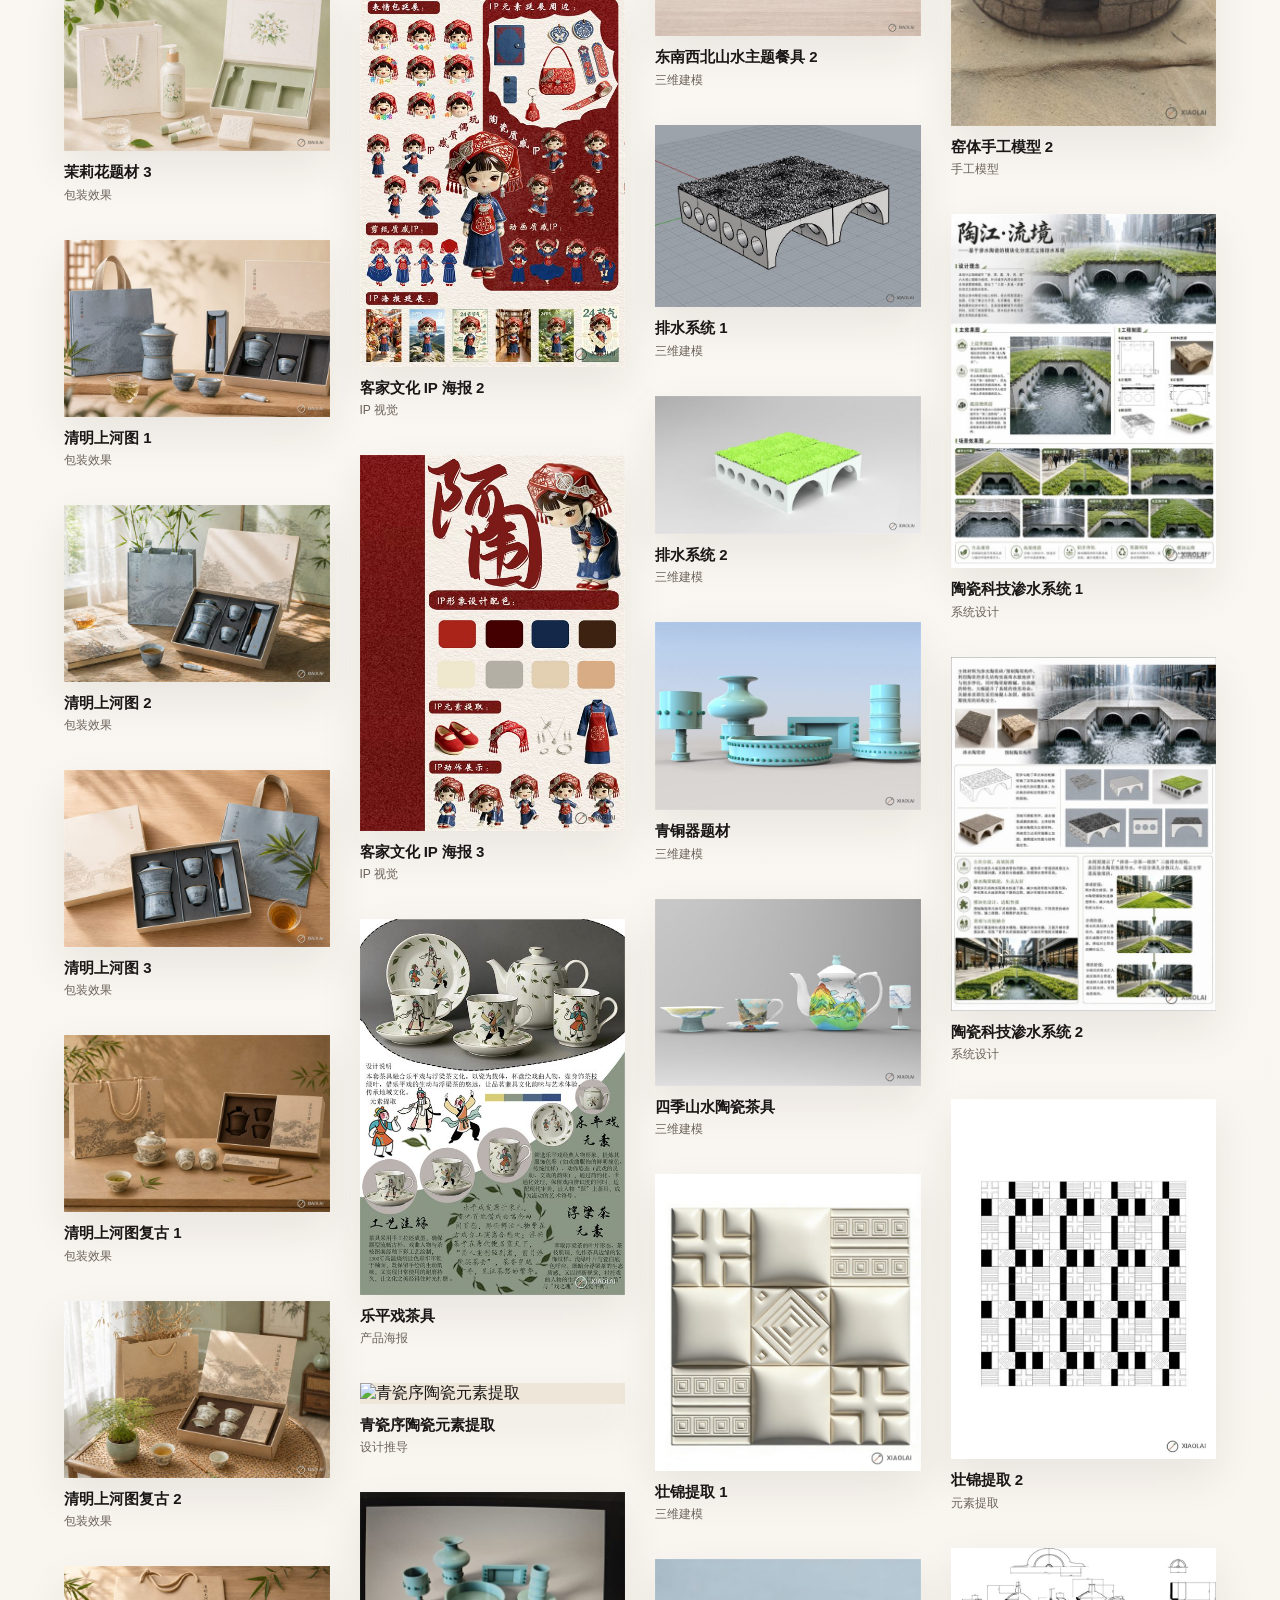
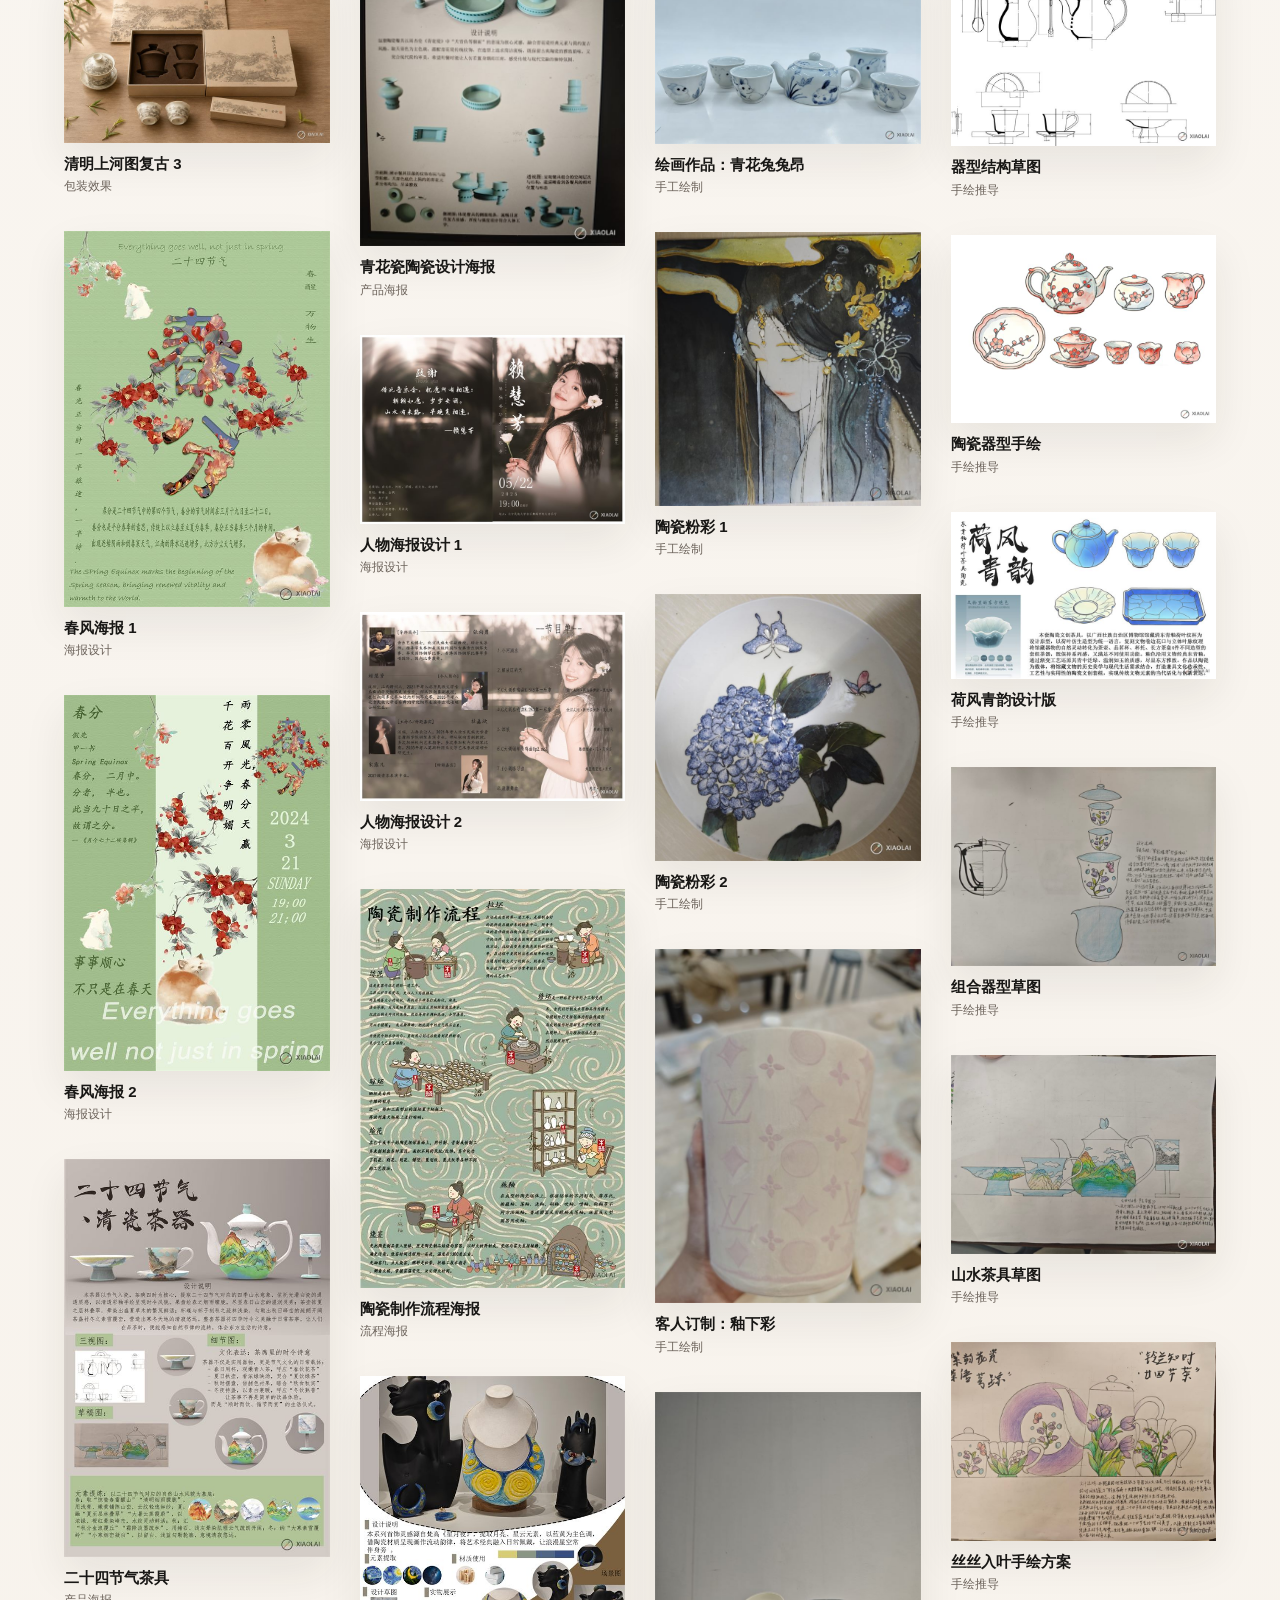
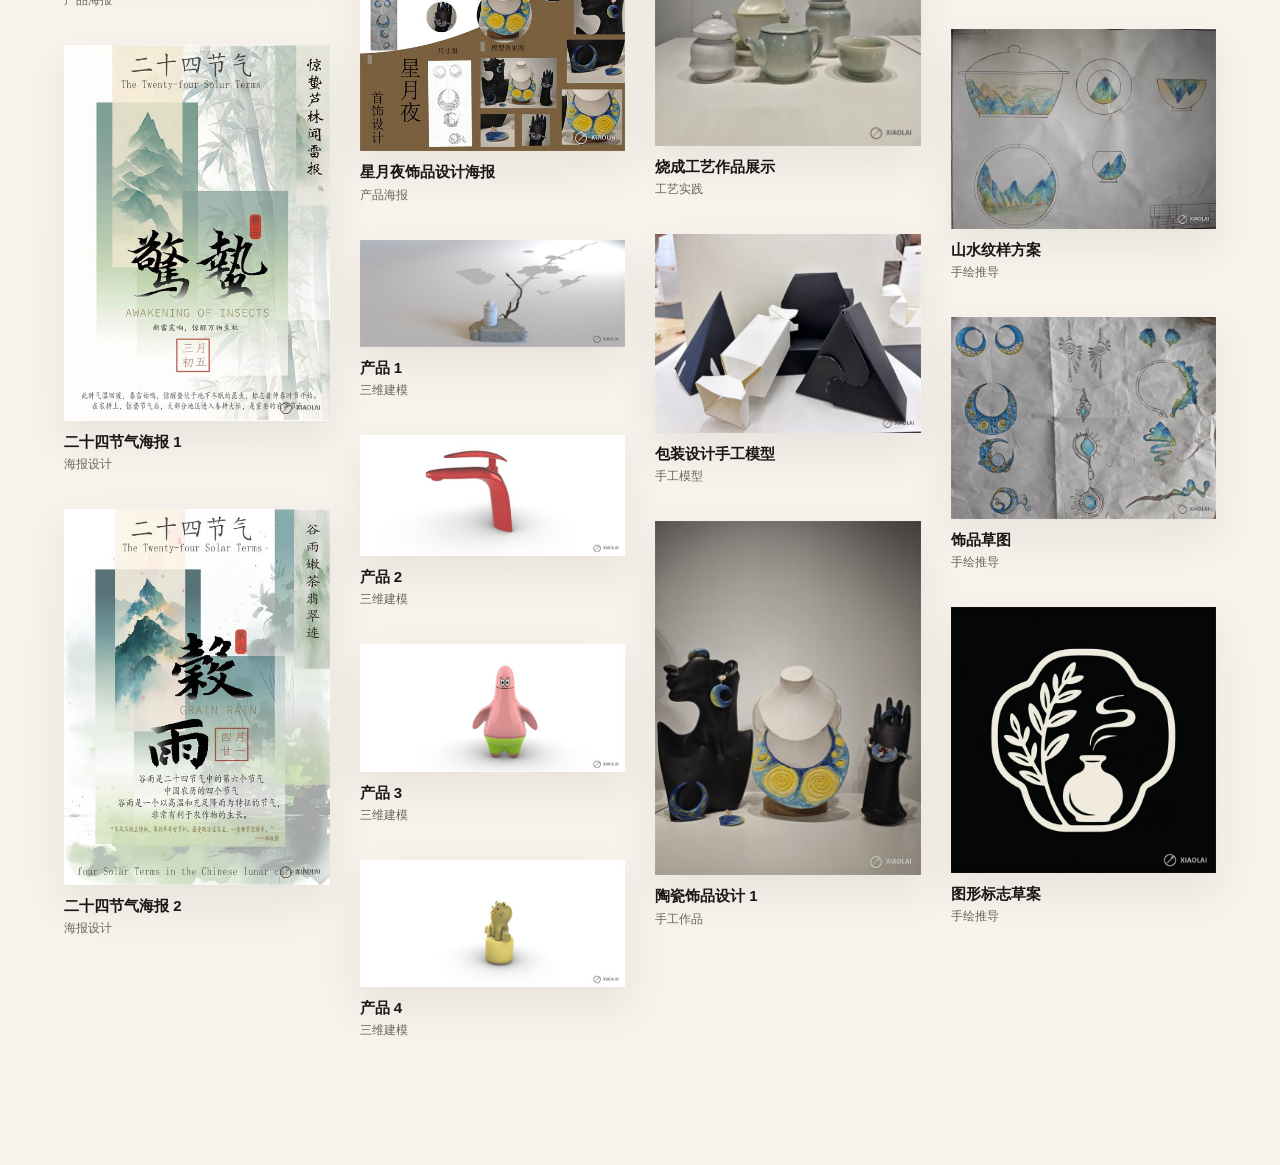
==== commit 8d4504da: "Rework all works section as gallery" ====
--- a/index.html
+++ b/index.html
@@ -11,7 +11,7 @@
     <meta property="og:image" content="assets/thumbs/render-06.jpg?v=20260517-wm1" />
     <title>Xiaolai | Ceramic Product & Cultural Creative Design</title>
     <link rel="icon" href="favicon.svg" type="image/svg+xml" />
-    <link rel="stylesheet" href="styles.css?v=20260517-8" />
+    <link rel="stylesheet" href="styles.css?v=20260517-10" />
   </head>
   <body>
     <header class="site-header" aria-label="作品集导航">
@@ -21,7 +21,7 @@
       </a>
       <nav class="nav-links" aria-label="页面导航">
         <a href="#projects">精选项目</a>
-        <a href="#archive">全部作品</a>
+        <a href="#gallery">作品展廊</a>
       </nav>
     </header>
 
@@ -58,13 +58,13 @@
 
       <section id="project-detail" class="detail-section" aria-live="polite"></section>
 
-      <section id="archive" class="section-shell archive-section">
-        <div class="section-heading">
-          <p class="eyebrow">All Works</p>
-          <h2>全部作品</h2>
+      <section id="gallery" class="section-shell gallery-section">
+        <div class="gallery-heading">
+          <p class="eyebrow">Gallery</p>
+          <h2>作品展廊</h2>
         </div>
-        <div id="archive-filters" class="segmented-control" role="list" aria-label="作品筛选"></div>
-        <div id="archive-grid" class="archive-grid"></div>
+        <div id="gallery-filters" class="gallery-filter" role="list" aria-label="作品类别"></div>
+        <div id="gallery-grid" class="gallery-grid"></div>
       </section>
 
     </main>
@@ -77,7 +77,7 @@
       </figure>
     </div>
 
-    <script src="data.js?v=20260517-8"></script>
-    <script src="app.js?v=20260517-8"></script>
+    <script src="data.js?v=20260517-10"></script>
+    <script src="app.js?v=20260517-10"></script>
   </body>
 </html>
--- a/styles.css
+++ b/styles.css
@@ -229,11 +229,25 @@
 }
 
 .section-heading h2,
-.detail-copy h2 {
+.detail-copy h2,
+.gallery-heading h2 {
   margin: 0;
   font-size: clamp(28px, 4.8vw, 58px);
   line-height: 1.05;
   letter-spacing: 0;
+}
+
+.gallery-section {
+  border-top: 1px solid var(--line);
+}
+
+.gallery-heading {
+  max-width: 860px;
+  margin-bottom: clamp(22px, 4vw, 42px);
+}
+
+.gallery-heading h2 {
+  font-size: clamp(38px, 6.5vw, 82px);
 }
 
 .project-grid {
@@ -259,7 +273,7 @@
 }
 
 .project-trigger img,
-.archive-item img,
+.gallery-item img,
 .mini-thumb img {
   width: 100%;
   height: 100%;
@@ -383,38 +397,39 @@
   outline-offset: 3px;
 }
 
-.segmented-control {
+.gallery-filter {
   display: flex;
   flex-wrap: wrap;
-  gap: 8px;
-  margin-bottom: 24px;
-}
-
-.filter-button {
-  min-height: 38px;
-  padding: 8px 15px;
-  border: 1px solid var(--line);
-  background: rgba(255, 255, 255, 0.42);
-  color: var(--muted);
+  gap: 18px;
+  margin-bottom: clamp(26px, 4vw, 46px);
+}
+
+.gallery-filter-button {
+  min-height: 34px;
+  padding: 4px 0;
+  border: 0;
+  border-bottom: 1px solid transparent;
+  background: transparent;
+  color: #6d6258;
   cursor: pointer;
-}
-
-.filter-button:hover,
-.filter-button.is-active {
-  border-color: var(--ink);
-  background: var(--ink);
-  color: #fff;
-}
-
-.archive-grid {
+  font-size: 14px;
+}
+
+.gallery-filter-button:hover,
+.gallery-filter-button.is-active {
+  border-bottom-color: var(--clay);
+  color: var(--ink);
+}
+
+.gallery-grid {
   columns: 4 220px;
-  column-gap: 18px;
-}
-
-.archive-item {
+  column-gap: clamp(18px, 2.4vw, 30px);
+}
+
+.gallery-item {
   width: 100%;
   display: inline-block;
-  margin: 0 0 18px;
+  margin: 0 0 clamp(22px, 3vw, 34px);
   padding: 0;
   break-inside: avoid;
   border: 0;
@@ -423,24 +438,32 @@
   cursor: zoom-in;
 }
 
-.archive-item img {
+.gallery-item img {
   width: 100%;
   height: auto;
   background: #efe6da;
-}
-
-.archive-item span {
+  box-shadow: 0 18px 40px rgba(43, 34, 27, 0.08);
+  transition: transform 260ms ease, filter 260ms ease, box-shadow 260ms ease;
+}
+
+.gallery-item:hover img {
+  transform: translateY(-3px);
+  filter: saturate(1.04) contrast(1.02);
+  box-shadow: 0 24px 52px rgba(43, 34, 27, 0.12);
+}
+
+.gallery-item span {
   display: grid;
   gap: 4px;
-  padding: 10px 0 4px;
-}
-
-.archive-item strong {
+  padding: 11px 0 2px;
+}
+
+.gallery-item strong {
   font-size: 15px;
   line-height: 1.35;
 }
 
-.archive-item em {
+.gallery-item em {
   color: var(--muted);
   font-size: 12px;
   font-style: normal;
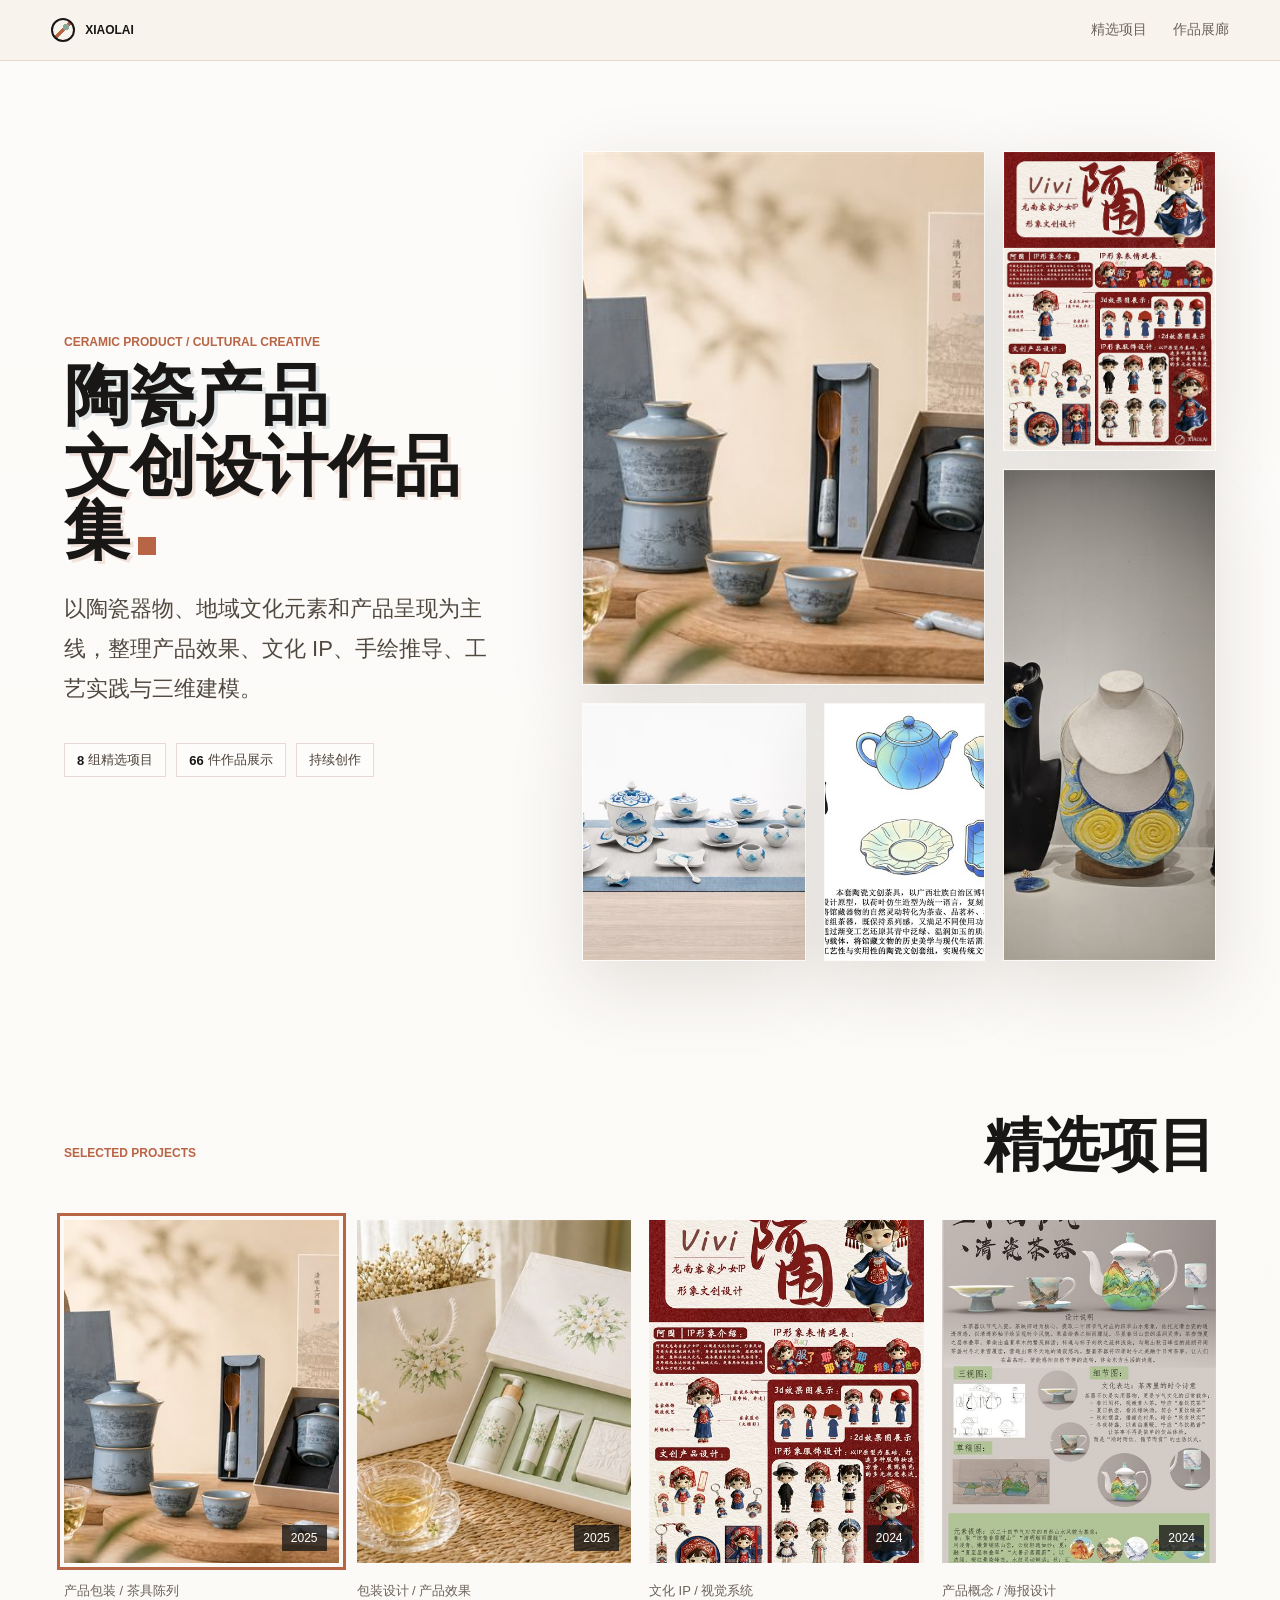
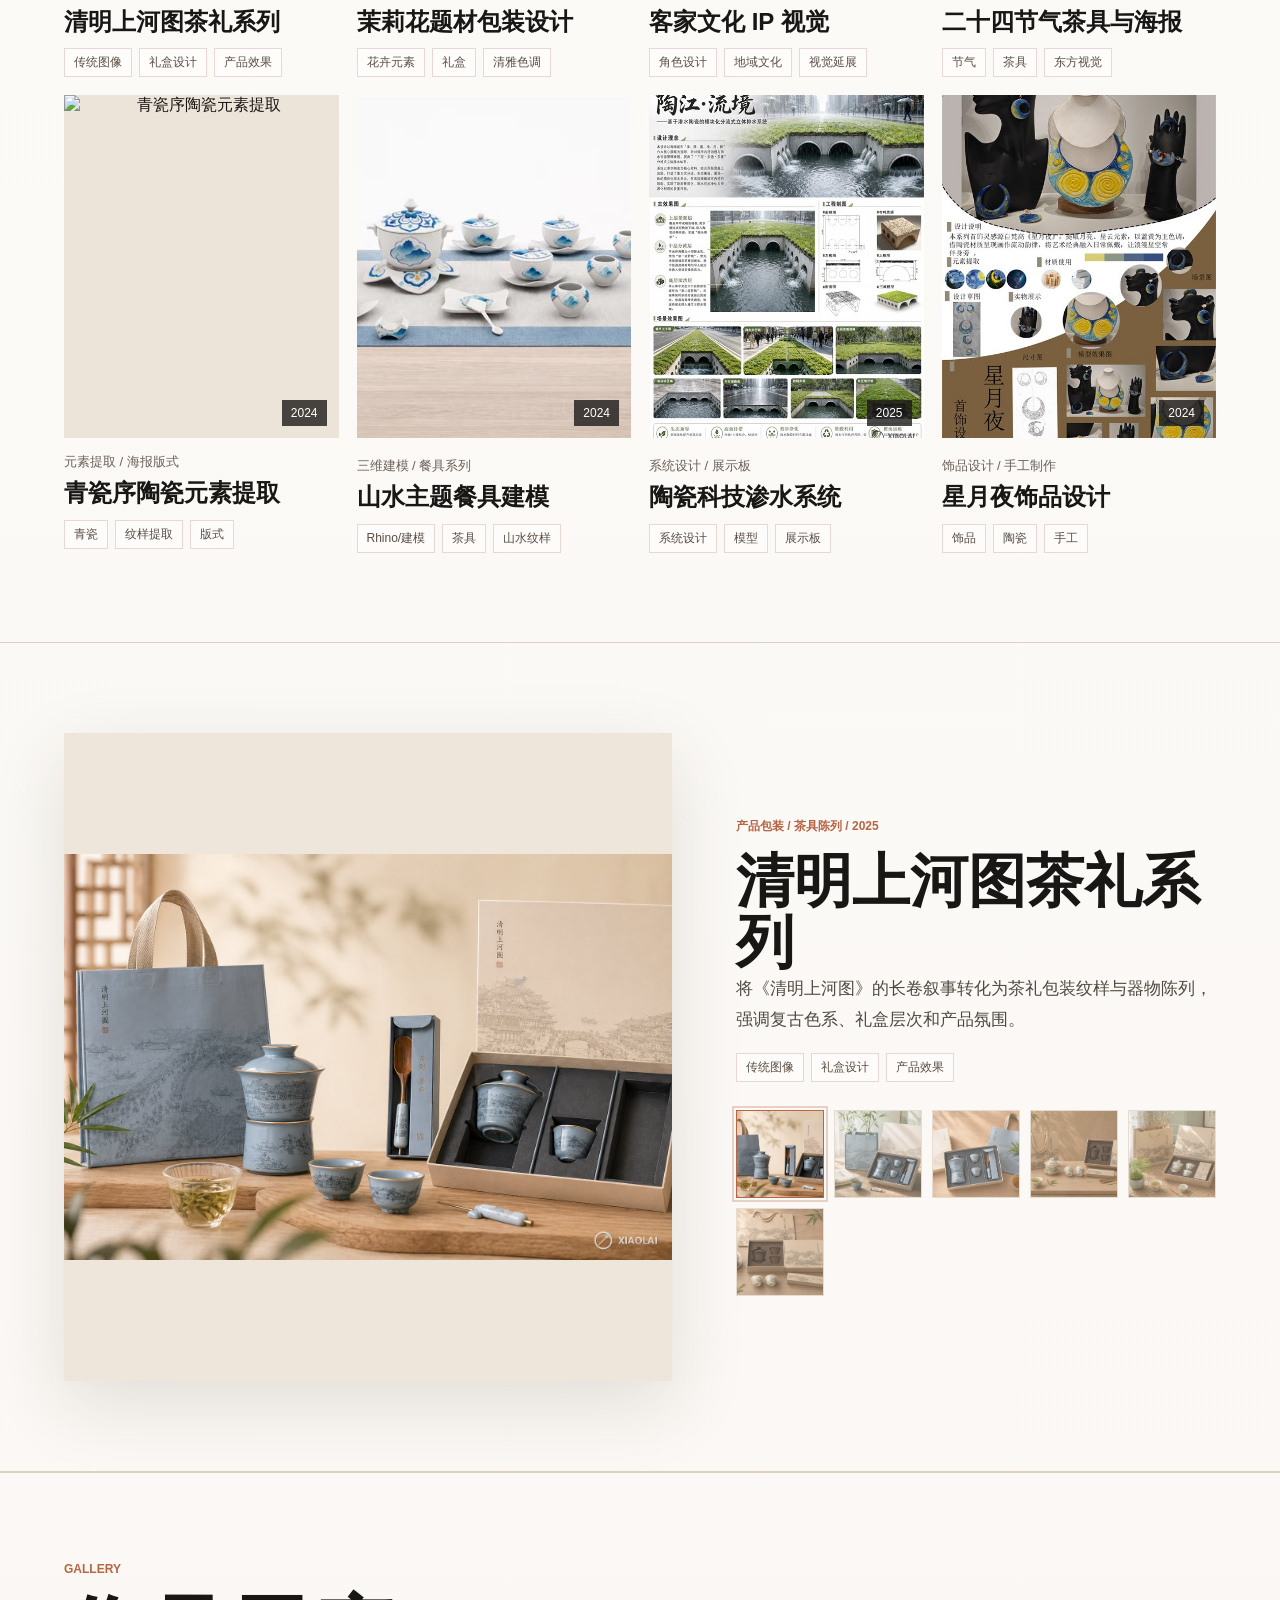
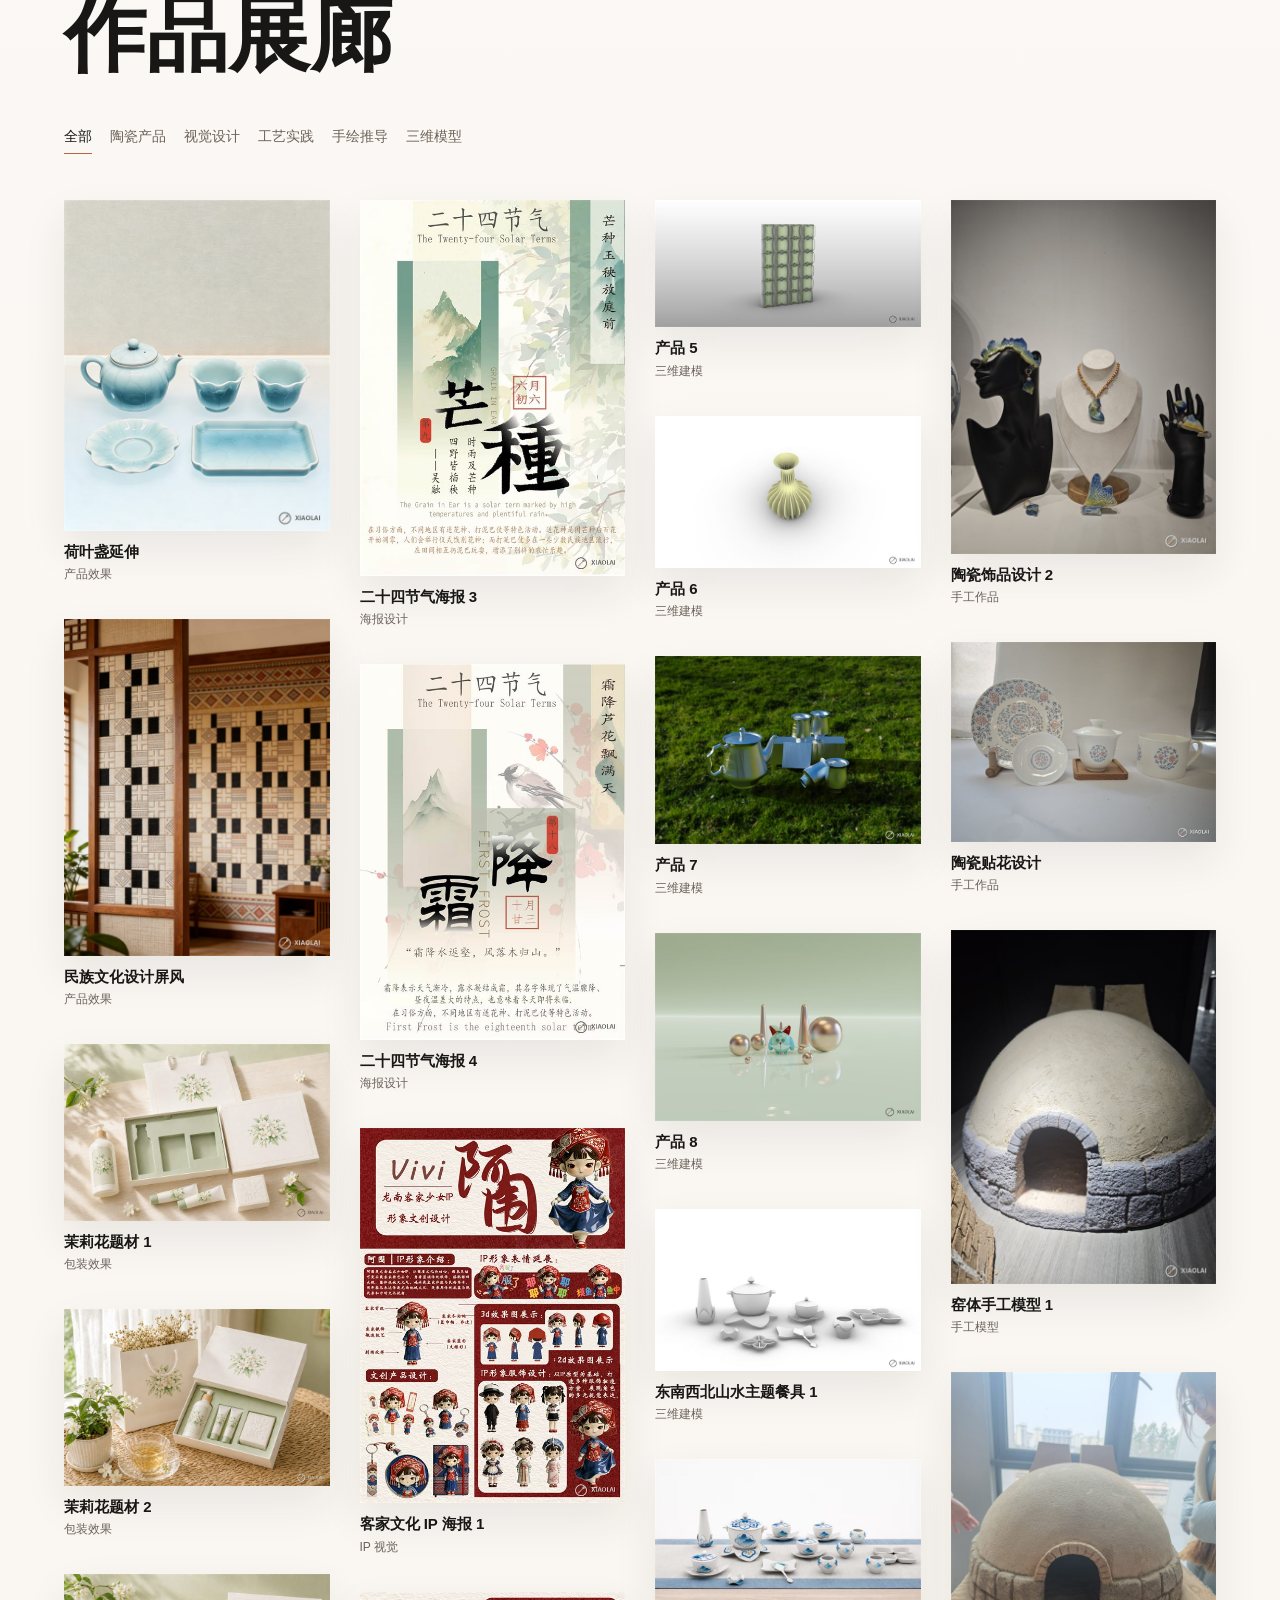
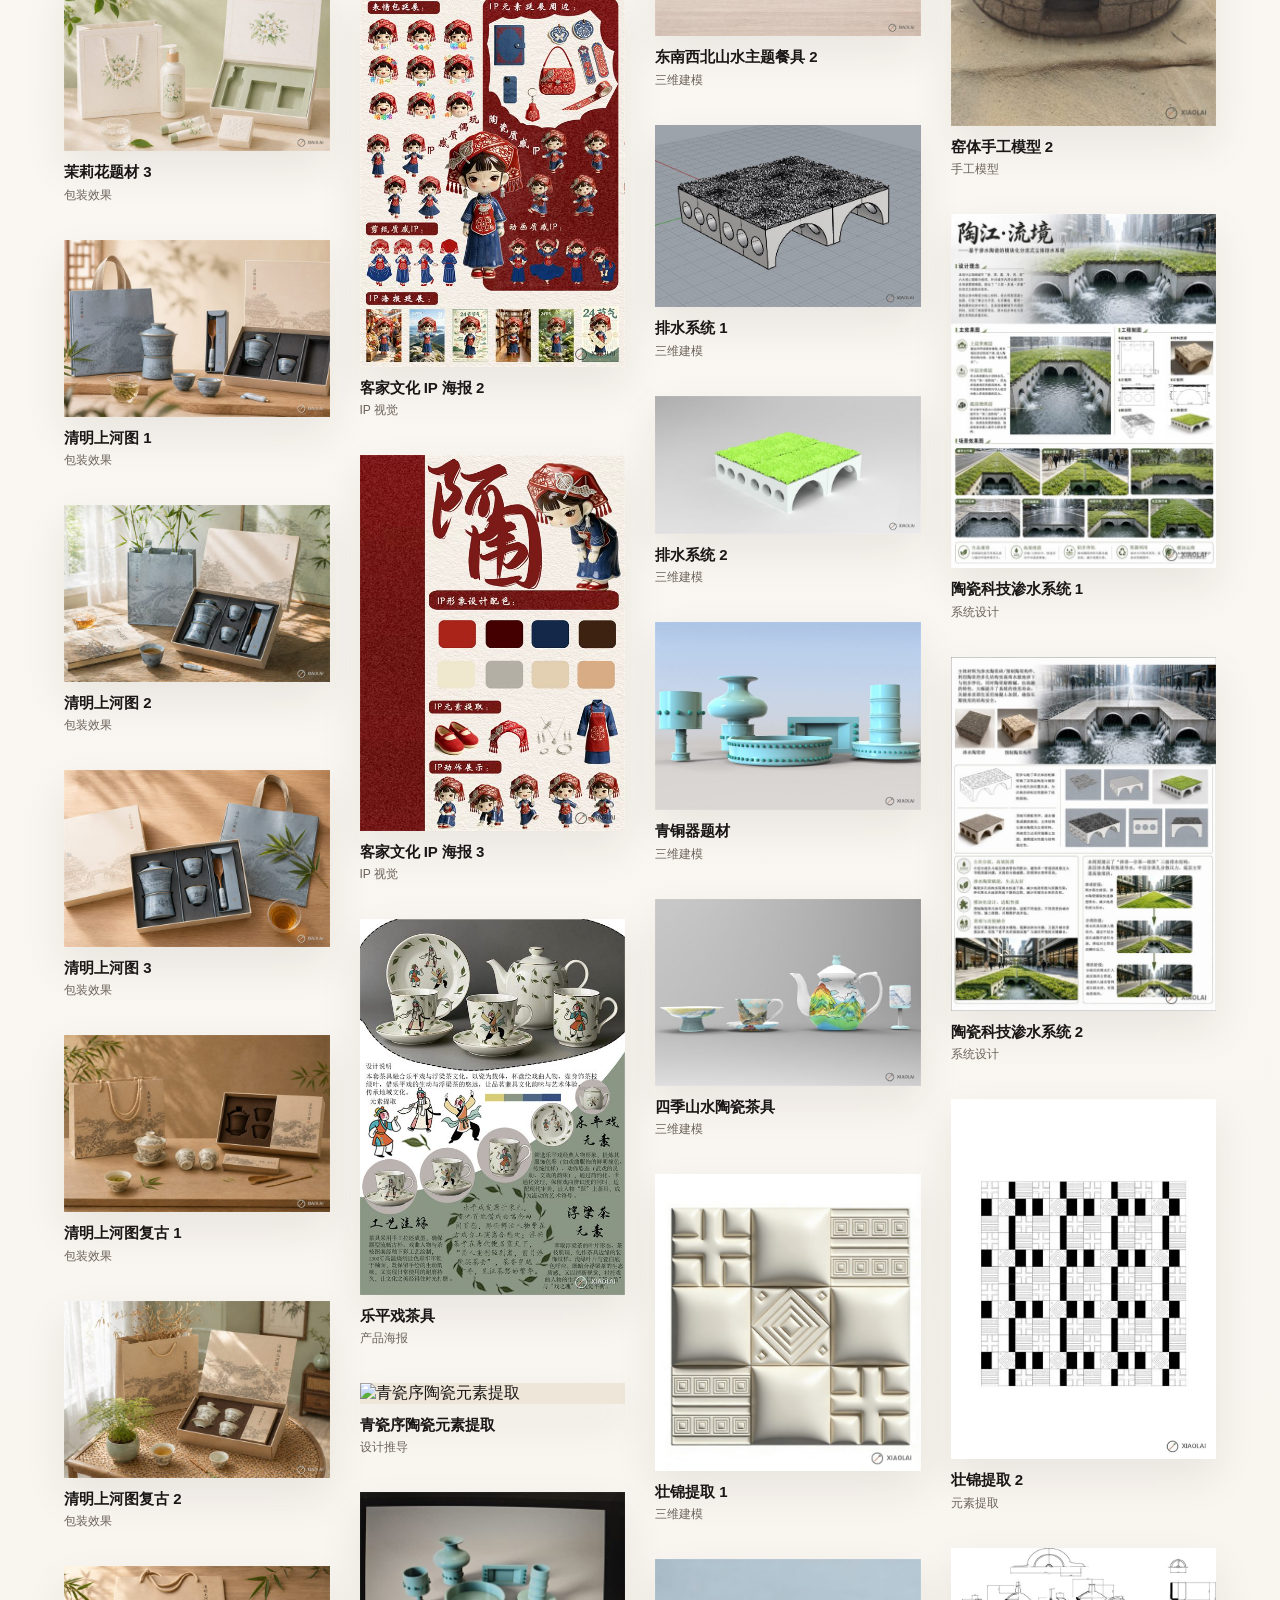
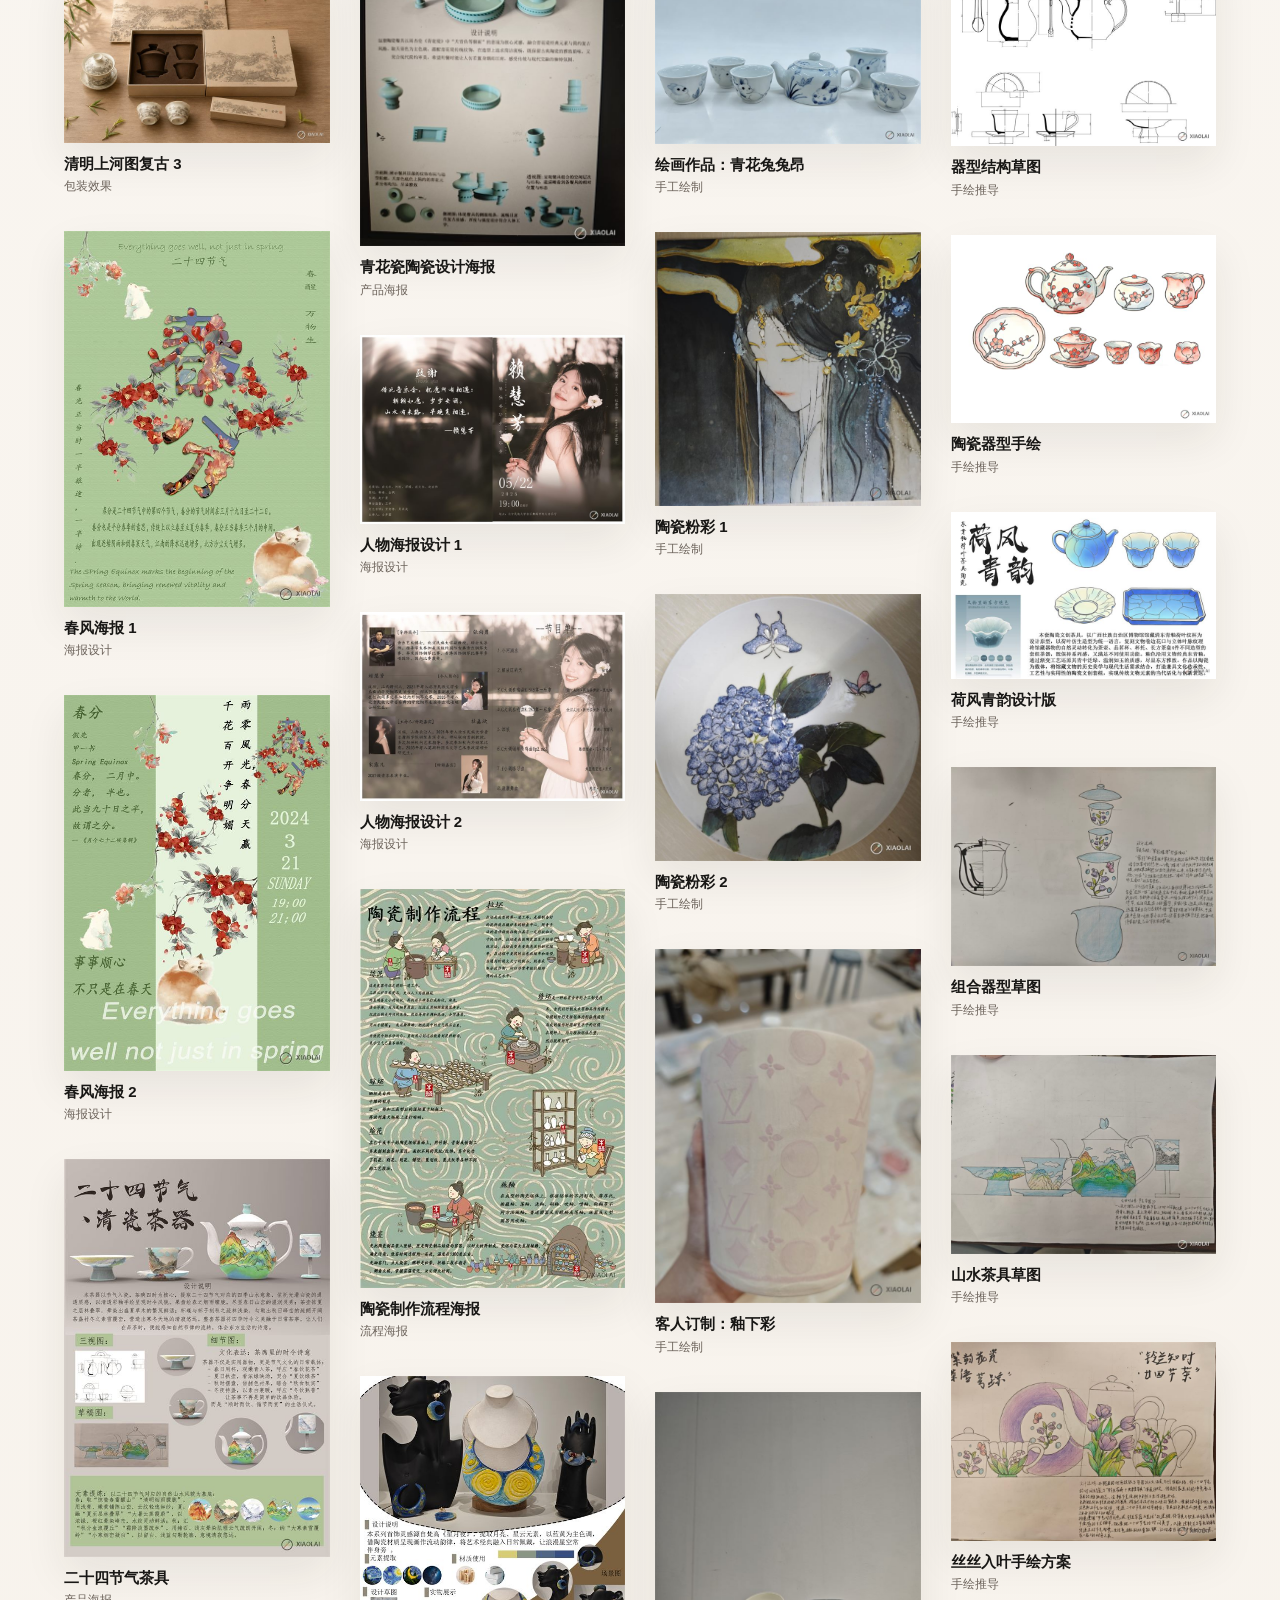
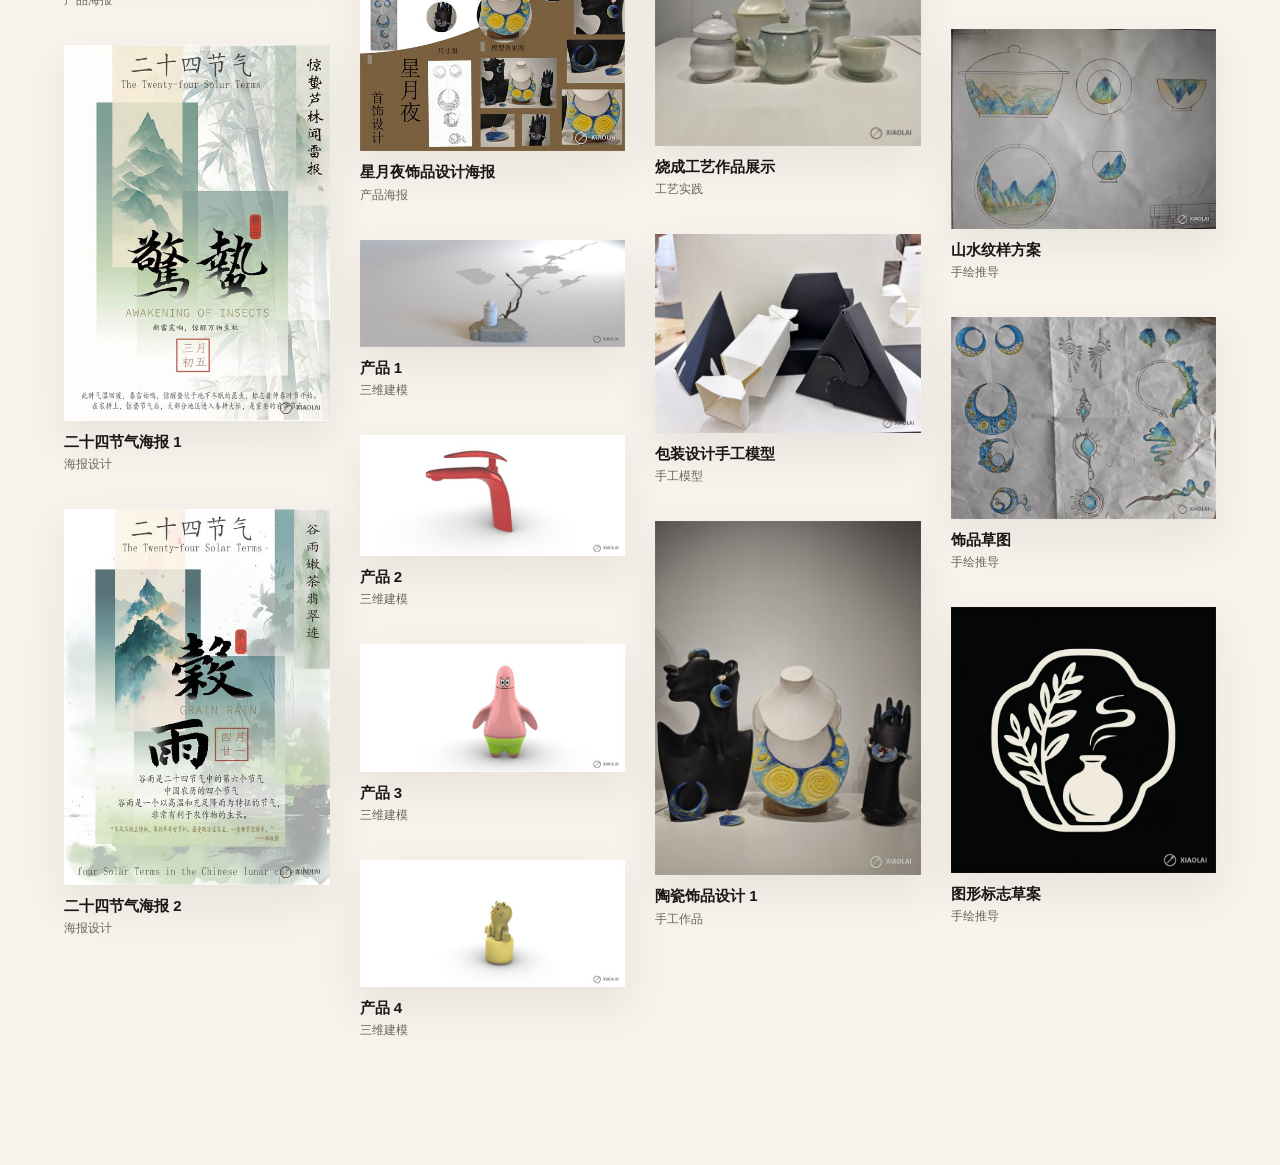
==== commit 7da0ffa0: "Refine hero title typography" ====
--- a/index.html
+++ b/index.html
@@ -11,7 +11,7 @@
     <meta property="og:image" content="assets/thumbs/render-06.jpg?v=20260517-wm1" />
     <title>Xiaolai | Ceramic Product & Cultural Creative Design</title>
     <link rel="icon" href="favicon.svg" type="image/svg+xml" />
-    <link rel="stylesheet" href="styles.css?v=20260517-10" />
+    <link rel="stylesheet" href="styles.css?v=20260517-11" />
   </head>
   <body>
     <header class="site-header" aria-label="作品集导航">
@@ -29,7 +29,10 @@
       <section class="hero" aria-labelledby="hero-title">
         <div class="hero-copy">
           <p class="eyebrow">Ceramic Product / Cultural Creative</p>
-          <h1 id="hero-title"><span>陶瓷产品</span><span>文创设计</span><span>作品集</span></h1>
+          <h1 id="hero-title" class="hero-title" aria-label="陶瓷产品文创设计作品集">
+            <span class="hero-title-line hero-title-primary">陶瓷产品</span>
+            <span class="hero-title-line hero-title-secondary">文创设计作品集</span>
+          </h1>
           <p class="hero-lead">
             以陶瓷器物、地域文化元素和产品呈现为主线，整理产品效果、文化 IP、手绘推导、工艺实践与三维建模。
           </p>
@@ -77,7 +80,7 @@
       </figure>
     </div>
 
-    <script src="data.js?v=20260517-10"></script>
-    <script src="app.js?v=20260517-10"></script>
+    <script src="data.js?v=20260517-11"></script>
+    <script src="app.js?v=20260517-11"></script>
   </body>
 </html>
--- a/styles.css
+++ b/styles.css
@@ -128,16 +128,44 @@
   margin-top: 0;
 }
 
-h1 {
+.hero-title {
+  max-width: 540px;
   margin-bottom: 24px;
-  font-size: clamp(40px, 5.2vw, 72px);
-  line-height: 1.02;
+  color: var(--ink);
+  font-family:
+    "Source Han Serif SC", "Noto Serif CJK SC", "Songti SC", "STSong", "SimSun",
+    serif;
+  font-size: 66px;
+  font-weight: 900;
+  line-height: 0.98;
   letter-spacing: 0;
-  font-weight: 850;
-}
-
-h1 span {
+  text-rendering: geometricPrecision;
+}
+
+.hero-title-line {
   display: block;
+  position: relative;
+  width: max-content;
+  max-width: 100%;
+}
+
+.hero-title-primary {
+  text-shadow: 0.055em 0.045em 0 rgba(66, 103, 122, 0.16);
+}
+
+.hero-title-secondary {
+  margin-top: 6px;
+  text-shadow: 0.05em 0.04em 0 rgba(184, 101, 69, 0.16);
+}
+
+.hero-title-secondary::after {
+  content: "";
+  display: inline-block;
+  width: 0.28em;
+  height: 0.28em;
+  margin-left: 0.12em;
+  background: var(--clay);
+  transform: translateY(0.03em);
 }
 
 .hero-lead {
@@ -558,8 +586,9 @@
     padding-top: 34px;
   }
 
-  h1 {
-    font-size: 48px;
+  .hero-title {
+    font-size: 46px;
+    line-height: 1;
   }
 
   .hero-board {
@@ -634,9 +663,10 @@
     text-align: right;
   }
 
-  h1 {
-    font-size: 39px;
-    line-height: 1.05;
+  .hero-title {
+    font-size: 37px;
+    line-height: 1.03;
+    margin-bottom: 20px;
   }
 
   .hero-lead {
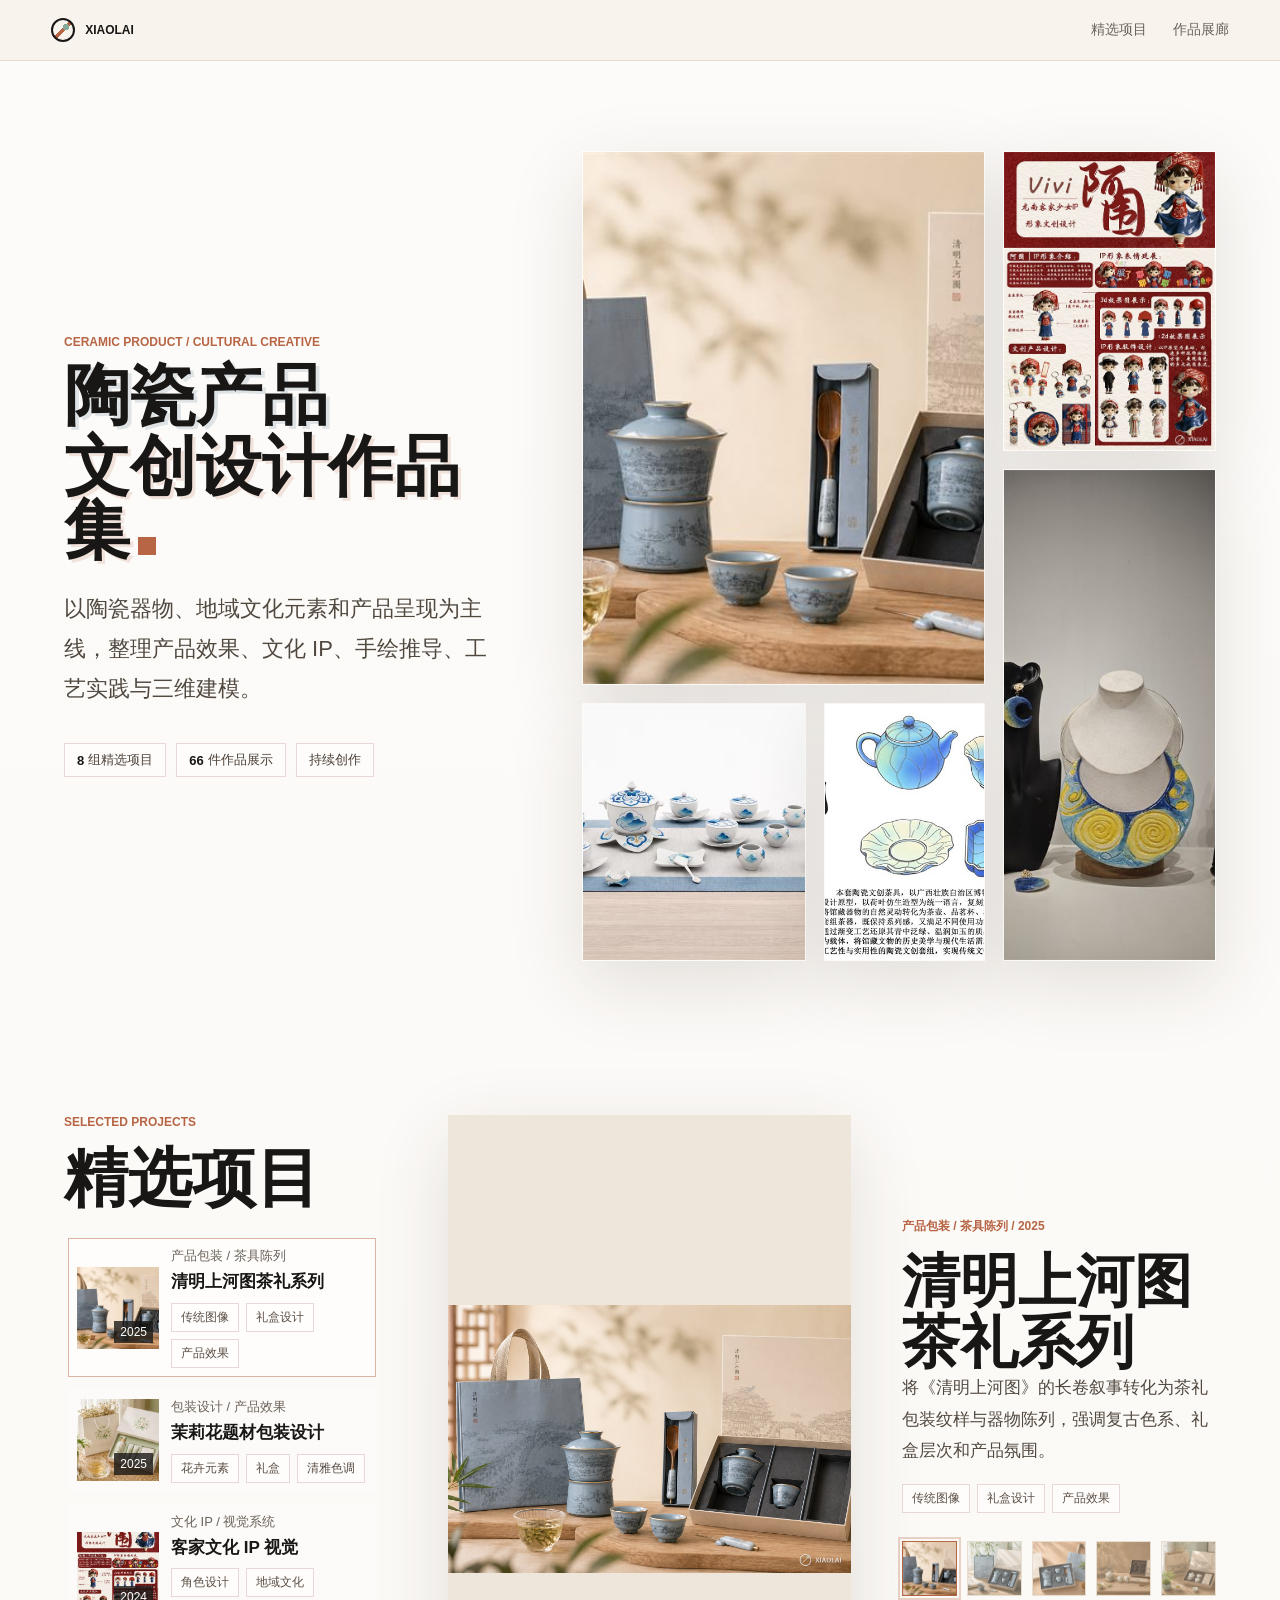
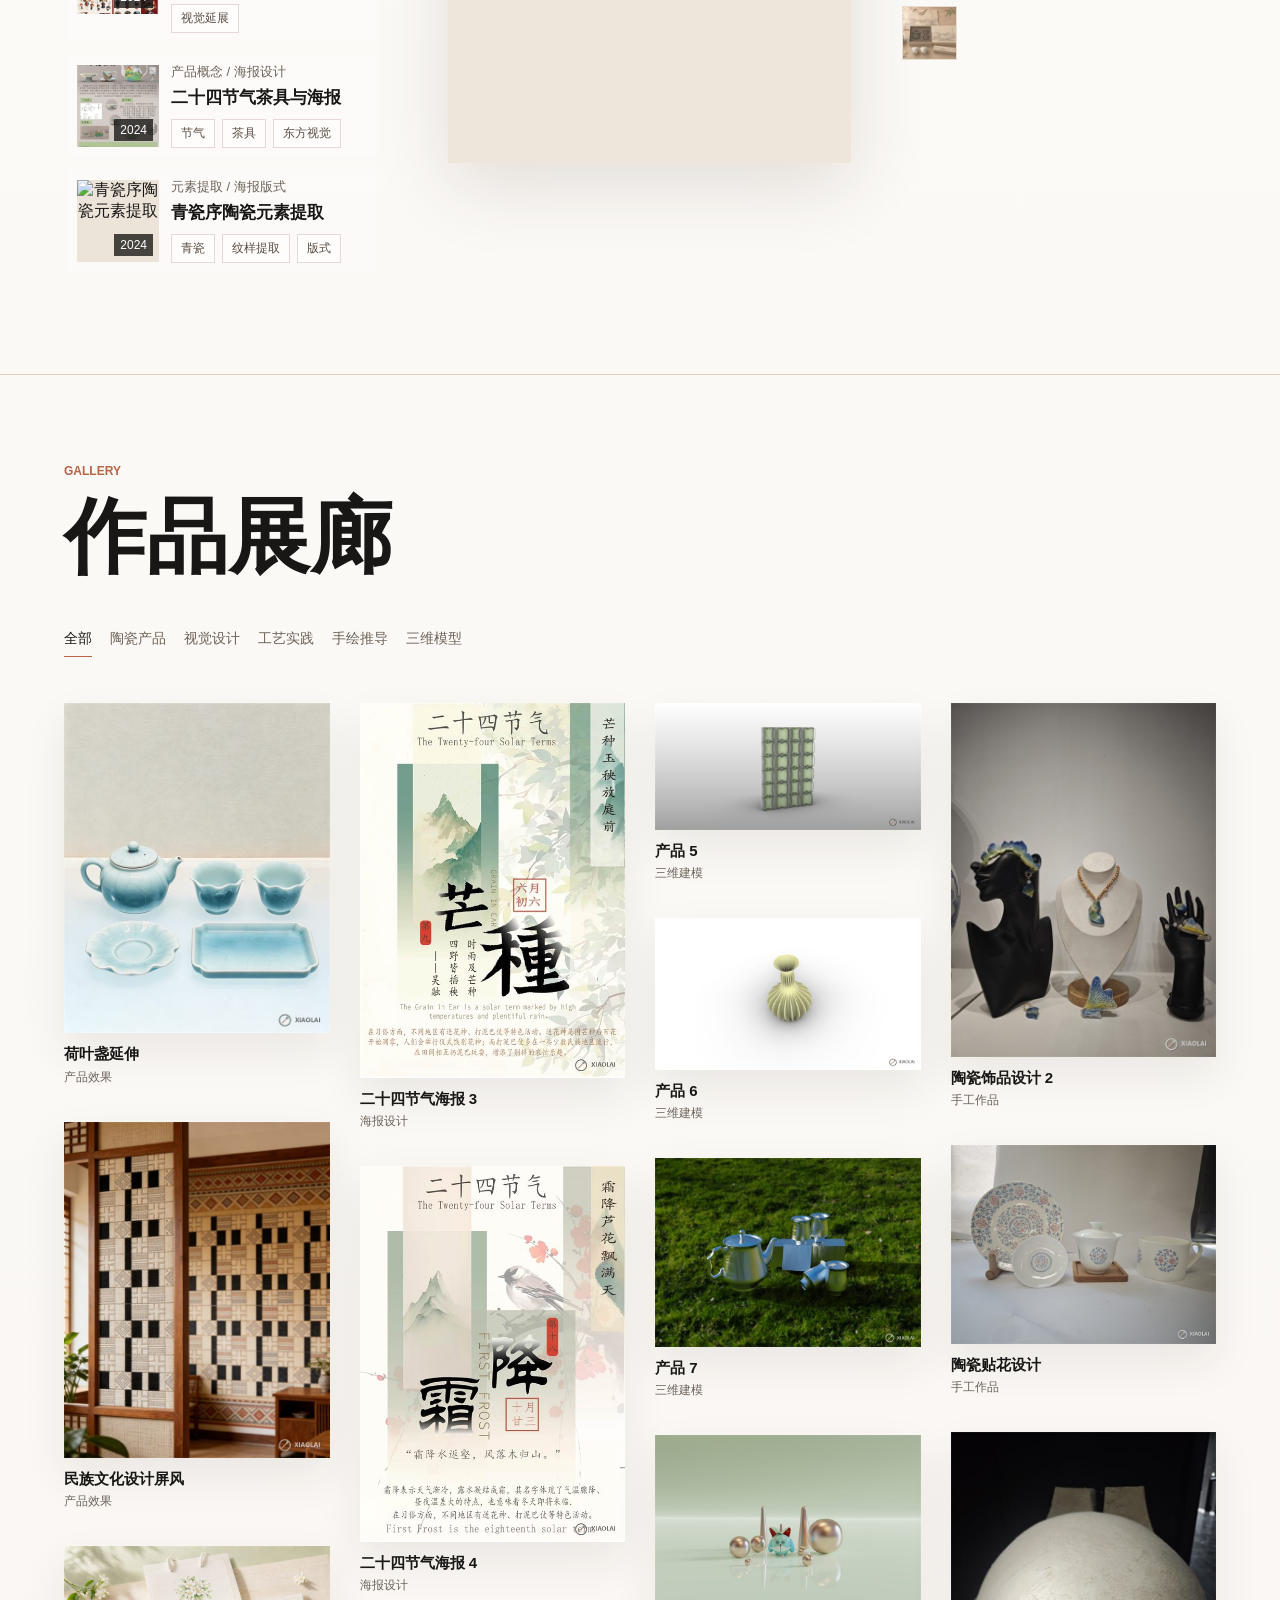
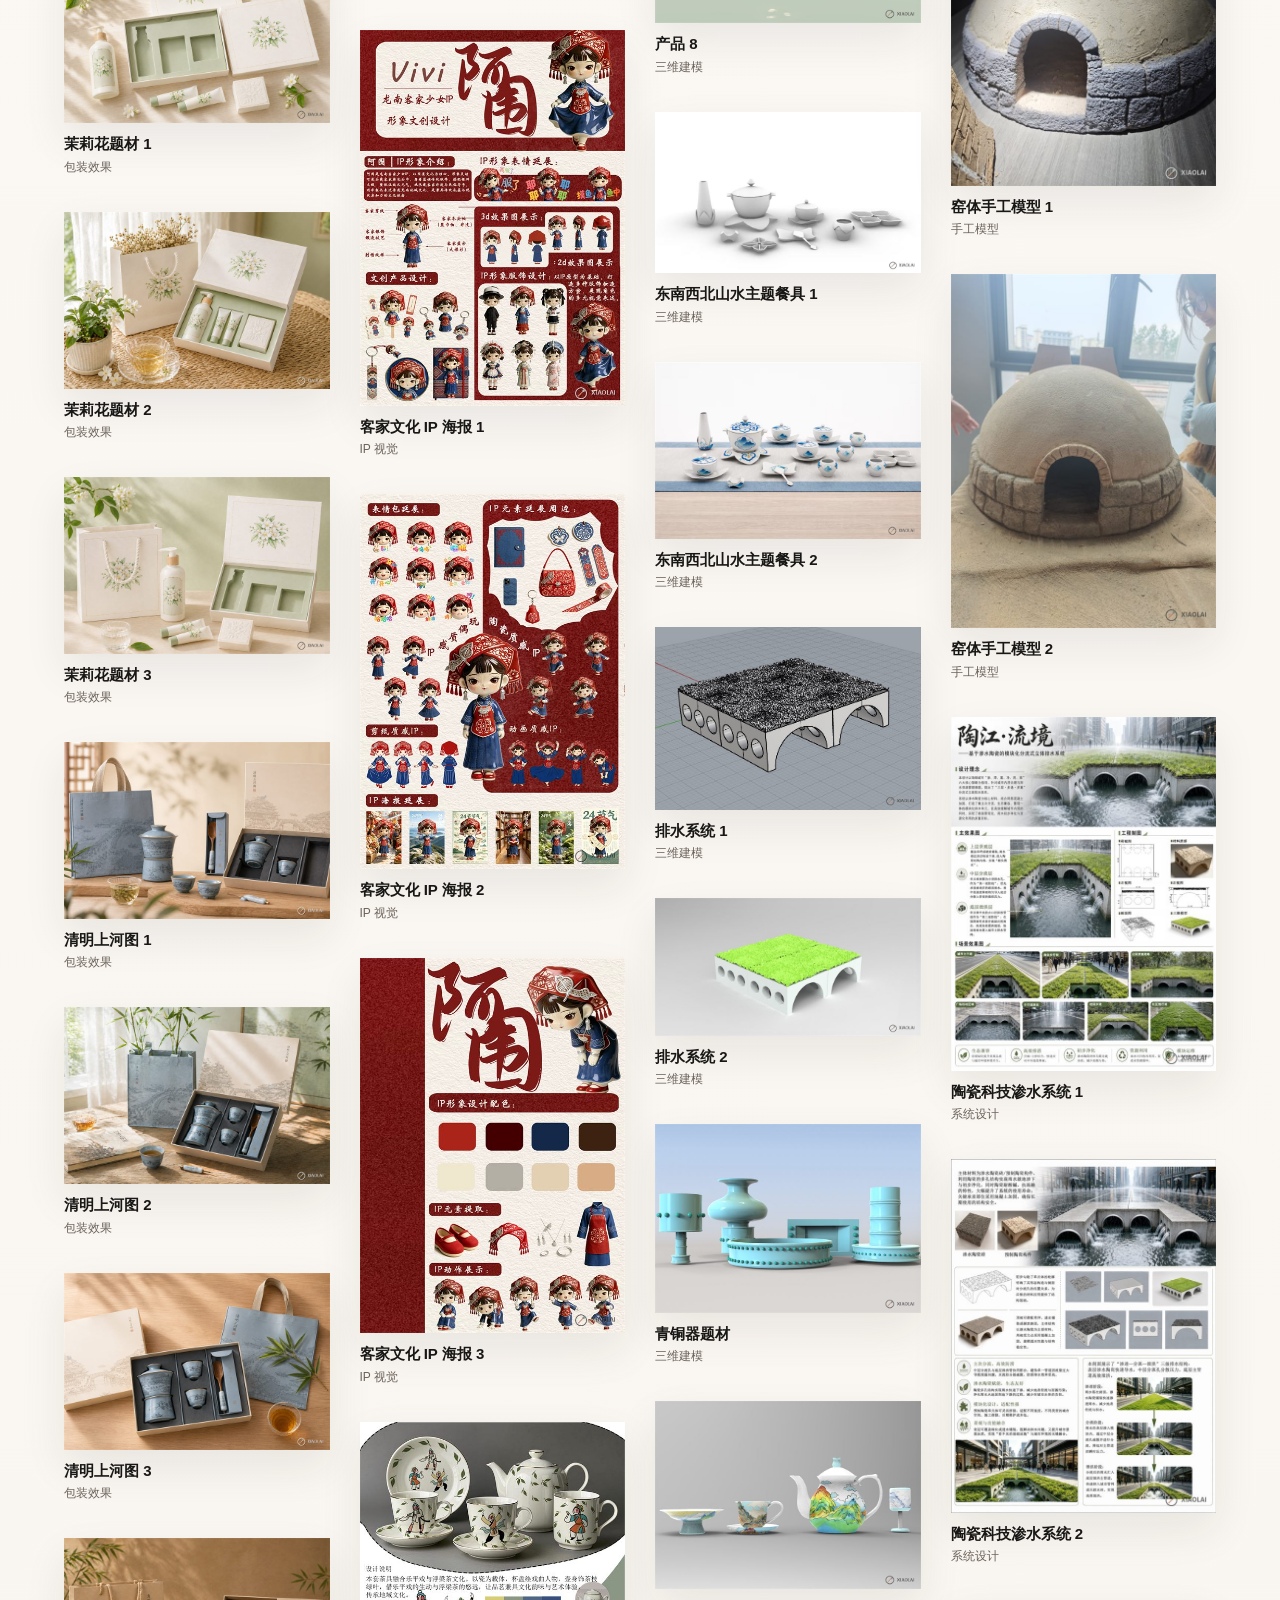
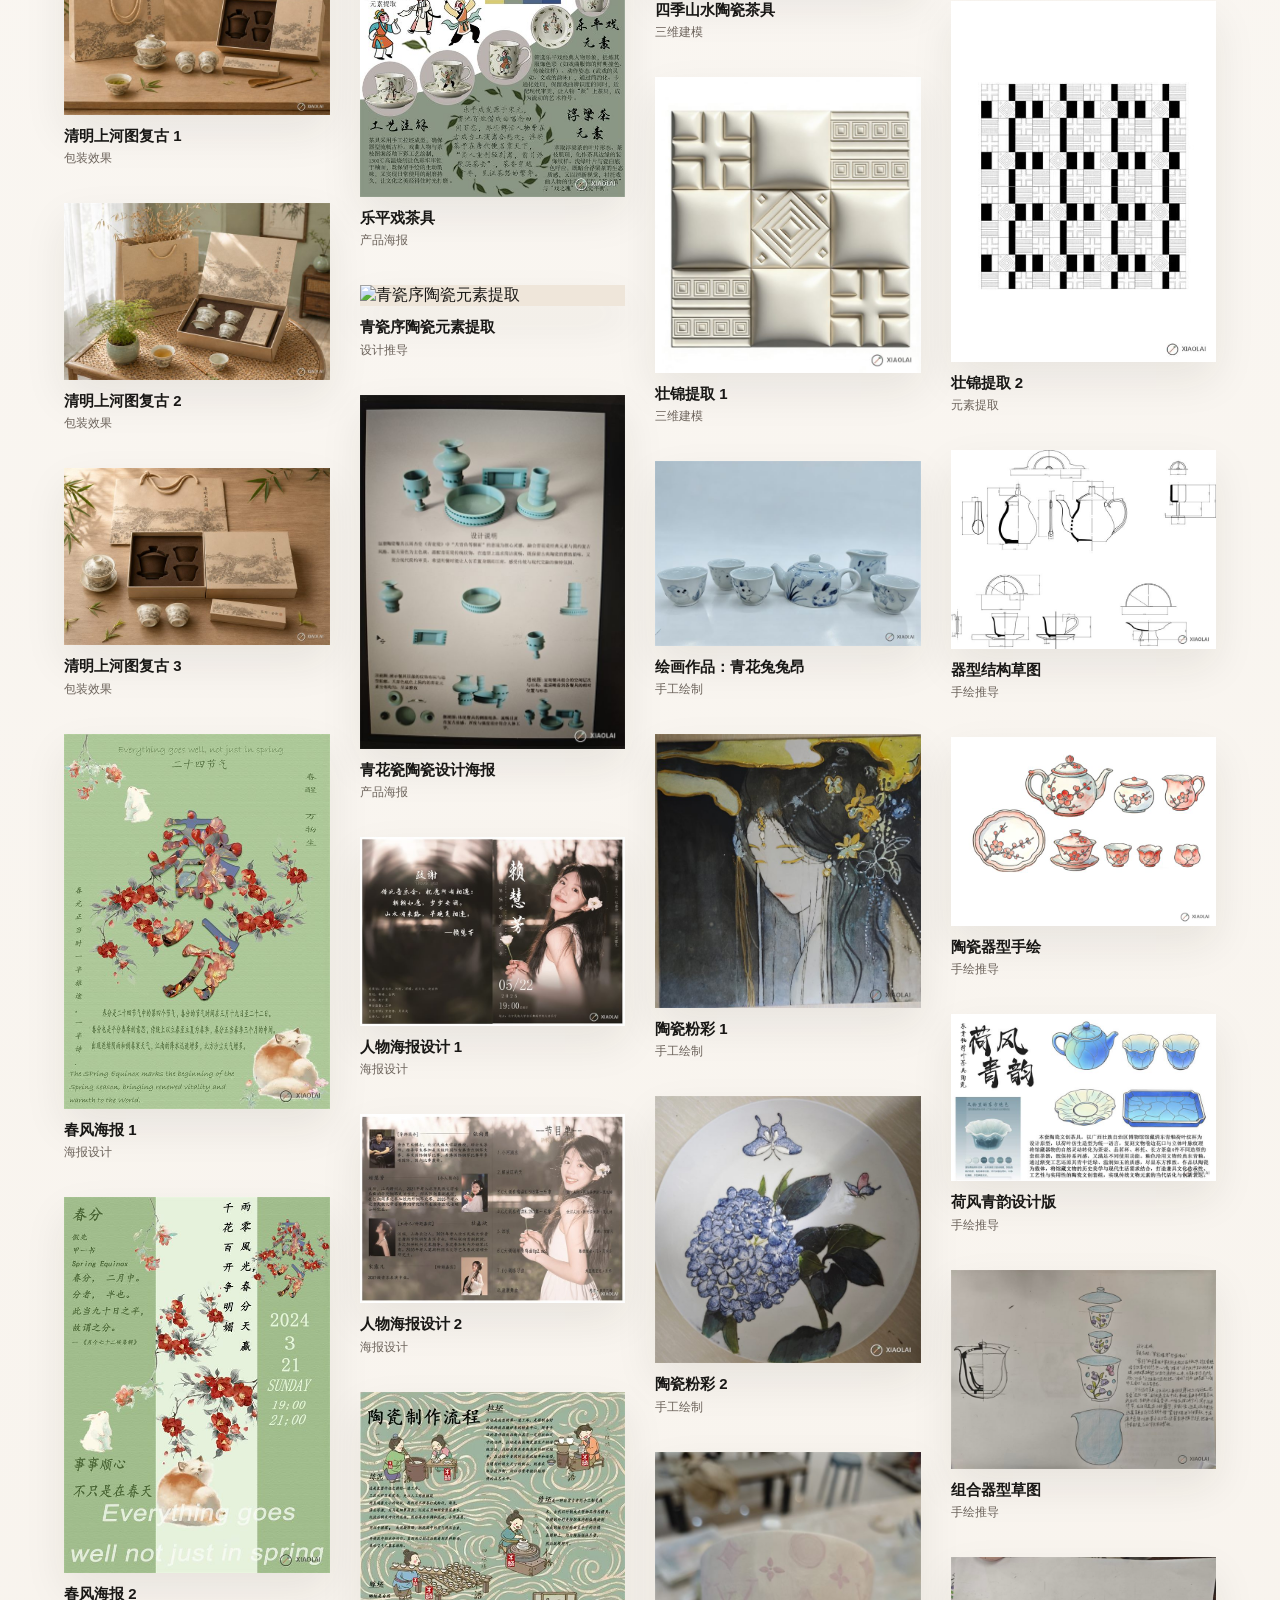
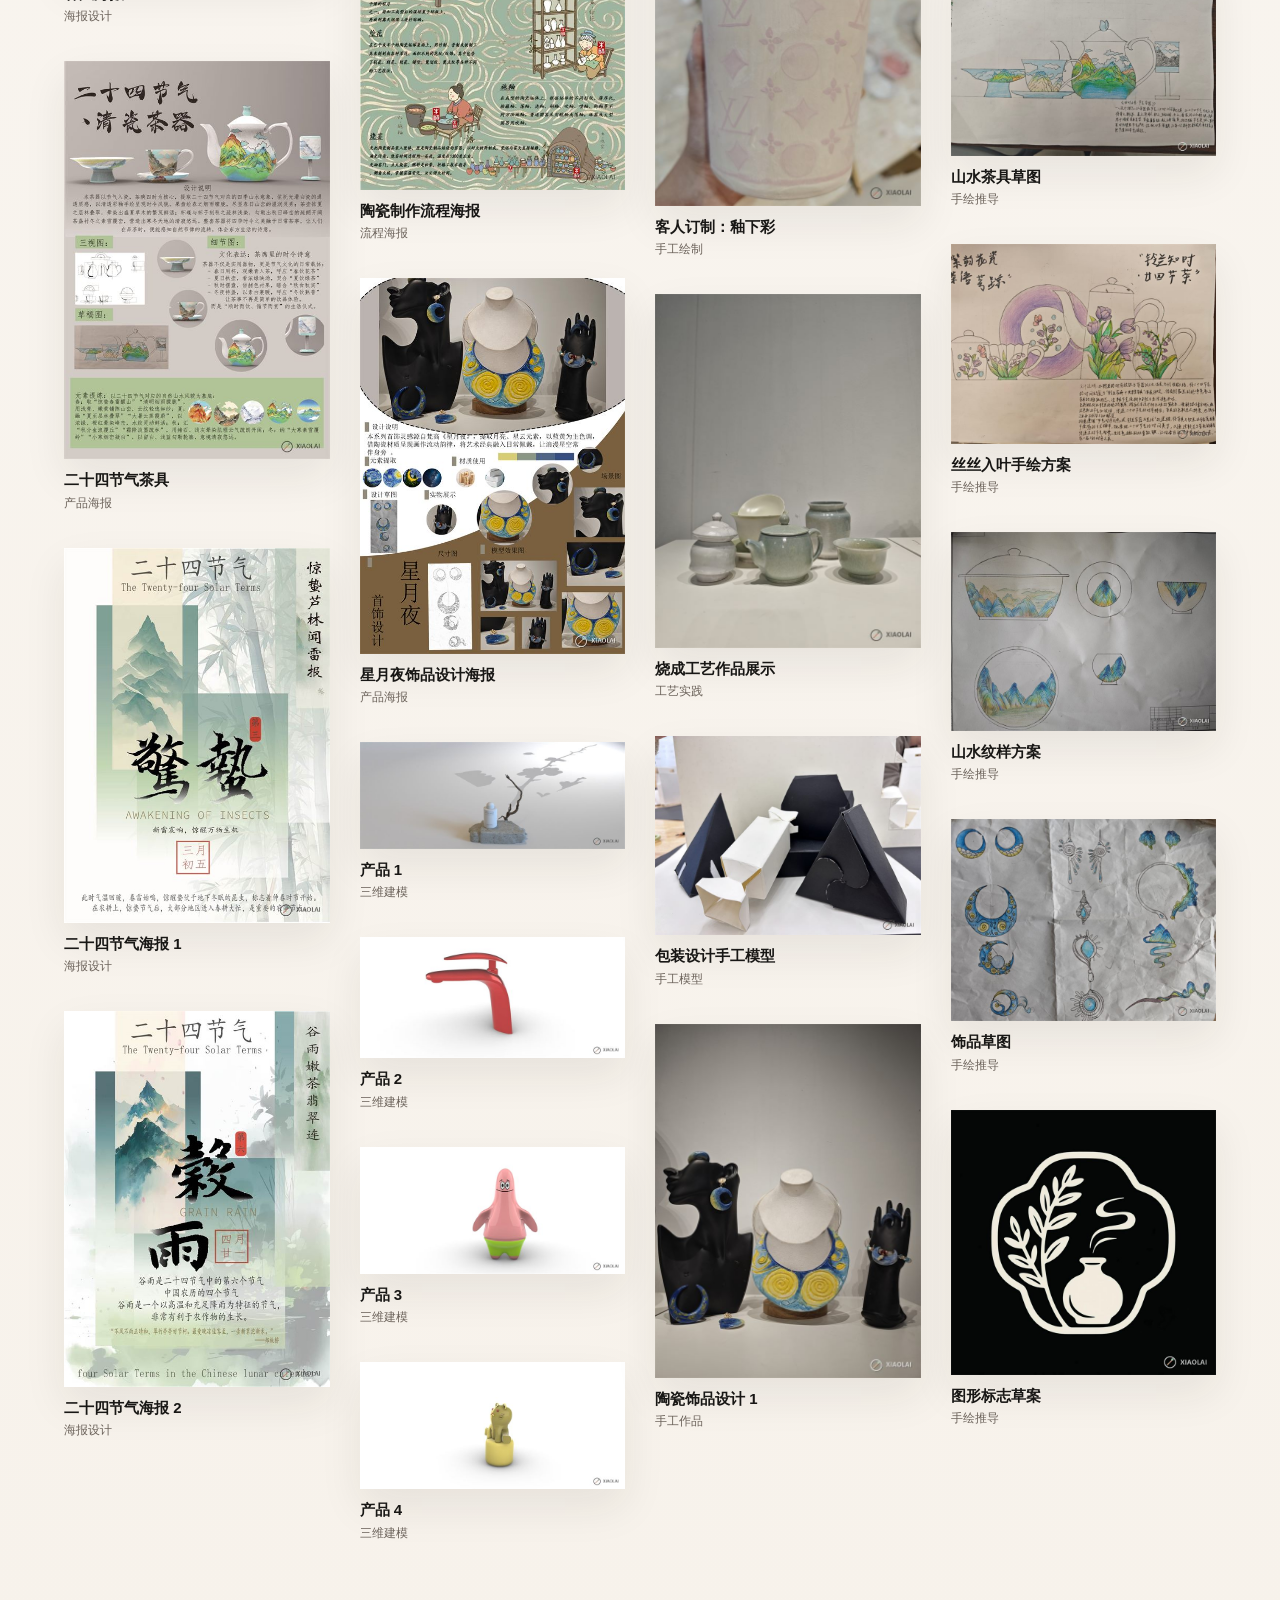
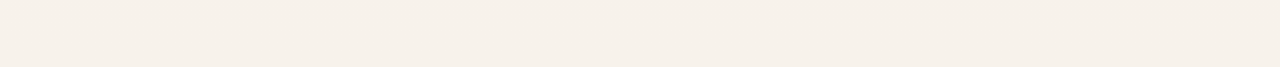
==== commit d1e6c617: "Redesign selected projects as browser" ====
--- a/index.html
+++ b/index.html
@@ -11,7 +11,7 @@
     <meta property="og:image" content="assets/thumbs/render-06.jpg?v=20260517-wm1" />
     <title>Xiaolai | Ceramic Product & Cultural Creative Design</title>
     <link rel="icon" href="favicon.svg" type="image/svg+xml" />
-    <link rel="stylesheet" href="styles.css?v=20260517-11" />
+    <link rel="stylesheet" href="styles.css?v=20260517-14" />
   </head>
   <body>
     <header class="site-header" aria-label="作品集导航">
@@ -51,15 +51,18 @@
         </div>
       </section>
 
-      <section id="projects" class="section-shell">
-        <div class="section-heading">
-          <p class="eyebrow">Selected Projects</p>
-          <h2>精选项目</h2>
+      <section id="projects" class="section-shell selected-section">
+        <div class="project-browser">
+          <div class="project-chooser">
+            <div class="section-heading project-heading">
+              <p class="eyebrow">Selected Projects</p>
+              <h2>精选项目</h2>
+            </div>
+            <div id="project-grid" class="project-grid" aria-label="精选项目切换"></div>
+          </div>
+          <section id="project-detail" class="detail-section" aria-live="polite"></section>
         </div>
-        <div id="project-grid" class="project-grid"></div>
       </section>
-
-      <section id="project-detail" class="detail-section" aria-live="polite"></section>
 
       <section id="gallery" class="section-shell gallery-section">
         <div class="gallery-heading">
@@ -80,7 +83,7 @@
       </figure>
     </div>
 
-    <script src="data.js?v=20260517-11"></script>
-    <script src="app.js?v=20260517-11"></script>
+    <script src="data.js?v=20260517-14"></script>
+    <script src="app.js?v=20260517-14"></script>
   </body>
 </html>
--- a/styles.css
+++ b/styles.css
@@ -241,8 +241,7 @@
   grid-row: 3;
 }
 
-.section-shell,
-.detail-section {
+.section-shell {
   max-width: 1480px;
   margin: 0 auto;
   padding: clamp(46px, 7vw, 96px) clamp(18px, 5vw, 72px);
@@ -278,21 +277,56 @@
   font-size: clamp(38px, 6.5vw, 82px);
 }
 
+.project-browser {
+  display: grid;
+  grid-template-columns: minmax(240px, 320px) minmax(0, 1fr);
+  gap: clamp(28px, 5vw, 70px);
+  align-items: start;
+}
+
+.project-chooser {
+  position: sticky;
+  top: 92px;
+  align-self: start;
+}
+
+.project-heading {
+  display: block;
+  margin-bottom: 22px;
+}
+
+.project-heading h2 {
+  max-width: 260px;
+  font-size: clamp(34px, 5vw, 64px);
+}
+
 .project-grid {
   display: grid;
-  grid-template-columns: repeat(4, minmax(0, 1fr));
-  gap: 18px;
+  grid-template-columns: 1fr;
+  gap: 12px;
+  max-height: calc(100vh - 250px);
+  overflow-y: auto;
+  padding: 4px 8px 4px 4px;
 }
 
 .project-card {
   position: relative;
+  display: grid;
+  grid-template-columns: 82px minmax(0, 1fr);
+  gap: 12px;
+  align-items: center;
   min-width: 0;
+  padding: 8px;
+  border: 1px solid transparent;
+  background: rgba(255, 255, 255, 0.28);
+  cursor: pointer;
+  transition: border-color 180ms ease, background 180ms ease;
 }
 
 .project-trigger {
   position: relative;
   width: 100%;
-  aspect-ratio: 4 / 5;
+  aspect-ratio: 1;
   padding: 0;
   overflow: hidden;
   border: 0;
@@ -318,23 +352,23 @@
   filter: saturate(1.06) contrast(1.03);
 }
 
-.project-card.is-active .project-trigger {
-  outline: 3px solid var(--clay);
-  outline-offset: 4px;
+.project-card.is-active {
+  border-color: rgba(184, 101, 69, 0.48);
+  background: rgba(255, 255, 255, 0.58);
 }
 
 .project-index {
   position: absolute;
-  right: 12px;
-  bottom: 12px;
-  padding: 6px 9px;
+  right: 6px;
+  bottom: 6px;
+  padding: 4px 6px;
   background: rgba(24, 23, 21, 0.78);
   color: #fff;
   font-size: 12px;
 }
 
 .project-card-copy {
-  padding-top: 15px;
+  padding-top: 0;
 }
 
 .project-card-copy p {
@@ -344,8 +378,8 @@
 }
 
 .project-card-copy h3 {
-  margin-bottom: 12px;
-  font-size: clamp(18px, 2vw, 24px);
+  margin-bottom: 10px;
+  font-size: 17px;
   line-height: 1.22;
 }
 
@@ -365,11 +399,9 @@
 
 .detail-section {
   display: grid;
-  grid-template-columns: minmax(320px, 0.95fr) minmax(300px, 0.75fr);
-  gap: clamp(28px, 5vw, 72px);
+  grid-template-columns: minmax(320px, 1fr) minmax(280px, 0.78fr);
+  gap: clamp(28px, 4vw, 56px);
   align-items: center;
-  border-top: 1px solid var(--line);
-  border-bottom: 1px solid var(--line);
 }
 
 .detail-media {
@@ -557,6 +589,23 @@
     grid-template-columns: 1fr;
   }
 
+  .project-browser {
+    grid-template-columns: 1fr;
+  }
+
+  .project-chooser {
+    position: static;
+    width: 100%;
+    max-width: 100%;
+    min-width: 0;
+  }
+
+  .project-grid {
+    grid-template-columns: repeat(2, minmax(0, 1fr));
+    max-height: none;
+    overflow: visible;
+  }
+
   .hero {
     min-height: auto;
   }
@@ -565,9 +614,6 @@
     min-height: 62vh;
   }
 
-  .project-grid {
-    grid-template-columns: repeat(2, minmax(0, 1fr));
-  }
 }
 
 @media (max-width: 720px) {
@@ -622,7 +668,31 @@
   }
 
   .project-grid {
-    grid-template-columns: 1fr;
+    position: sticky;
+    top: 86px;
+    z-index: 6;
+    display: flex;
+    gap: 10px;
+    width: 100%;
+    max-width: 100%;
+    margin: 0 0 26px;
+    padding: 10px 0;
+    overflow-x: auto;
+    overflow-y: hidden;
+    background: rgba(247, 242, 235, 0.92);
+    border-block: 1px solid rgba(222, 208, 192, 0.76);
+    backdrop-filter: blur(16px);
+    scroll-snap-type: x proximity;
+  }
+
+  .project-card {
+    flex: 0 0 min(76vw, 270px);
+    grid-template-columns: 76px minmax(0, 1fr);
+    scroll-snap-align: start;
+  }
+
+  .project-card .tag-row {
+    display: none;
   }
 
   .detail-media {
